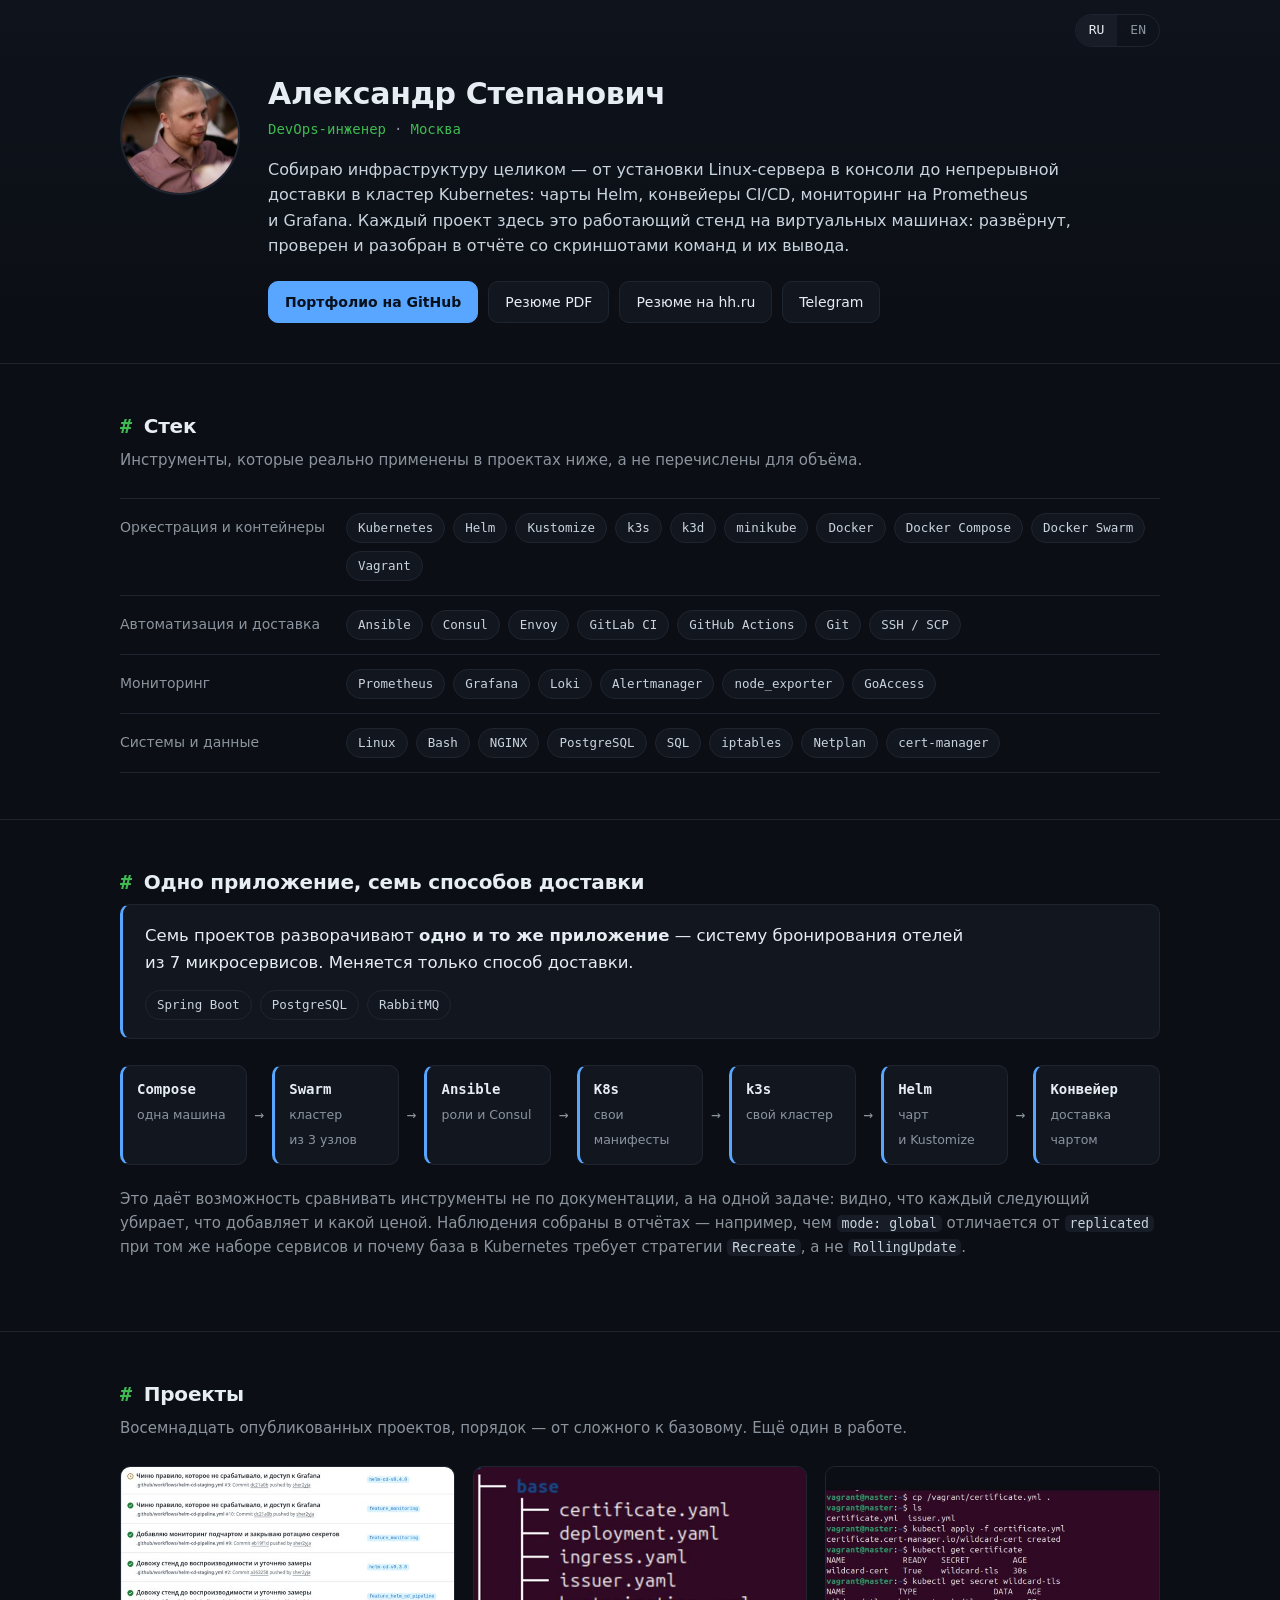
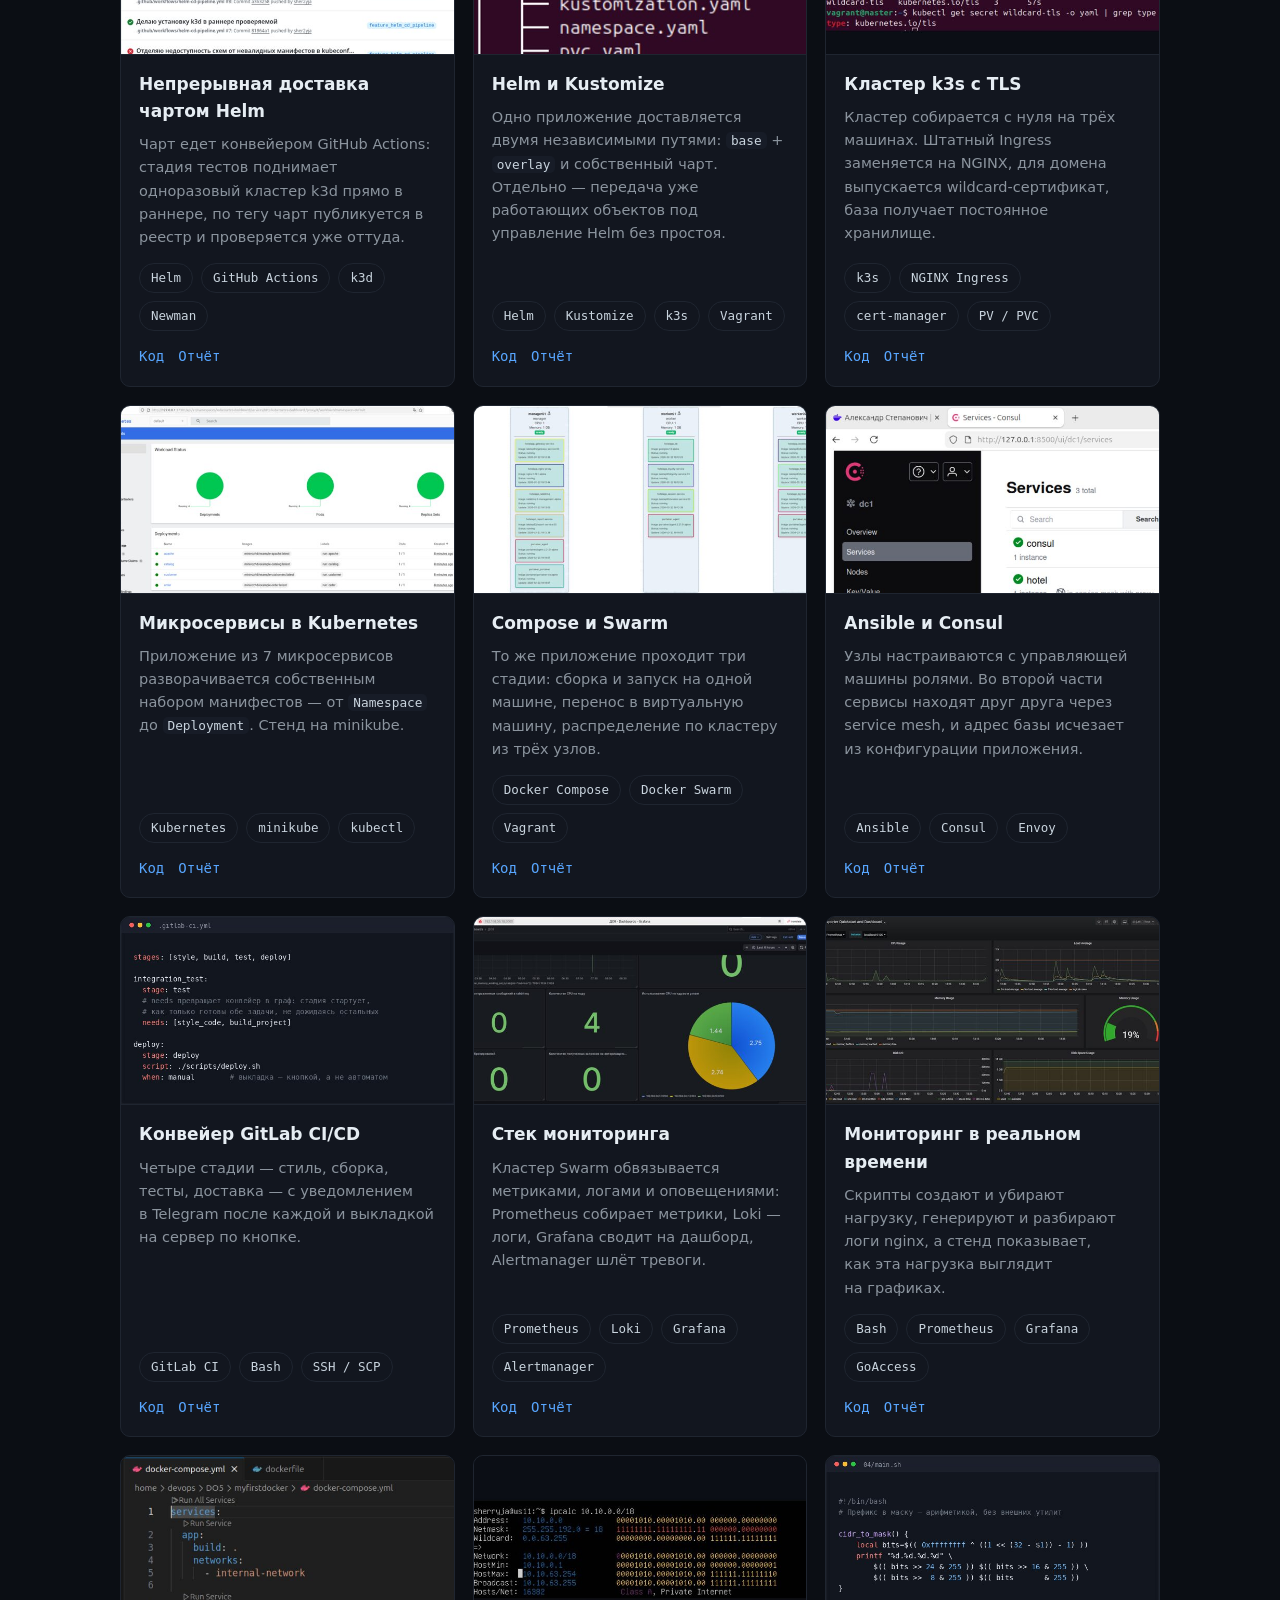
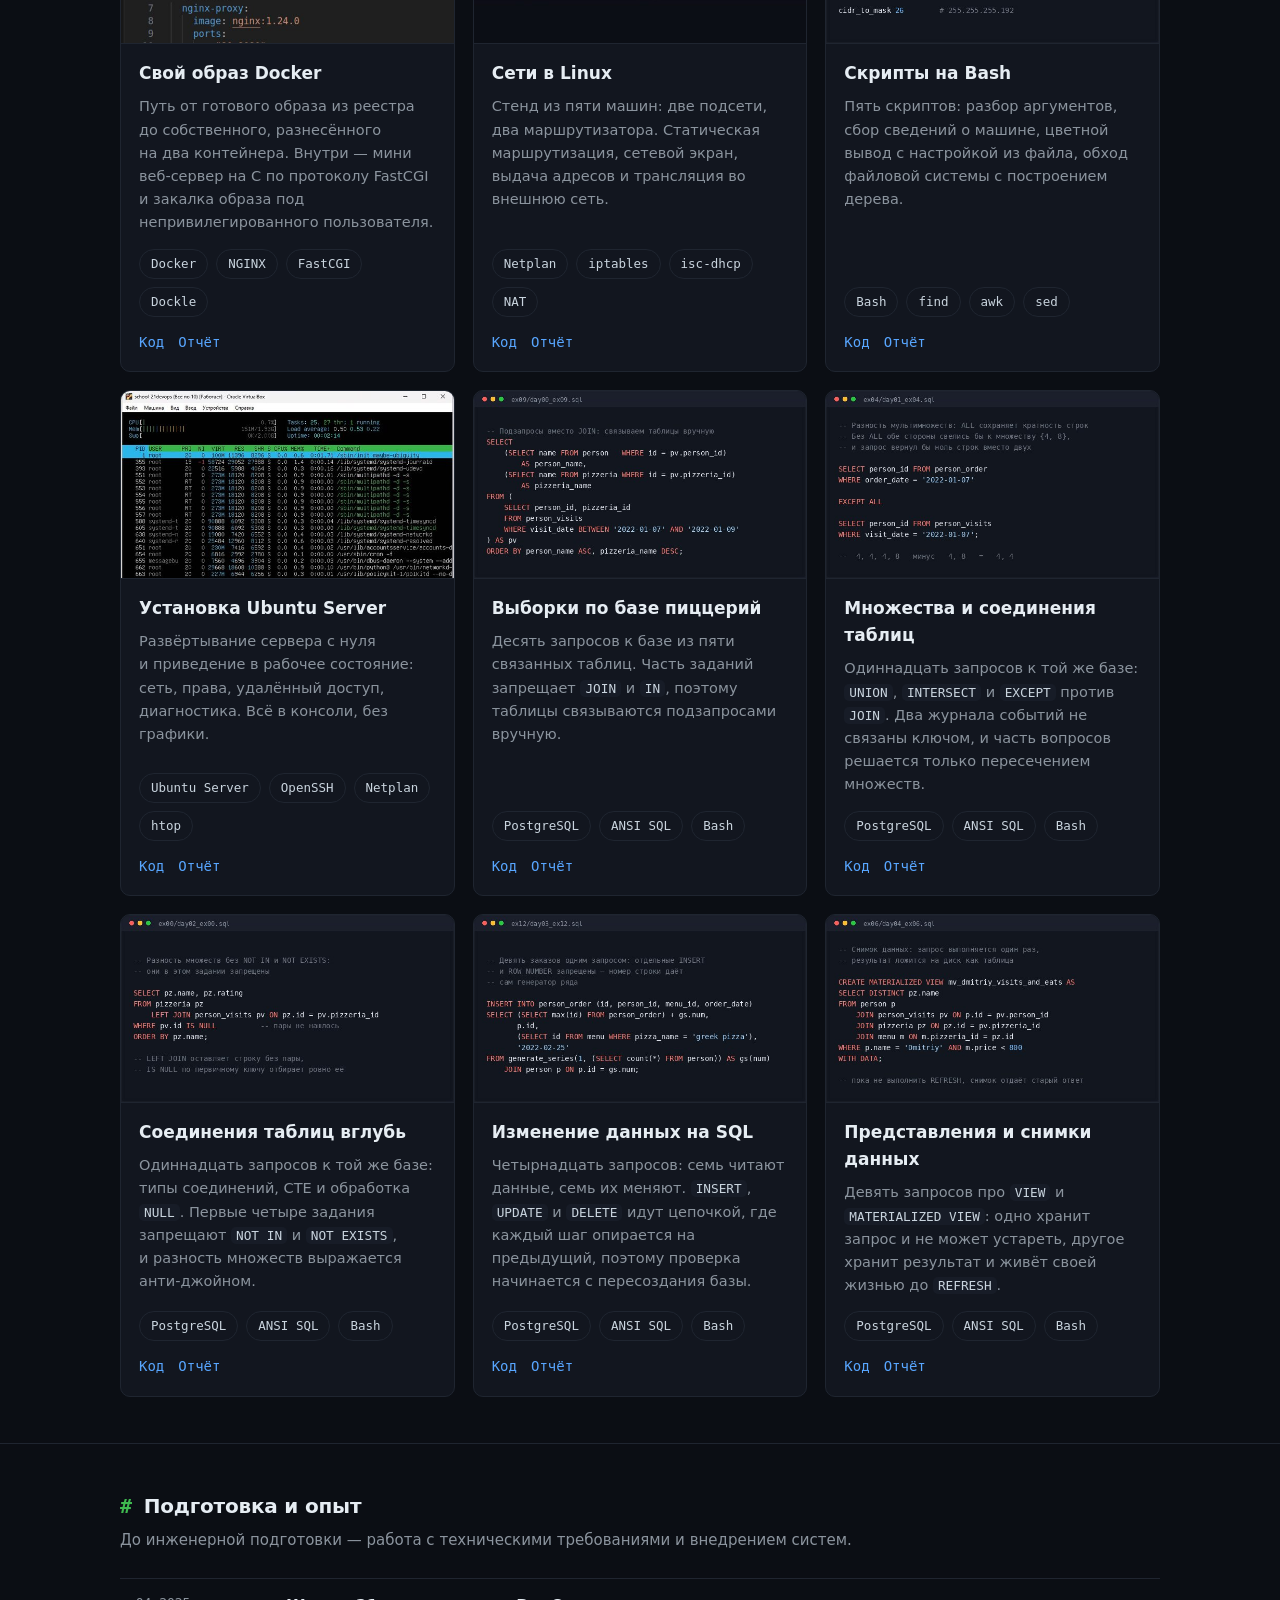
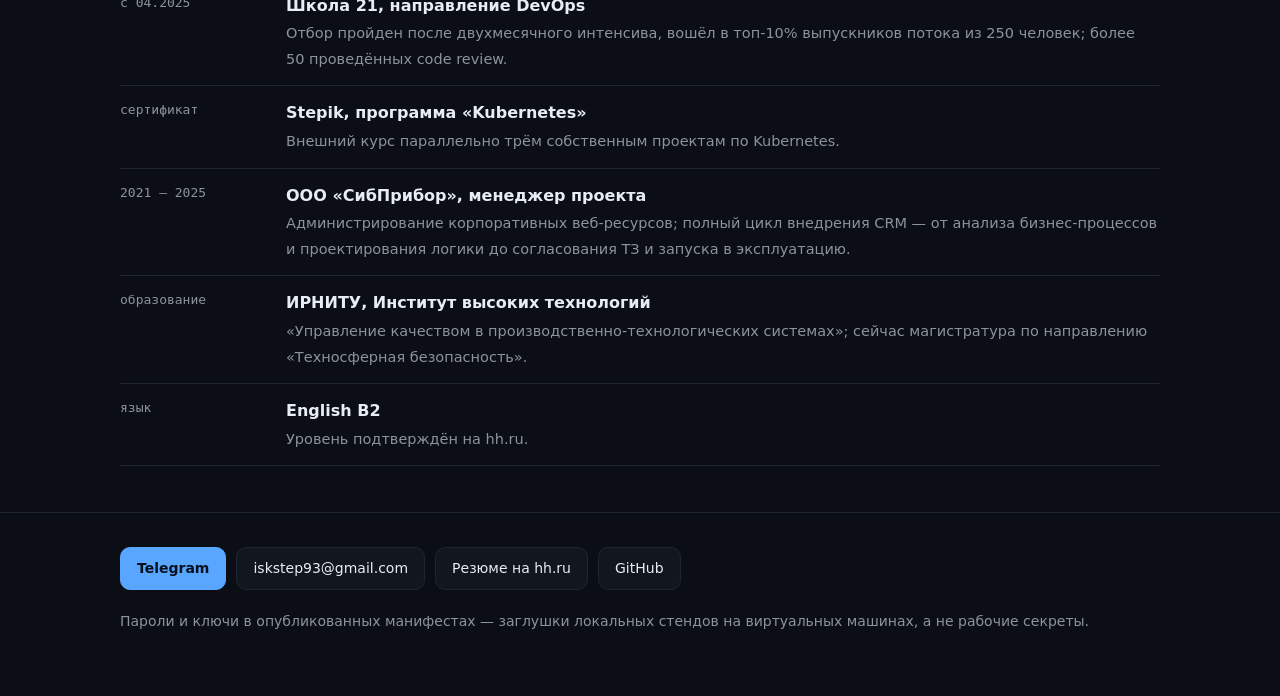
==== index.html @ 21ec024b "Привожу сайт в соответствие с портфолио: восемнадцатый проект и пересобранное резюме" ====
<!DOCTYPE html>
<html lang="ru">
<head>
<meta charset="utf-8">
<meta name="viewport" content="width=device-width, initial-scale=1">
<title>Александр Степанович — DevOps-инженер</title>
<meta name="description" content="Портфолио DevOps: Kubernetes, Helm, Ansible, Docker, CI/CD и мониторинг. Восемнадцать проектов с отчётами и рабочими конфигурациями.">
<meta property="og:title" content="Александр Степанович — DevOps-инженер">
<meta property="og:description" content="Портфолио DevOps: Kubernetes, Helm, Ansible, Docker, CI/CD и мониторинг.">
<meta property="og:image" content="https://sher2yja.github.io/assets/photo.jpg">
<meta property="og:url" content="https://sher2yja.github.io/">
<meta property="og:type" content="profile">
<link rel="icon" href="data:image/svg+xml,%3Csvg xmlns='http://www.w3.org/2000/svg' viewBox='0 0 32 32'%3E%3Crect width='32' height='32' rx='7' fill='%230b0e14'/%3E%3Ctext x='16' y='23' font-family='monospace' font-size='19' fill='%233fb950' text-anchor='middle'%3E%24%3C/text%3E%3C/svg%3E">
<link rel="stylesheet" href="assets/style.css">
</head>
<body>

<header class="top">
  <div class="wrap">
    <div class="top-bar">
      <nav class="lang"><span class="on">RU</span><a href="en/">EN</a></nav>
    </div>
    <div class="hero">
      <img class="avatar" src="assets/photo.jpg" alt="Александр Степанович" width="120" height="120">
      <div>
        <h1>Александр Степанович</h1>
        <p class="role">DevOps-инженер<span class="dot">·</span>Москва</p>
        <p class="lead">
          Собираю инфраструктуру целиком — от установки Linux-сервера в консоли
          до непрерывной доставки в кластер Kubernetes: чарты Helm, конвейеры
          CI/CD, мониторинг на Prometheus и Grafana. Каждый проект здесь это
          работающий стенд на виртуальных машинах: развёрнут, проверен
          и разобран в отчёте со скриншотами команд и их вывода.
        </p>
        <div class="actions">
          <a class="btn btn-primary" href="https://github.com/sher2yja/portfolio">Портфолио на GitHub</a>
          <a class="btn" href="assets/cv/Stepanovich_Alexander_CV.pdf">Резюме PDF</a>
          <a class="btn" href="https://hh.ru/resume/a9046819ff0bac81c10039ed1f71646e4b5454">Резюме на hh.ru</a>
          <a class="btn" href="https://t.me/Alexander_Stepanovich">Telegram</a>
        </div>
      </div>
    </div>
  </div>
</header>

<main>

<section id="stack">
  <div class="wrap">
    <h2>Стек</h2>
    <p class="sub">Инструменты, которые реально применены в проектах ниже, а не перечислены для объёма.</p>

    <div class="stack-row">
      <div class="stack-name">Оркестрация и контейнеры</div>
      <div class="chips">
        <span class="chip">Kubernetes</span><span class="chip">Helm</span><span class="chip">Kustomize</span>
        <span class="chip">k3s</span><span class="chip">k3d</span><span class="chip">minikube</span><span class="chip">Docker</span>
        <span class="chip">Docker Compose</span><span class="chip">Docker Swarm</span><span class="chip">Vagrant</span>
      </div>
    </div>
    <div class="stack-row">
      <div class="stack-name">Автоматизация и доставка</div>
      <div class="chips">
        <span class="chip">Ansible</span><span class="chip">Consul</span><span class="chip">Envoy</span>
        <span class="chip">GitLab CI</span><span class="chip">GitHub Actions</span><span class="chip">Git</span><span class="chip">SSH / SCP</span>
      </div>
    </div>
    <div class="stack-row">
      <div class="stack-name">Мониторинг</div>
      <div class="chips">
        <span class="chip">Prometheus</span><span class="chip">Grafana</span><span class="chip">Loki</span>
        <span class="chip">Alertmanager</span><span class="chip">node_exporter</span><span class="chip">GoAccess</span>
      </div>
    </div>
    <div class="stack-row">
      <div class="stack-name">Системы и данные</div>
      <div class="chips">
        <span class="chip">Linux</span><span class="chip">Bash</span><span class="chip">NGINX</span>
        <span class="chip">PostgreSQL</span><span class="chip">SQL</span><span class="chip">iptables</span>
        <span class="chip">Netplan</span><span class="chip">cert-manager</span>
      </div>
    </div>
  </div>
</section>

<section id="chain">
  <div class="wrap">
    <h2>Одно приложение, семь способов доставки</h2>
    <div class="callout">
      <p>
        Семь проектов разворачивают <strong>одно и то же приложение</strong> —
        систему бронирования отелей из 7 микросервисов. Меняется только способ
        доставки.
      </p>
      <div class="chips">
        <span class="chip">Spring Boot</span><span class="chip">PostgreSQL</span><span class="chip">RabbitMQ</span>
      </div>
    </div>

    <div class="chain">
      <div class="step"><b>Compose</b><span>одна машина</span></div>
      <div class="arrow">→</div>
      <div class="step"><b>Swarm</b><span>кластер из 3 узлов</span></div>
      <div class="arrow">→</div>
      <div class="step"><b>Ansible</b><span>роли и Consul</span></div>
      <div class="arrow">→</div>
      <div class="step"><b>K8s</b><span>свои манифесты</span></div>
      <div class="arrow">→</div>
      <div class="step"><b>k3s</b><span>свой кластер</span></div>
      <div class="arrow">→</div>
      <div class="step"><b>Helm</b><span>чарт и Kustomize</span></div>
      <div class="arrow">→</div>
      <div class="step"><b>Конвейер</b><span>доставка чартом</span></div>
    </div>

    <p class="sub">
      Это даёт возможность сравнивать инструменты не по документации, а на одной
      задаче: видно, что каждый следующий убирает, что добавляет и какой ценой.
      Наблюдения собраны в отчётах — например, чем <code>mode: global</code>
      отличается от <code>replicated</code> при том же наборе сервисов и почему
      база в Kubernetes требует стратегии <code>Recreate</code>, а не <code>RollingUpdate</code>.
    </p>
  </div>
</section>

<section id="projects">
  <div class="wrap">
    <h2>Проекты</h2>
    <p class="sub">Восемнадцать опубликованных проектов, порядок — от сложного к базовому. Ещё один в работе.</p>

    <div class="grid">

      <article class="card">
        <img src="assets/covers/helm-cd-pipeline.jpg" alt="Прогоны конвейера в GitHub Actions" loading="lazy" width="640" height="360">
        <div class="card-body">
          <h3>Непрерывная доставка чартом Helm</h3>
          <p>Чарт едет конвейером GitHub Actions: стадия тестов поднимает одноразовый кластер k3d прямо в раннере, по тегу чарт публикуется в реестр и проверяется уже оттуда.</p>
          <div class="chips"><span class="chip">Helm</span><span class="chip">GitHub Actions</span><span class="chip">k3d</span><span class="chip">Newman</span></div>
          <div class="links">
            <a href="https://github.com/sher2yja/portfolio/tree/main/devops_projects/helm-cd-pipeline">Код</a>
            <a href="https://github.com/sher2yja/portfolio/blob/main/devops_projects/helm-cd-pipeline/main_report.md">Отчёт</a>
          </div>
        </div>
      </article>

      <article class="card">
        <img src="assets/covers/helm-kustomize-deploy.jpg" alt="Дерево манифестов base и overlays" loading="lazy" width="640" height="360">
        <div class="card-body">
          <h3>Helm и Kustomize</h3>
          <p>Одно приложение доставляется двумя независимыми путями: <code>base</code> + <code>overlay</code> и собственный чарт. Отдельно — передача уже работающих объектов под управление Helm без простоя.</p>
          <div class="chips"><span class="chip">Helm</span><span class="chip">Kustomize</span><span class="chip">k3s</span><span class="chip">Vagrant</span></div>
          <div class="links">
            <a href="https://github.com/sher2yja/portfolio/tree/main/devops_projects/helm-kustomize-deploy">Код</a>
            <a href="https://github.com/sher2yja/portfolio/blob/main/devops_projects/helm-kustomize-deploy/main_report.md">Отчёт</a>
          </div>
        </div>
      </article>

      <article class="card">
        <img src="assets/covers/k3s-cluster-tls.jpg" alt="Выпуск wildcard-сертификата через cert-manager" loading="lazy" width="640" height="360">
        <div class="card-body">
          <h3>Кластер k3s с TLS</h3>
          <p>Кластер собирается с нуля на трёх машинах. Штатный Ingress заменяется на NGINX, для домена выпускается wildcard-сертификат, база получает постоянное хранилище.</p>
          <div class="chips"><span class="chip">k3s</span><span class="chip">NGINX Ingress</span><span class="chip">cert-manager</span><span class="chip">PV / PVC</span></div>
          <div class="links">
            <a href="https://github.com/sher2yja/portfolio/tree/main/devops_projects/k3s-cluster-tls">Код</a>
            <a href="https://github.com/sher2yja/portfolio/blob/main/devops_projects/k3s-cluster-tls/main_report.md">Отчёт</a>
          </div>
        </div>
      </article>

      <article class="card">
        <img src="assets/covers/k8s-microservices.jpg" alt="Панель Kubernetes: развёртывания и поды приложения" loading="lazy" width="640" height="360">
        <div class="card-body">
          <h3>Микросервисы в Kubernetes</h3>
          <p>Приложение из 7 микросервисов разворачивается собственным набором манифестов — от <code>Namespace</code> до <code>Deployment</code>. Стенд на minikube.</p>
          <div class="chips"><span class="chip">Kubernetes</span><span class="chip">minikube</span><span class="chip">kubectl</span></div>
          <div class="links">
            <a href="https://github.com/sher2yja/portfolio/tree/main/devops_projects/k8s-microservices">Код</a>
            <a href="https://github.com/sher2yja/portfolio/blob/main/devops_projects/k8s-microservices/main_report.md">Отчёт</a>
          </div>
        </div>
      </article>

      <article class="card">
        <img src="assets/covers/swarm-orchestration.jpg" alt="Сервисы, разложенные по узлам кластера Swarm" loading="lazy" width="640" height="360">
        <div class="card-body">
          <h3>Compose и Swarm</h3>
          <p>То же приложение проходит три стадии: сборка и запуск на одной машине, перенос в виртуальную машину, распределение по кластеру из трёх узлов.</p>
          <div class="chips"><span class="chip">Docker Compose</span><span class="chip">Docker Swarm</span><span class="chip">Vagrant</span></div>
          <div class="links">
            <a href="https://github.com/sher2yja/portfolio/tree/main/devops_projects/swarm-orchestration">Код</a>
            <a href="https://github.com/sher2yja/portfolio/blob/main/devops_projects/swarm-orchestration/main_report.md">Отчёт</a>
          </div>
        </div>
      </article>

      <article class="card">
        <img src="assets/covers/ansible-consul-iac.jpg" alt="Список сервисов в интерфейсе Consul" loading="lazy" width="640" height="360">
        <div class="card-body">
          <h3>Ansible и Consul</h3>
          <p>Узлы настраиваются с управляющей машины ролями. Во второй части сервисы находят друг друга через service mesh, и адрес базы исчезает из конфигурации приложения.</p>
          <div class="chips"><span class="chip">Ansible</span><span class="chip">Consul</span><span class="chip">Envoy</span></div>
          <div class="links">
            <a href="https://github.com/sher2yja/portfolio/tree/main/devops_projects/ansible-consul-iac">Код</a>
            <a href="https://github.com/sher2yja/portfolio/blob/main/devops_projects/ansible-consul-iac/main_report.md">Отчёт</a>
          </div>
        </div>
      </article>

      <article class="card">
        <img src="assets/covers/gitlab-cicd-pipeline.jpg" alt="Фрагмент .gitlab-ci.yml: стадии, needs и ручная выкладка" loading="lazy" width="640" height="360">
        <div class="card-body">
          <h3>Конвейер GitLab CI/CD</h3>
          <p>Четыре стадии — стиль, сборка, тесты, доставка — с уведомлением в Telegram после каждой и выкладкой на сервер по кнопке.</p>
          <div class="chips"><span class="chip">GitLab CI</span><span class="chip">Bash</span><span class="chip">SSH / SCP</span></div>
          <div class="links">
            <a href="https://github.com/sher2yja/portfolio/tree/main/devops_projects/gitlab-cicd-pipeline">Код</a>
            <a href="https://github.com/sher2yja/portfolio/blob/main/devops_projects/gitlab-cicd-pipeline/main_report.md">Отчёт</a>
          </div>
        </div>
      </article>

      <article class="card">
        <img src="assets/covers/observability-stack.jpg" alt="Дашборд Grafana с метриками кластера" loading="lazy" width="640" height="360">
        <div class="card-body">
          <h3>Стек мониторинга</h3>
          <p>Кластер Swarm обвязывается метриками, логами и оповещениями: Prometheus собирает метрики, Loki — логи, Grafana сводит на дашборд, Alertmanager шлёт тревоги.</p>
          <div class="chips"><span class="chip">Prometheus</span><span class="chip">Loki</span><span class="chip">Grafana</span><span class="chip">Alertmanager</span></div>
          <div class="links">
            <a href="https://github.com/sher2yja/portfolio/tree/main/devops_projects/observability-stack">Код</a>
            <a href="https://github.com/sher2yja/portfolio/blob/main/devops_projects/observability-stack/main_report.md">Отчёт</a>
          </div>
        </div>
      </article>

      <article class="card">
        <img src="assets/covers/log-analytics-monitoring.jpg" alt="Графики нагрузки на дашборде node exporter" loading="lazy" width="640" height="360">
        <div class="card-body">
          <h3>Мониторинг в реальном времени</h3>
          <p>Скрипты создают и убирают нагрузку, генерируют и разбирают логи nginx, а стенд показывает, как эта нагрузка выглядит на графиках.</p>
          <div class="chips"><span class="chip">Bash</span><span class="chip">Prometheus</span><span class="chip">Grafana</span><span class="chip">GoAccess</span></div>
          <div class="links">
            <a href="https://github.com/sher2yja/portfolio/tree/main/devops_projects/log-analytics-monitoring">Код</a>
            <a href="https://github.com/sher2yja/portfolio/blob/main/devops_projects/log-analytics-monitoring/main_report.md">Отчёт</a>
          </div>
        </div>
      </article>

      <article class="card">
        <img src="assets/covers/docker-nginx-fastcgi.jpg" alt="Свои образы в docker images" loading="lazy" width="640" height="360">
        <div class="card-body">
          <h3>Свой образ Docker</h3>
          <p>Путь от готового образа из реестра до собственного, разнесённого на два контейнера. Внутри — мини веб-сервер на C по протоколу FastCGI и закалка образа под непривилегированного пользователя.</p>
          <div class="chips"><span class="chip">Docker</span><span class="chip">NGINX</span><span class="chip">FastCGI</span><span class="chip">Dockle</span></div>
          <div class="links">
            <a href="https://github.com/sher2yja/portfolio/tree/main/devops_projects/docker-nginx-fastcgi">Код</a>
            <a href="https://github.com/sher2yja/portfolio/blob/main/devops_projects/docker-nginx-fastcgi/main_report.md">Отчёт</a>
          </div>
        </div>
      </article>

      <article class="card">
        <img src="assets/covers/network-infrastructure.jpg" alt="Разбор подсети утилитой ipcalc" loading="lazy" width="640" height="360">
        <div class="card-body">
          <h3>Сети в Linux</h3>
          <p>Стенд из пяти машин: две подсети, два маршрутизатора. Статическая маршрутизация, сетевой экран, выдача адресов и трансляция во внешнюю сеть.</p>
          <div class="chips"><span class="chip">Netplan</span><span class="chip">iptables</span><span class="chip">isc-dhcp</span><span class="chip">NAT</span></div>
          <div class="links">
            <a href="https://github.com/sher2yja/portfolio/tree/main/devops_projects/network-infrastructure">Код</a>
            <a href="https://github.com/sher2yja/portfolio/blob/main/devops_projects/network-infrastructure/main_report.md">Отчёт</a>
          </div>
        </div>
      </article>

      <article class="card">
        <img src="assets/covers/sys-monitor-scripts.jpg" alt="Функция перевода префикса в маску на Bash" loading="lazy" width="640" height="360">
        <div class="card-body">
          <h3>Скрипты на Bash</h3>
          <p>Пять скриптов: разбор аргументов, сбор сведений о машине, цветной вывод с настройкой из файла, обход файловой системы с построением дерева.</p>
          <div class="chips"><span class="chip">Bash</span><span class="chip">find</span><span class="chip">awk</span><span class="chip">sed</span></div>
          <div class="links">
            <a href="https://github.com/sher2yja/portfolio/tree/main/devops_projects/sys-monitor-scripts">Код</a>
            <a href="https://github.com/sher2yja/portfolio/blob/main/devops_projects/sys-monitor-scripts/main_report.md">Отчёт</a>
          </div>
        </div>
      </article>

      <article class="card">
        <img src="assets/covers/linux-core-setup.jpg" alt="Процессы сервера в htop" loading="lazy" width="640" height="360">
        <div class="card-body">
          <h3>Установка Ubuntu Server</h3>
          <p>Развёртывание сервера с нуля и приведение в рабочее состояние: сеть, права, удалённый доступ, диагностика. Всё в консоли, без графики.</p>
          <div class="chips"><span class="chip">Ubuntu Server</span><span class="chip">OpenSSH</span><span class="chip">Netplan</span><span class="chip">htop</span></div>
          <div class="links">
            <a href="https://github.com/sher2yja/portfolio/tree/main/devops_projects/linux-core-setup">Код</a>
            <a href="https://github.com/sher2yja/portfolio/blob/main/devops_projects/linux-core-setup/main_report.md">Отчёт</a>
          </div>
        </div>
      </article>

      <article class="card">
        <img src="assets/covers/pizzeria-sql-basics.jpg" alt="Запрос с подзапросами в SELECT и FROM" loading="lazy" width="640" height="360">
        <div class="card-body">
          <h3>Выборки по базе пиццерий</h3>
          <p>Десять запросов к базе из пяти связанных таблиц. Часть заданий запрещает <code>JOIN</code> и <code>IN</code>, поэтому таблицы связываются подзапросами вручную.</p>
          <div class="chips"><span class="chip">PostgreSQL</span><span class="chip">ANSI SQL</span><span class="chip">Bash</span></div>
          <div class="links">
            <a href="https://github.com/sher2yja/portfolio/tree/main/sql_projects/pizzeria-sql-basics">Код</a>
            <a href="https://github.com/sher2yja/portfolio/blob/main/sql_projects/pizzeria-sql-basics/main_report.md">Отчёт</a>
          </div>
        </div>
      </article>

      <article class="card">
        <img src="assets/covers/pizzeria-sql-sets.jpg" alt="Разность мультимножеств через EXCEPT ALL" loading="lazy" width="640" height="360">
        <div class="card-body">
          <h3>Множества и соединения таблиц</h3>
          <p>Одиннадцать запросов к той же базе: <code>UNION</code>, <code>INTERSECT</code> и <code>EXCEPT</code> против <code>JOIN</code>. Два журнала событий не связаны ключом, и часть вопросов решается только пересечением множеств.</p>
          <div class="chips"><span class="chip">PostgreSQL</span><span class="chip">ANSI SQL</span><span class="chip">Bash</span></div>
          <div class="links">
            <a href="https://github.com/sher2yja/portfolio/tree/main/sql_projects/pizzeria-sql-sets">Код</a>
            <a href="https://github.com/sher2yja/portfolio/blob/main/sql_projects/pizzeria-sql-sets/main_report.md">Отчёт</a>
          </div>
        </div>
      </article>

      <article class="card">
        <img src="assets/covers/pizzeria-sql-joins.jpg" alt="Анти-джойн: разность множеств без NOT IN" loading="lazy" width="640" height="360">
        <div class="card-body">
          <h3>Соединения таблиц вглубь</h3>
          <p>Одиннадцать запросов к той же базе: типы соединений, CTE и обработка <code>NULL</code>. Первые четыре задания запрещают <code>NOT IN</code> и <code>NOT EXISTS</code>, и разность множеств выражается анти-джойном.</p>
          <div class="chips"><span class="chip">PostgreSQL</span><span class="chip">ANSI SQL</span><span class="chip">Bash</span></div>
          <div class="links">
            <a href="https://github.com/sher2yja/portfolio/tree/main/sql_projects/pizzeria-sql-joins">Код</a>
            <a href="https://github.com/sher2yja/portfolio/blob/main/sql_projects/pizzeria-sql-joins/main_report.md">Отчёт</a>
          </div>
        </div>
      </article>

      <article class="card">
        <img src="assets/covers/pizzeria-sql-dml.jpg" alt="INSERT-SELECT с generate_series вместо девяти вставок" loading="lazy" width="640" height="360">
        <div class="card-body">
          <h3>Изменение данных на SQL</h3>
          <p>Четырнадцать запросов: семь читают данные, семь их меняют. <code>INSERT</code>, <code>UPDATE</code> и <code>DELETE</code> идут цепочкой, где каждый шаг опирается на предыдущий, поэтому проверка начинается с пересоздания базы.</p>
          <div class="chips"><span class="chip">PostgreSQL</span><span class="chip">ANSI SQL</span><span class="chip">Bash</span></div>
          <div class="links">
            <a href="https://github.com/sher2yja/portfolio/tree/main/sql_projects/pizzeria-sql-dml">Код</a>
            <a href="https://github.com/sher2yja/portfolio/blob/main/sql_projects/pizzeria-sql-dml/main_report.md">Отчёт</a>
          </div>
        </div>
      </article>

      <article class="card">
        <img src="assets/covers/pizzeria-sql-views.jpg" alt="Материализованное представление: снимок данных на диске" loading="lazy" width="640" height="360">
        <div class="card-body">
          <h3>Представления и снимки данных</h3>
          <p>Девять запросов про <code>VIEW</code> и <code>MATERIALIZED VIEW</code>: одно хранит запрос и не может устареть, другое хранит результат и живёт своей жизнью до <code>REFRESH</code>.</p>
          <div class="chips"><span class="chip">PostgreSQL</span><span class="chip">ANSI SQL</span><span class="chip">Bash</span></div>
          <div class="links">
            <a href="https://github.com/sher2yja/portfolio/tree/main/sql_projects/pizzeria-sql-views">Код</a>
            <a href="https://github.com/sher2yja/portfolio/blob/main/sql_projects/pizzeria-sql-views/main_report.md">Отчёт</a>
          </div>
        </div>
      </article>

    </div>
  </div>
</section>

<section id="background">
  <div class="wrap">
    <h2>Подготовка и опыт</h2>
    <p class="sub">До инженерной подготовки — работа с техническими требованиями и внедрением систем.</p>

    <ul class="facts">
      <li>
        <span class="when">с 04.2025</span>
        <span><b>Школа 21, направление DevOps</b><span class="what">Отбор пройден после двухмесячного интенсива, вошёл в топ-10% выпускников потока из 250 человек; более 50 проведённых code review.</span></span>
      </li>
      <li>
        <span class="when">сертификат</span>
        <span><b>Stepik, программа «Kubernetes»</b><span class="what">Внешний курс параллельно трём собственным проектам по Kubernetes.</span></span>
      </li>
      <li>
        <span class="when">2021 — 2025</span>
        <span><b>ООО «СибПрибор», менеджер проекта</b><span class="what">Администрирование корпоративных веб-ресурсов; полный цикл внедрения CRM — от анализа бизнес-процессов и проектирования логики до согласования ТЗ и запуска в эксплуатацию.</span></span>
      </li>
      <li>
        <span class="when">образование</span>
        <span><b>ИРНИТУ, Институт высоких технологий</b><span class="what">«Управление качеством в производственно-технологических системах»; сейчас магистратура по направлению «Техносферная безопасность».</span></span>
      </li>
      <li>
        <span class="when">язык</span>
        <span><b>English B2</b><span class="what">Уровень подтверждён на hh.ru.</span></span>
      </li>
    </ul>
  </div>
</section>

</main>

<footer>
  <div class="wrap">
    <div class="actions">
      <a class="btn btn-primary" href="https://t.me/Alexander_Stepanovich">Telegram</a>
      <a class="btn" href="mailto:iskstep93@gmail.com">iskstep93@gmail.com</a>
      <a class="btn" href="https://hh.ru/resume/a9046819ff0bac81c10039ed1f71646e4b5454">Резюме на hh.ru</a>
      <a class="btn" href="https://github.com/sher2yja">GitHub</a>
    </div>
    <p>
      Пароли и ключи в опубликованных манифестах — заглушки локальных стендов
      на виртуальных машинах, а не рабочие секреты.
    </p>
  </div>
</footer>

</body>
</html>
---- assets/style.css ----
/* Портфолио DevOps — тёмная тема, без внешних зависимостей.
   Шрифты только системные, иконки — символы, бейджи — свои .chip. */

:root {
  --bg:        #0b0e14;
  --surface:   #12161f;
  --surface-2: #171c27;
  --border:    #1f2530;
  --text:      #e6edf3;
  --muted:     #8b949e;
  --accent:    #58a6ff;
  --mono-acc:  #3fb950;

  --sans: system-ui, -apple-system, "Segoe UI", Roboto, "Helvetica Neue", sans-serif;
  --mono: ui-monospace, SFMono-Regular, Menlo, Consolas, "DejaVu Sans Mono", monospace;

  --radius: 10px;
  --wrap: 1080px;
}

* { box-sizing: border-box; }

html { scroll-behavior: smooth; }

body {
  margin: 0;
  background: var(--bg);
  color: var(--text);
  font: 16px/1.6 var(--sans);
  -webkit-text-size-adjust: 100%;
}

a { color: var(--accent); text-decoration: none; }
a:hover { text-decoration: underline; }

code {
  font-family: var(--mono);
  font-size: 0.88em;
  padding: 1px 5px;
  border-radius: 5px;
  background: var(--surface-2);
  color: #c9d4de;
}

.wrap {
  max-width: var(--wrap);
  margin: 0 auto;
  padding: 0 20px;
}

/* ---------- шапка ---------- */

.top {
  border-bottom: 1px solid var(--border);
  background: linear-gradient(180deg, #0e131c 0%, var(--bg) 100%);
}

.top-bar {
  display: flex;
  justify-content: flex-end;
  padding: 14px 0 0;
}

.lang {
  display: inline-flex;
  border: 1px solid var(--border);
  border-radius: 999px;
  overflow: hidden;
  font-size: 13px;
  font-family: var(--mono);
}

.lang a, .lang span {
  padding: 5px 13px;
  color: var(--muted);
}

.lang .on {
  background: var(--surface-2);
  color: var(--text);
}

.hero {
  display: flex;
  gap: 28px;
  align-items: flex-start;
  padding: 28px 0 40px;
}

.avatar {
  width: 120px;
  height: 120px;
  border-radius: 50%;
  border: 2px solid var(--border);
  flex-shrink: 0;
}

.hero h1 {
  margin: 0 0 6px;
  font-size: 30px;
  line-height: 1.25;
  letter-spacing: -0.01em;
}

.role {
  margin: 0 0 16px;
  color: var(--mono-acc);
  font-family: var(--mono);
  font-size: 14px;
}

.role .dot { color: var(--muted); margin: 0 8px; }

/* 80ch: на 62ch абзац кончался заметно левее ряда кнопок под ним и выглядел
   недописанным. Ширина текстовой колонки шапки — около 110ch, так что 80
   заполняет её без ущерба читаемости. */
.lead {
  margin: 0 0 22px;
  max-width: 80ch;
  color: #c9d4de;
}

.actions {
  display: flex;
  flex-wrap: wrap;
  gap: 10px;
}

.btn {
  display: inline-block;
  padding: 9px 16px;
  border: 1px solid var(--border);
  border-radius: var(--radius);
  background: var(--surface);
  color: var(--text);
  font-size: 14px;
}

.btn:hover { border-color: var(--accent); text-decoration: none; }

.btn-primary {
  background: var(--accent);
  border-color: var(--accent);
  color: #07101d;
  font-weight: 600;
}

.btn-primary:hover { filter: brightness(1.1); }

/* ---------- секции ---------- */

section { padding: 46px 0; border-bottom: 1px solid var(--border); }

section h2 {
  margin: 0 0 6px;
  font-size: 20px;
  letter-spacing: -0.01em;
}

section h2::before {
  content: "# ";
  color: var(--mono-acc);
  font-family: var(--mono);
}

/* Ширину задаёт колонка .wrap, своего лимита нет. Любая мера уже неё обрывала
   абзац на середине, тогда как чипы, карточки и таблицы под ним идут во всю
   ширину — текст выглядел недописанным. Предел строки тут ~137 символов. */
.sub {
  margin: 0 0 26px;
  color: var(--muted);
  font-size: 15px;
}

/* ---------- стек ---------- */

.stack-row {
  display: grid;
  grid-template-columns: 210px 1fr;
  gap: 16px;
  padding: 14px 0;
  border-top: 1px solid var(--border);
  align-items: baseline;
}

.stack-row:last-child { border-bottom: 1px solid var(--border); }

.stack-name { color: var(--muted); font-size: 14px; }

.chips { display: flex; flex-wrap: wrap; gap: 8px; }

.chip {
  display: inline-block;
  padding: 4px 11px;
  border: 1px solid var(--border);
  border-radius: 999px;
  background: var(--surface);
  color: #c9d4de;
  font-family: var(--mono);
  font-size: 12.5px;
  white-space: nowrap;
}

/* ---------- врезка ---------- */

.callout {
  margin: 0 0 26px;
  padding: 18px 22px;
  border: 1px solid var(--border);
  border-left: 3px solid var(--accent);
  border-radius: var(--radius);
  background: var(--surface);
}

/* Без лимита: первое предложение — 102 символа, внутрь врезки помещается
   около 120, так что оно встаёт целиком в одну строку. */
.callout p {
  margin: 0 0 14px;
  font-size: 16.5px;
}

.callout strong { color: var(--text); }

.callout .chips { margin: 0; }

/* ---------- цепочка доставки ---------- */

.chain {
  display: flex;
  flex-wrap: wrap;
  align-items: stretch;
  gap: 8px;
  margin-bottom: 22px;
}

/* 110px, а не 130: звеньев стало семь. Перенос в flex-wrap считается по
   flex-basis, а не по фактическому содержимому — 7x130 плюс шесть стрелок и
   двенадцать зазоров давало 1078 px при 1040 px колонки, и последнее звено
   уезжало на вторую строку одно, растягиваясь во всю ширину. */
.step {
  flex: 1 1 110px;
  padding: 12px 14px;
  border: 1px solid var(--border);
  border-left: 3px solid var(--accent);
  border-radius: var(--radius);
  background: var(--surface);
}

.step b { display: block; font-family: var(--mono); font-size: 14px; }
.step span { color: var(--muted); font-size: 12.5px; }

.arrow {
  align-self: center;
  color: var(--muted);
  font-family: var(--mono);
}

/* ---------- карточки проектов ---------- */

.grid {
  display: grid;
  grid-template-columns: repeat(auto-fit, minmax(300px, 1fr));
  gap: 18px;
}

.card {
  display: flex;
  flex-direction: column;
  border: 1px solid var(--border);
  border-radius: var(--radius);
  background: var(--surface);
  overflow: hidden;
}

.card:hover { border-color: #2b3444; }

/* Все обложки ровно 640x360, поэтому пропорцию задаёт само изображение.
   С aspect-ratio + object-fit: cover контейнер оказывался выше 16:9
   и обрезал обложки по краям. */
.card img {
  width: 100%;
  height: auto;
  display: block;
  border-bottom: 1px solid var(--border);
  background: var(--bg);
}

.card-body { padding: 16px 18px 18px; display: flex; flex-direction: column; flex: 1; }

.card h3 { margin: 0 0 8px; font-size: 17px; }

.card p { margin: 0 0 14px; color: var(--muted); font-size: 14.5px; flex: 1; }

.card .chips { margin-bottom: 14px; }

.links { display: flex; gap: 14px; font-size: 14px; font-family: var(--mono); }

/* ---------- опыт ---------- */

.facts { list-style: none; margin: 0; padding: 0; }

.facts li {
  padding: 14px 0;
  border-top: 1px solid var(--border);
  display: grid;
  grid-template-columns: 150px 1fr;
  gap: 16px;
}

.facts li:last-child { border-bottom: 1px solid var(--border); }

.facts .when { color: var(--muted); font-family: var(--mono); font-size: 13px; }

.facts b { display: block; margin-bottom: 2px; }

.facts span.what { color: var(--muted); font-size: 14.5px; }

/* ---------- подвал ---------- */

footer { padding: 34px 0 50px; color: var(--muted); font-size: 14px; }

footer .actions { margin-bottom: 20px; }

/* ---------- узкий экран ---------- */

@media (max-width: 640px) {
  .hero { flex-direction: column; gap: 18px; padding-bottom: 30px; }
  .avatar { width: 92px; height: 92px; }
  .hero h1 { font-size: 25px; }
  .stack-row { grid-template-columns: 1fr; gap: 8px; }
  .callout { padding: 14px 16px; }
  .facts li { grid-template-columns: 1fr; gap: 4px; }
  .arrow { display: none; }
  section { padding: 34px 0; }
}
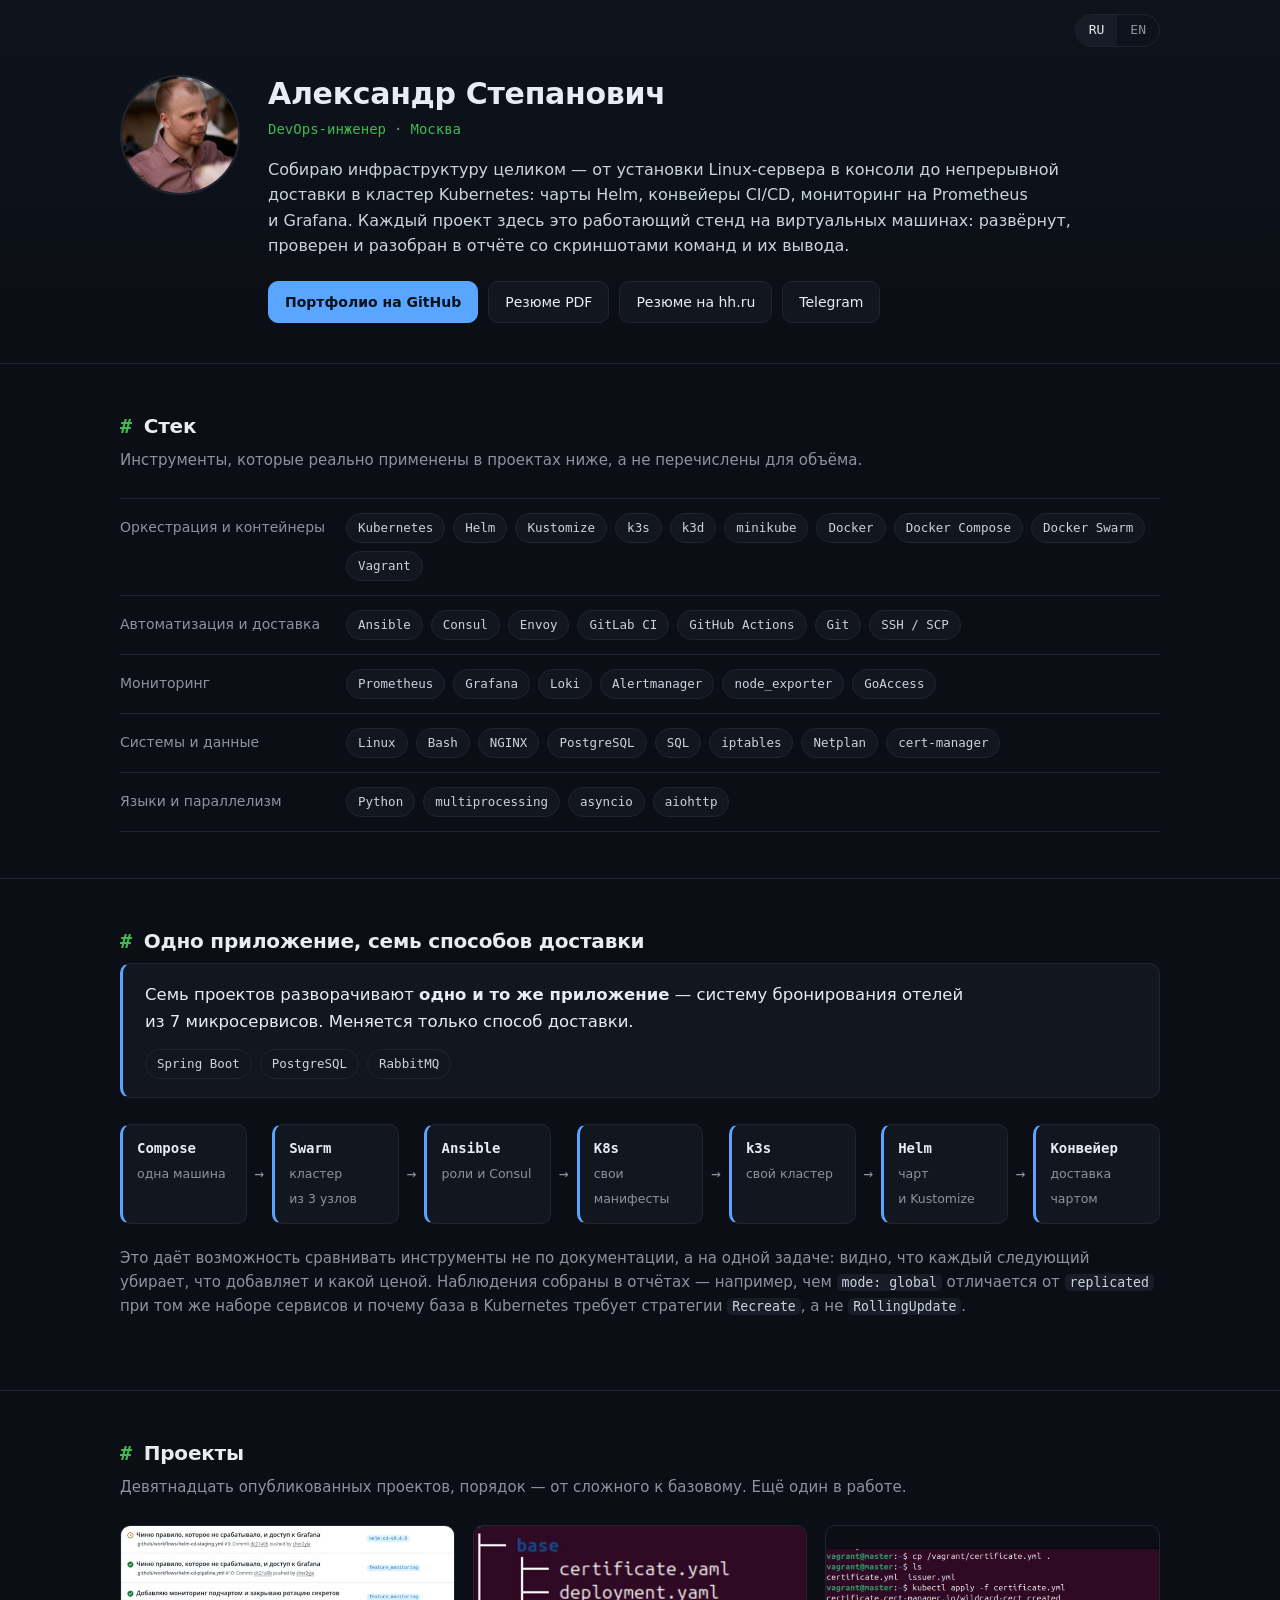
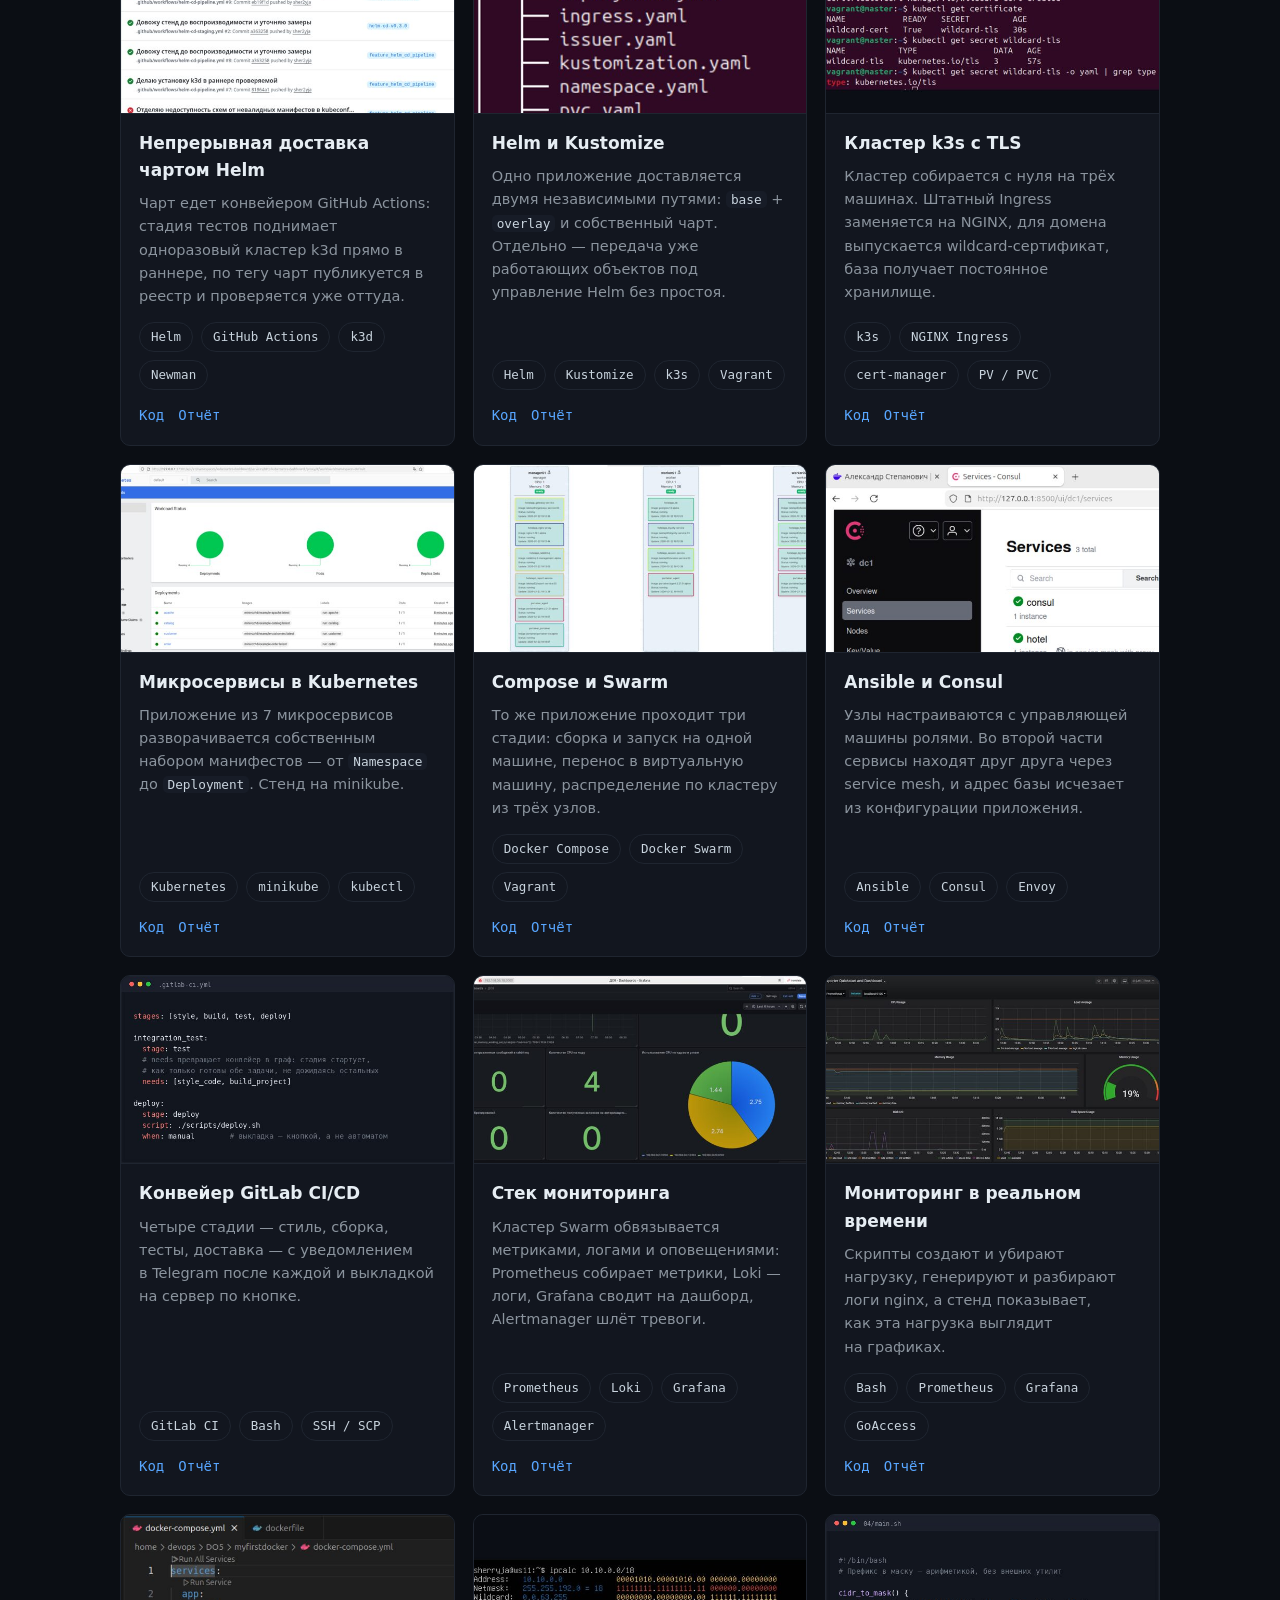
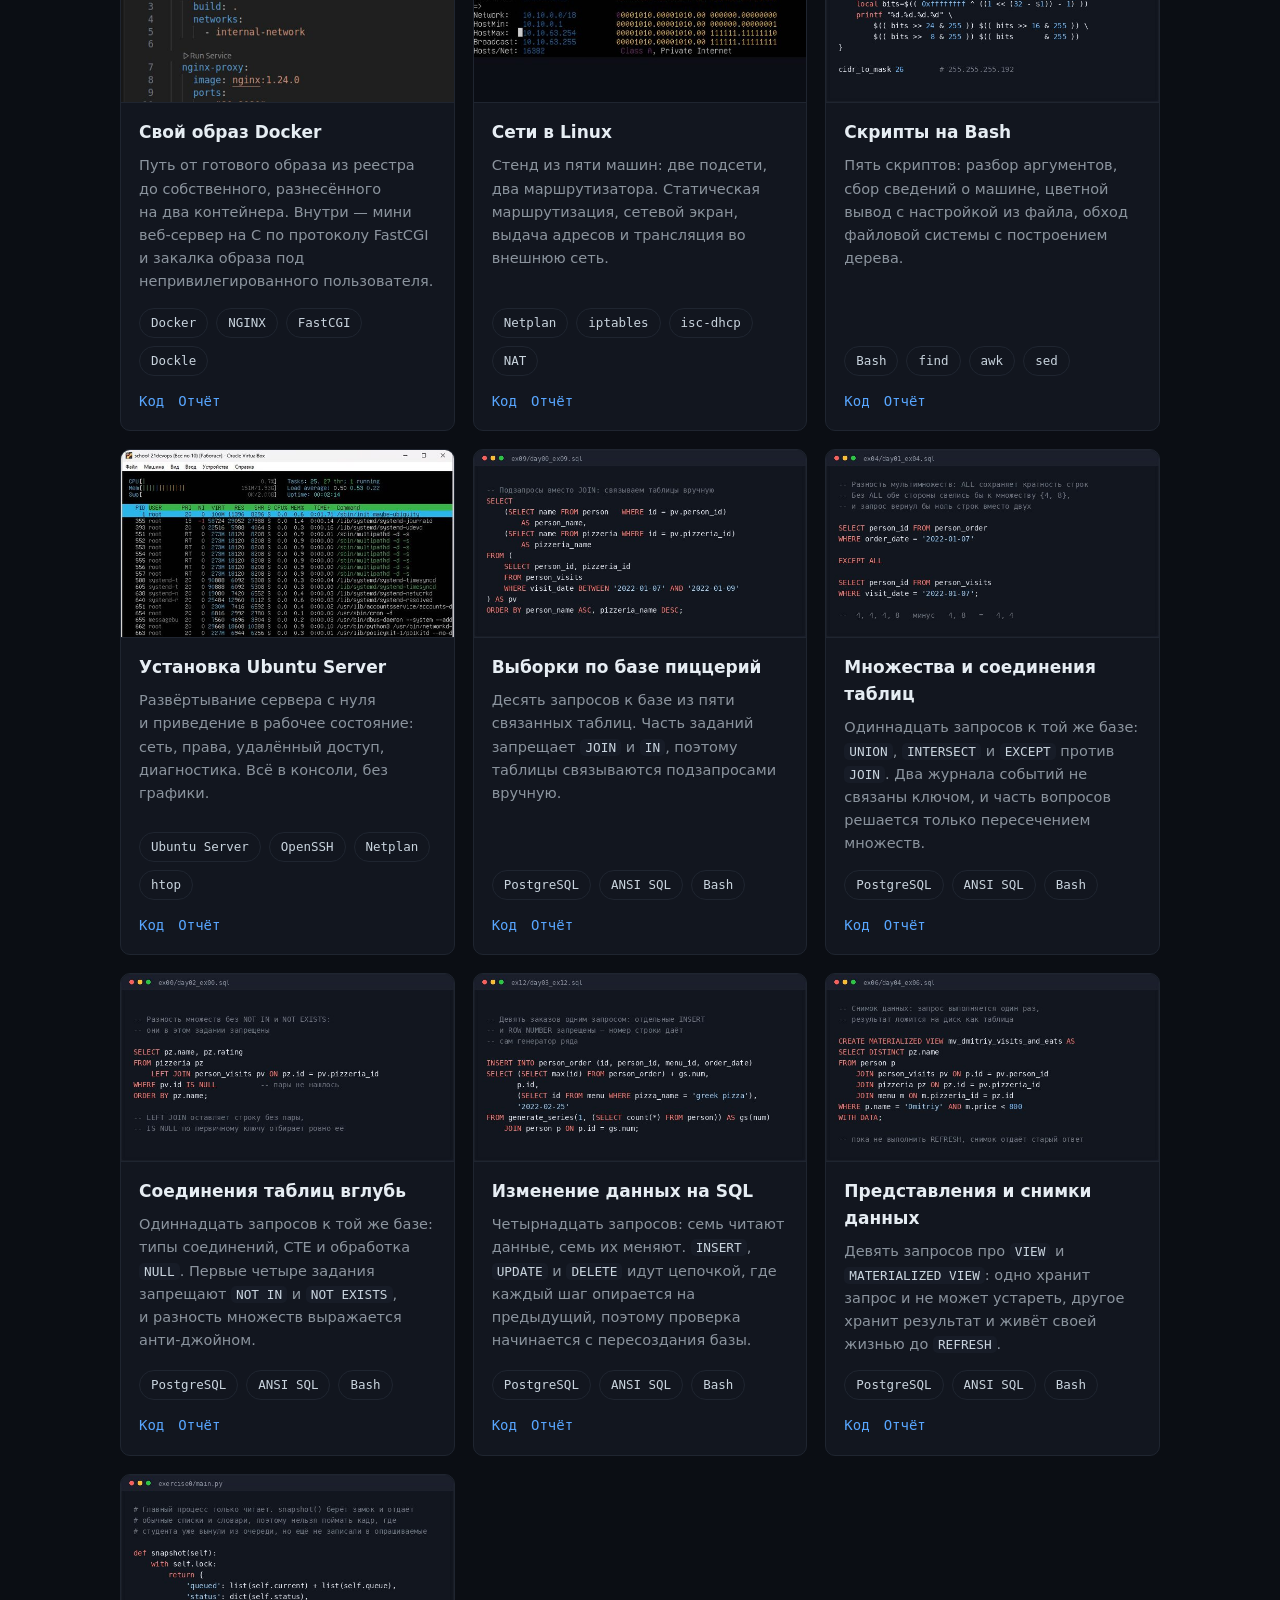
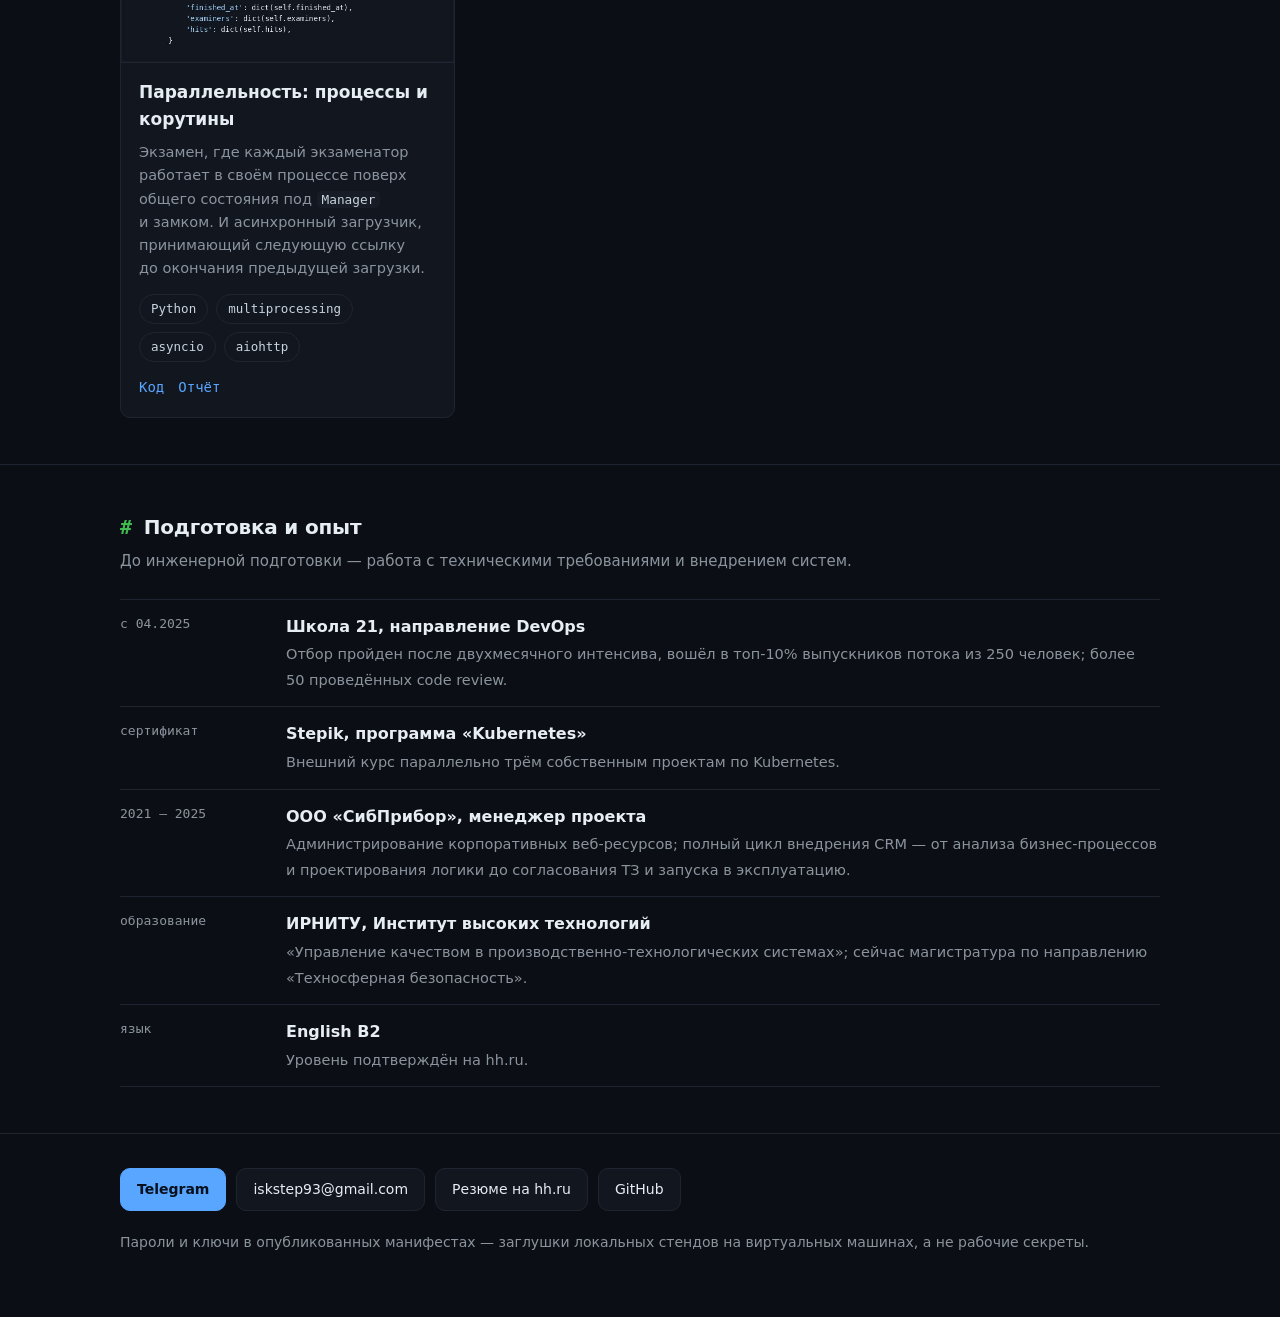
==== commit f0deb56a: "Привожу сайт в соответствие с портфолио: девятнадцатый проект и пересобранное резюме Co-Authored-By:" ====
--- a/index.html
+++ b/index.html
@@ -4,7 +4,7 @@
 <meta charset="utf-8">
 <meta name="viewport" content="width=device-width, initial-scale=1">
 <title>Александр Степанович — DevOps-инженер</title>
-<meta name="description" content="Портфолио DevOps: Kubernetes, Helm, Ansible, Docker, CI/CD и мониторинг. Восемнадцать проектов с отчётами и рабочими конфигурациями.">
+<meta name="description" content="Портфолио DevOps: Kubernetes, Helm, Ansible, Docker, CI/CD и мониторинг. Девятнадцать проектов с отчётами и рабочими конфигурациями.">
 <meta property="og:title" content="Александр Степанович — DevOps-инженер">
 <meta property="og:description" content="Портфолио DevOps: Kubernetes, Helm, Ansible, Docker, CI/CD и мониторинг.">
 <meta property="og:image" content="https://sher2yja.github.io/assets/photo.jpg">
@@ -80,6 +80,13 @@
         <span class="chip">Netplan</span><span class="chip">cert-manager</span>
       </div>
     </div>
+    <div class="stack-row">
+      <div class="stack-name">Языки и параллелизм</div>
+      <div class="chips">
+        <span class="chip">Python</span><span class="chip">multiprocessing</span><span class="chip">asyncio</span>
+        <span class="chip">aiohttp</span>
+      </div>
+    </div>
   </div>
 </section>
 
@@ -126,7 +133,7 @@
 <section id="projects">
   <div class="wrap">
     <h2>Проекты</h2>
-    <p class="sub">Восемнадцать опубликованных проектов, порядок — от сложного к базовому. Ещё один в работе.</p>
+    <p class="sub">Девятнадцать опубликованных проектов, порядок — от сложного к базовому. Ещё один в работе.</p>
 
     <div class="grid">
 
@@ -360,6 +367,19 @@
           <div class="links">
             <a href="https://github.com/sher2yja/portfolio/tree/main/sql_projects/pizzeria-sql-views">Код</a>
             <a href="https://github.com/sher2yja/portfolio/blob/main/sql_projects/pizzeria-sql-views/main_report.md">Отчёт</a>
+          </div>
+        </div>
+      </article>
+
+      <article class="card">
+        <img src="assets/covers/python-concurrency.jpg" alt="Снимок разделяемого состояния под замком в многопроцессной программе" loading="lazy" width="640" height="360">
+        <div class="card-body">
+          <h3>Параллельность: процессы и корутины</h3>
+          <p>Экзамен, где каждый экзаменатор работает в своём процессе поверх общего состояния под <code>Manager</code> и замком. И асинхронный загрузчик, принимающий следующую ссылку до окончания предыдущей загрузки.</p>
+          <div class="chips"><span class="chip">Python</span><span class="chip">multiprocessing</span><span class="chip">asyncio</span><span class="chip">aiohttp</span></div>
+          <div class="links">
+            <a href="https://github.com/sher2yja/portfolio/tree/main/python_projects/python-concurrency">Код</a>
+            <a href="https://github.com/sher2yja/portfolio/blob/main/python_projects/python-concurrency/main_report.md">Отчёт</a>
           </div>
         </div>
       </article>
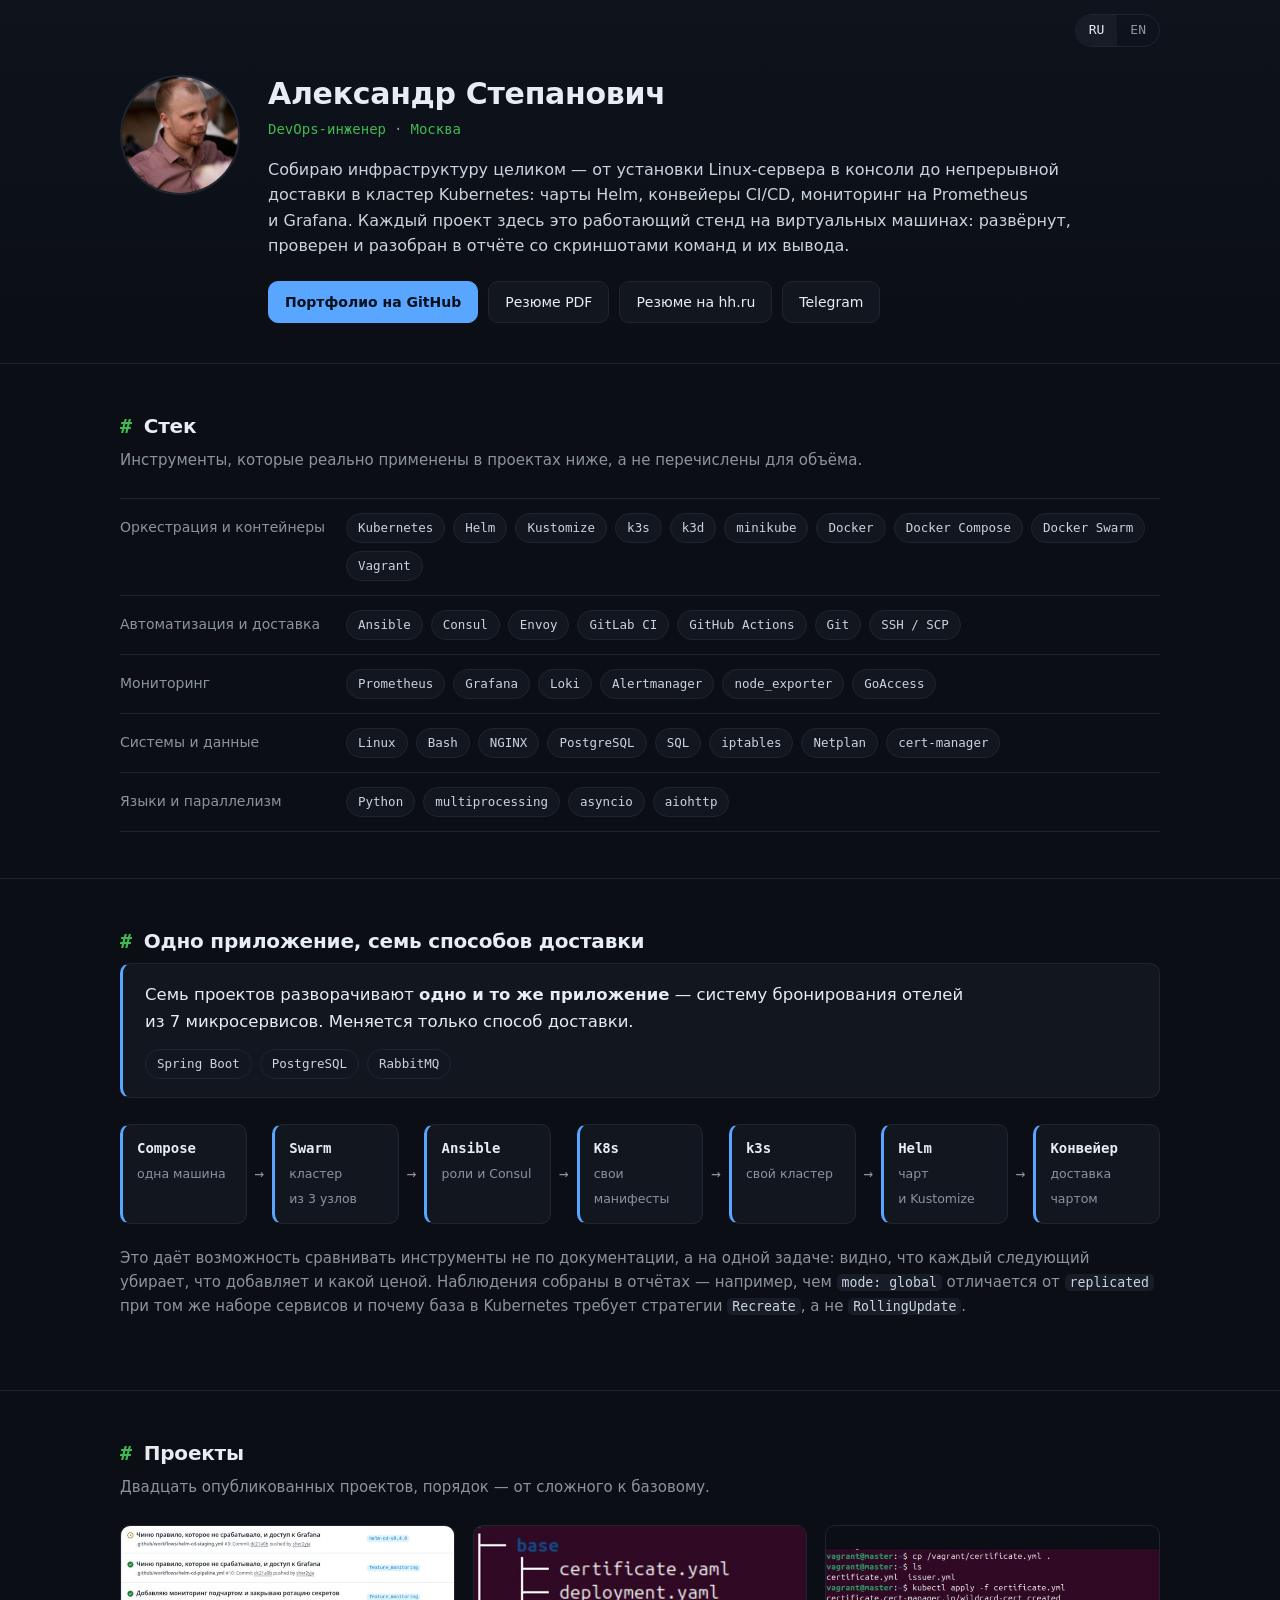
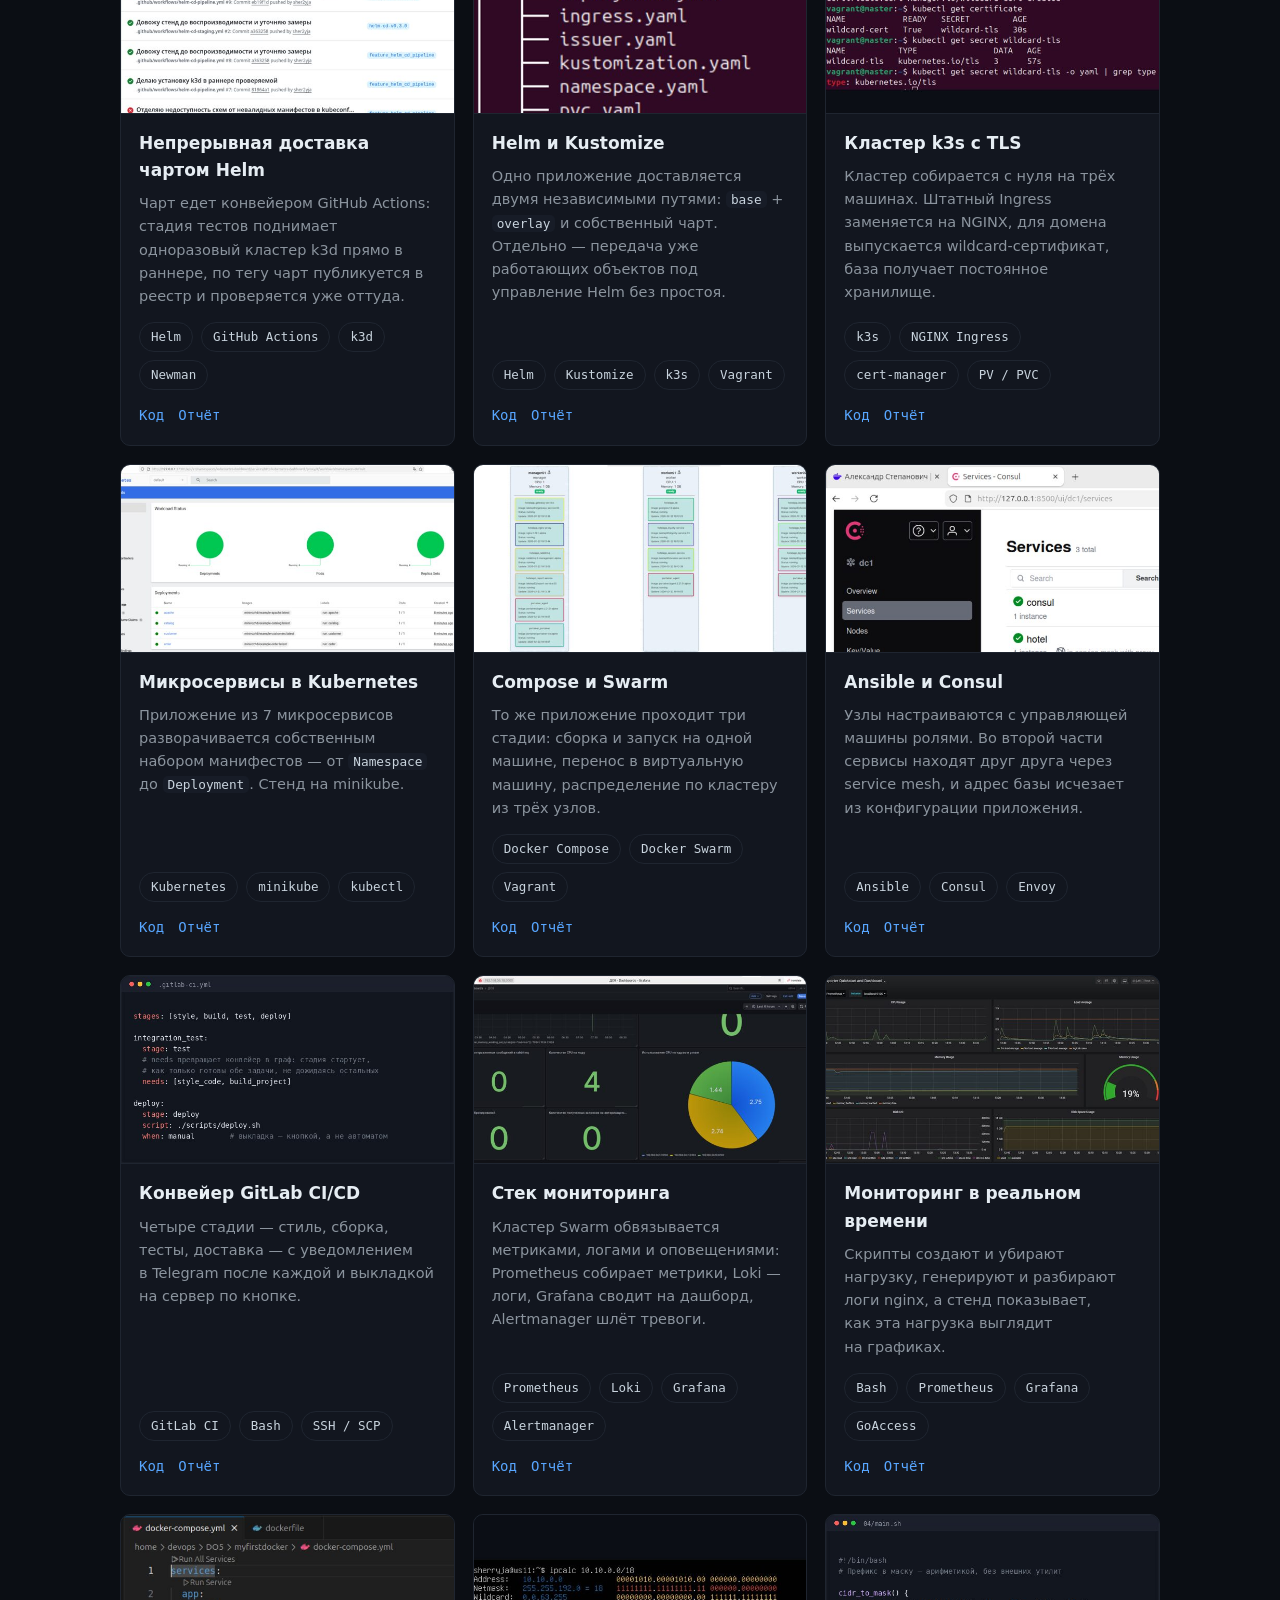
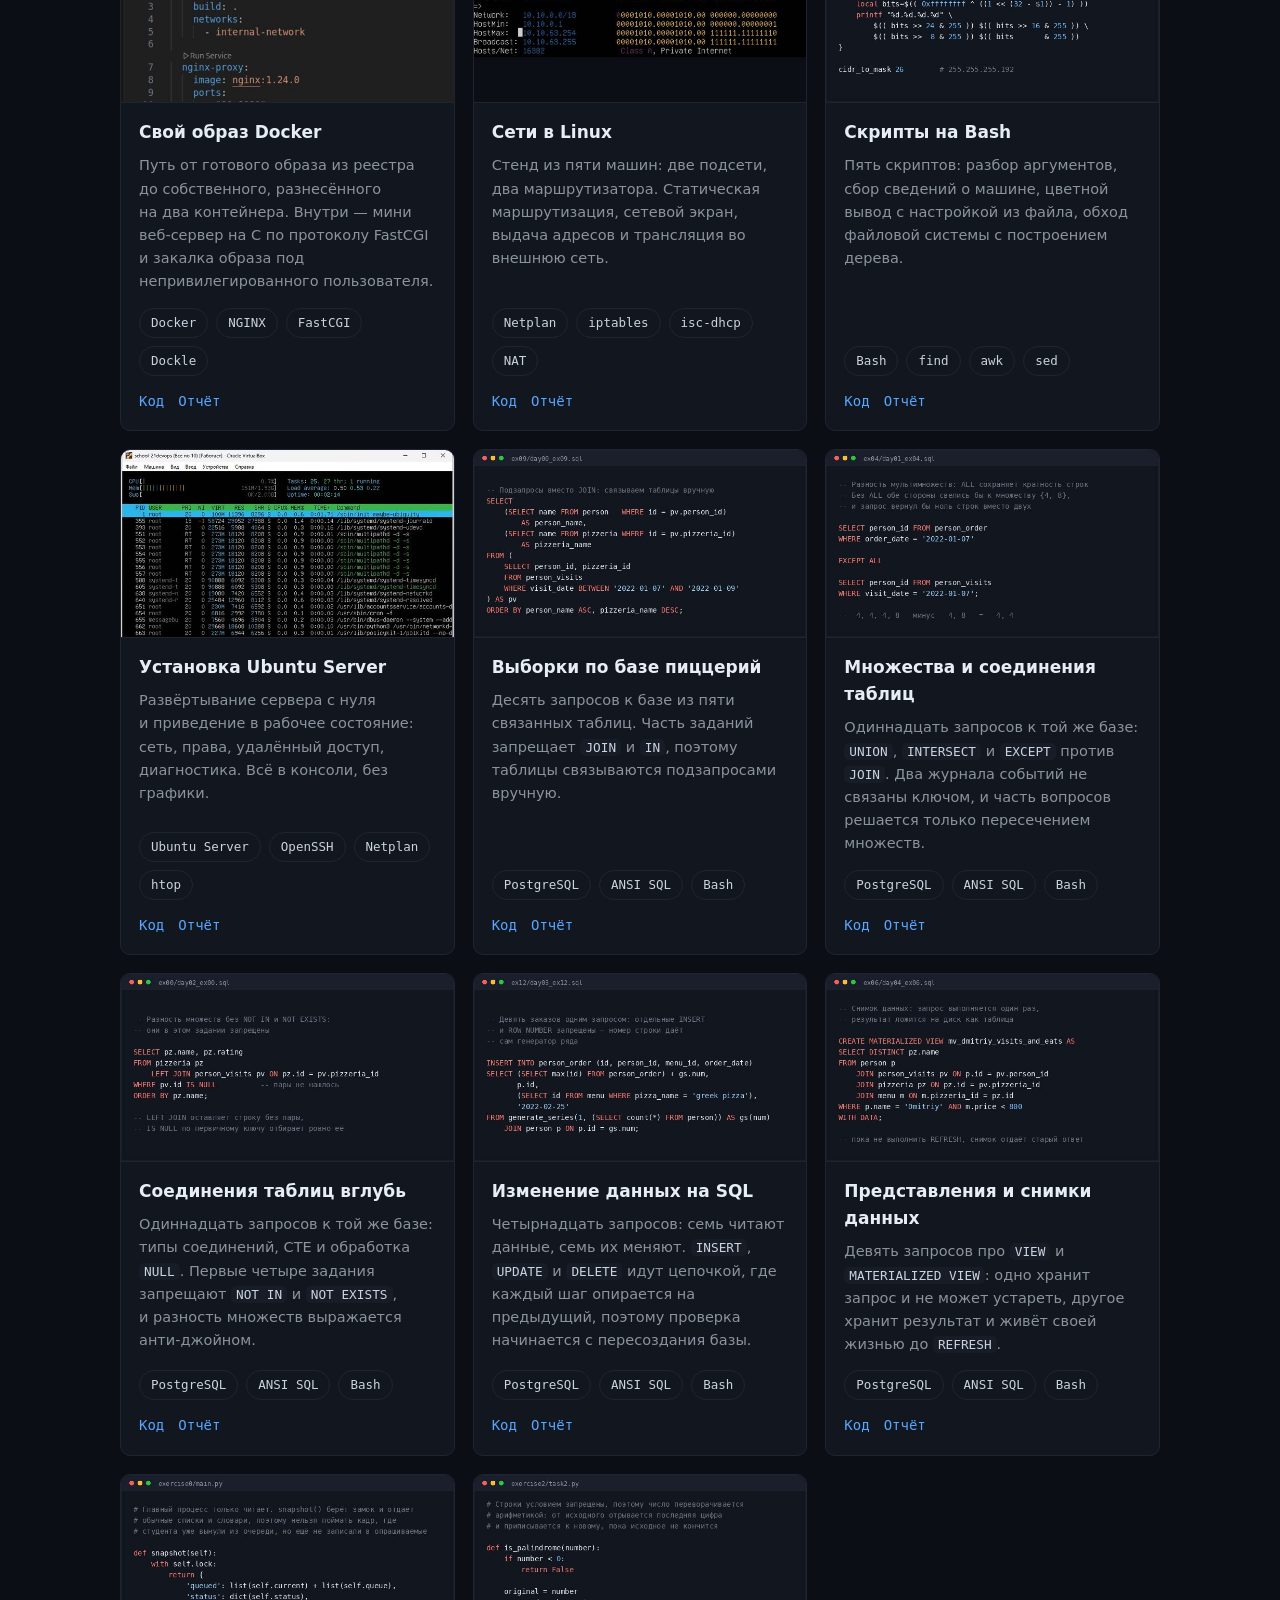
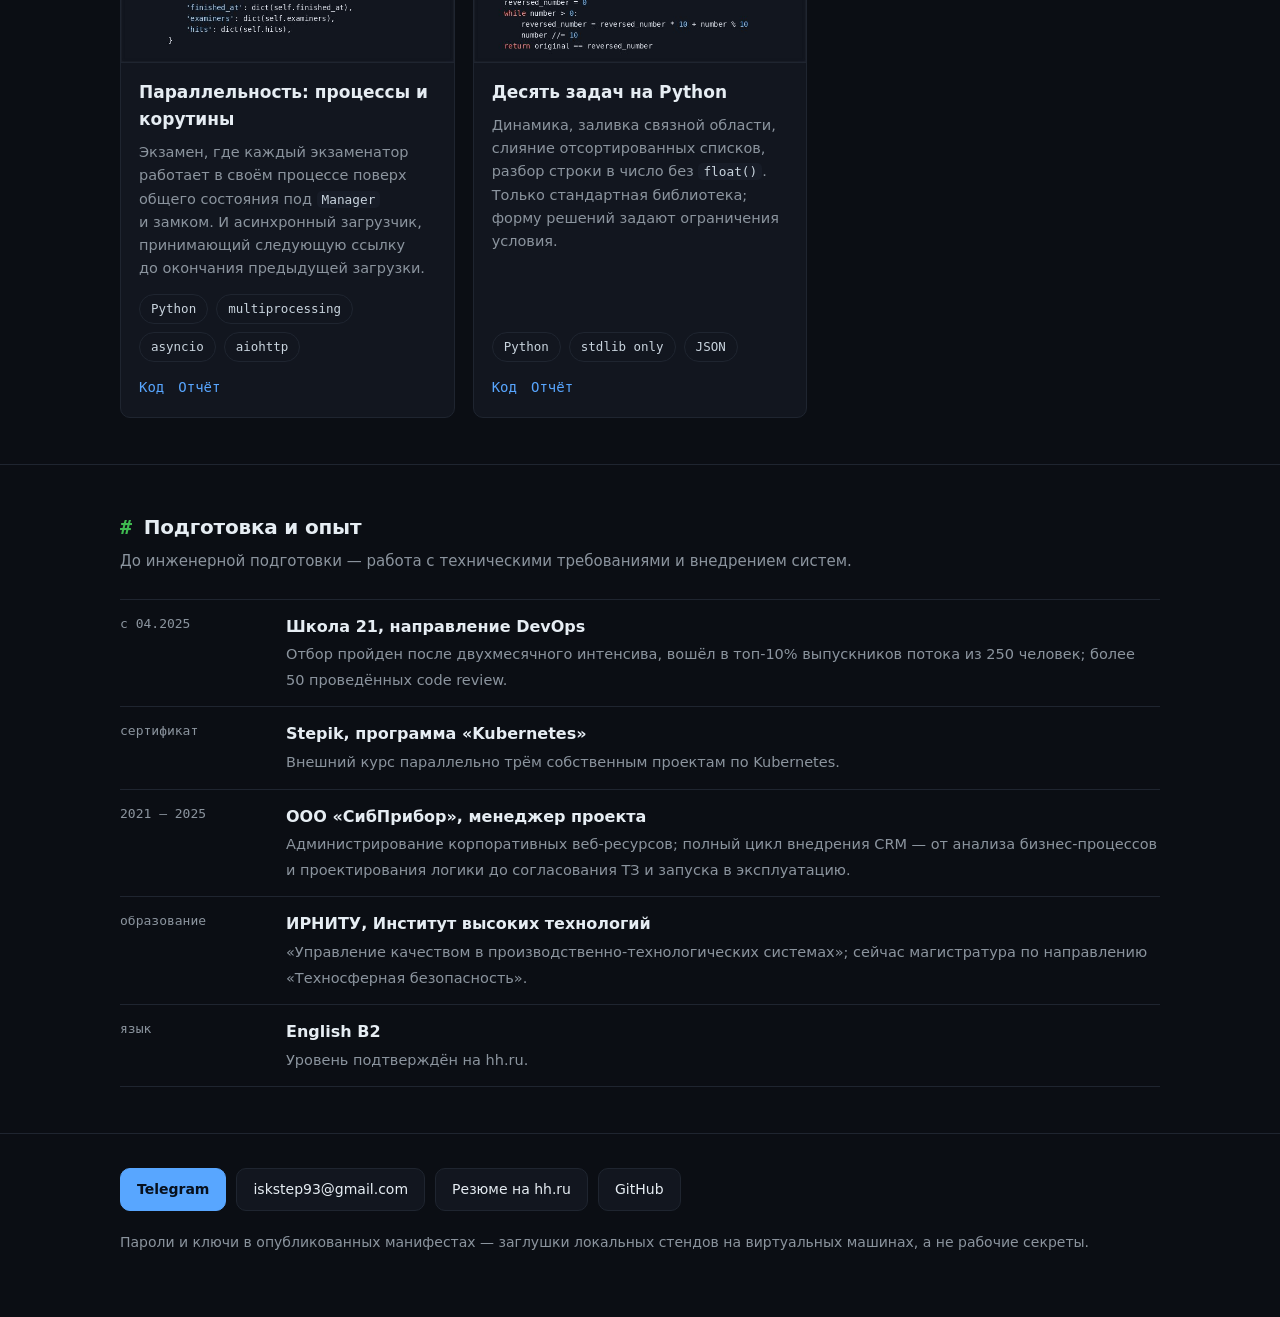
==== commit dd8aabfb: "Привожу сайт в соответствие с портфолио: двадцатый проект, пересобранное резюме и снятая строка про " ====
--- a/index.html
+++ b/index.html
@@ -4,7 +4,7 @@
 <meta charset="utf-8">
 <meta name="viewport" content="width=device-width, initial-scale=1">
 <title>Александр Степанович — DevOps-инженер</title>
-<meta name="description" content="Портфолио DevOps: Kubernetes, Helm, Ansible, Docker, CI/CD и мониторинг. Девятнадцать проектов с отчётами и рабочими конфигурациями.">
+<meta name="description" content="Портфолио DevOps: Kubernetes, Helm, Ansible, Docker, CI/CD и мониторинг. Двадцать проектов с отчётами и рабочими конфигурациями.">
 <meta property="og:title" content="Александр Степанович — DevOps-инженер">
 <meta property="og:description" content="Портфолио DevOps: Kubernetes, Helm, Ansible, Docker, CI/CD и мониторинг.">
 <meta property="og:image" content="https://sher2yja.github.io/assets/photo.jpg">
@@ -133,7 +133,7 @@
 <section id="projects">
   <div class="wrap">
     <h2>Проекты</h2>
-    <p class="sub">Девятнадцать опубликованных проектов, порядок — от сложного к базовому. Ещё один в работе.</p>
+    <p class="sub">Двадцать опубликованных проектов, порядок — от сложного к базовому.</p>
 
     <div class="grid">
 
@@ -380,6 +380,19 @@
           <div class="links">
             <a href="https://github.com/sher2yja/portfolio/tree/main/python_projects/python-concurrency">Код</a>
             <a href="https://github.com/sher2yja/portfolio/blob/main/python_projects/python-concurrency/main_report.md">Отчёт</a>
+          </div>
+        </div>
+      </article>
+
+      <article class="card">
+        <img src="assets/covers/python-algorithms.jpg" alt="Переворот числа арифметикой: строки условием запрещены" loading="lazy" width="640" height="360">
+        <div class="card-body">
+          <h3>Десять задач на Python</h3>
+          <p>Динамика, заливка связной области, слияние отсортированных списков, разбор строки в число без <code>float()</code>. Только стандартная библиотека; форму решений задают ограничения условия.</p>
+          <div class="chips"><span class="chip">Python</span><span class="chip">stdlib only</span><span class="chip">JSON</span></div>
+          <div class="links">
+            <a href="https://github.com/sher2yja/portfolio/tree/main/python_projects/python-algorithms">Код</a>
+            <a href="https://github.com/sher2yja/portfolio/blob/main/python_projects/python-algorithms/main_report.md">Отчёт</a>
           </div>
         </div>
       </article>
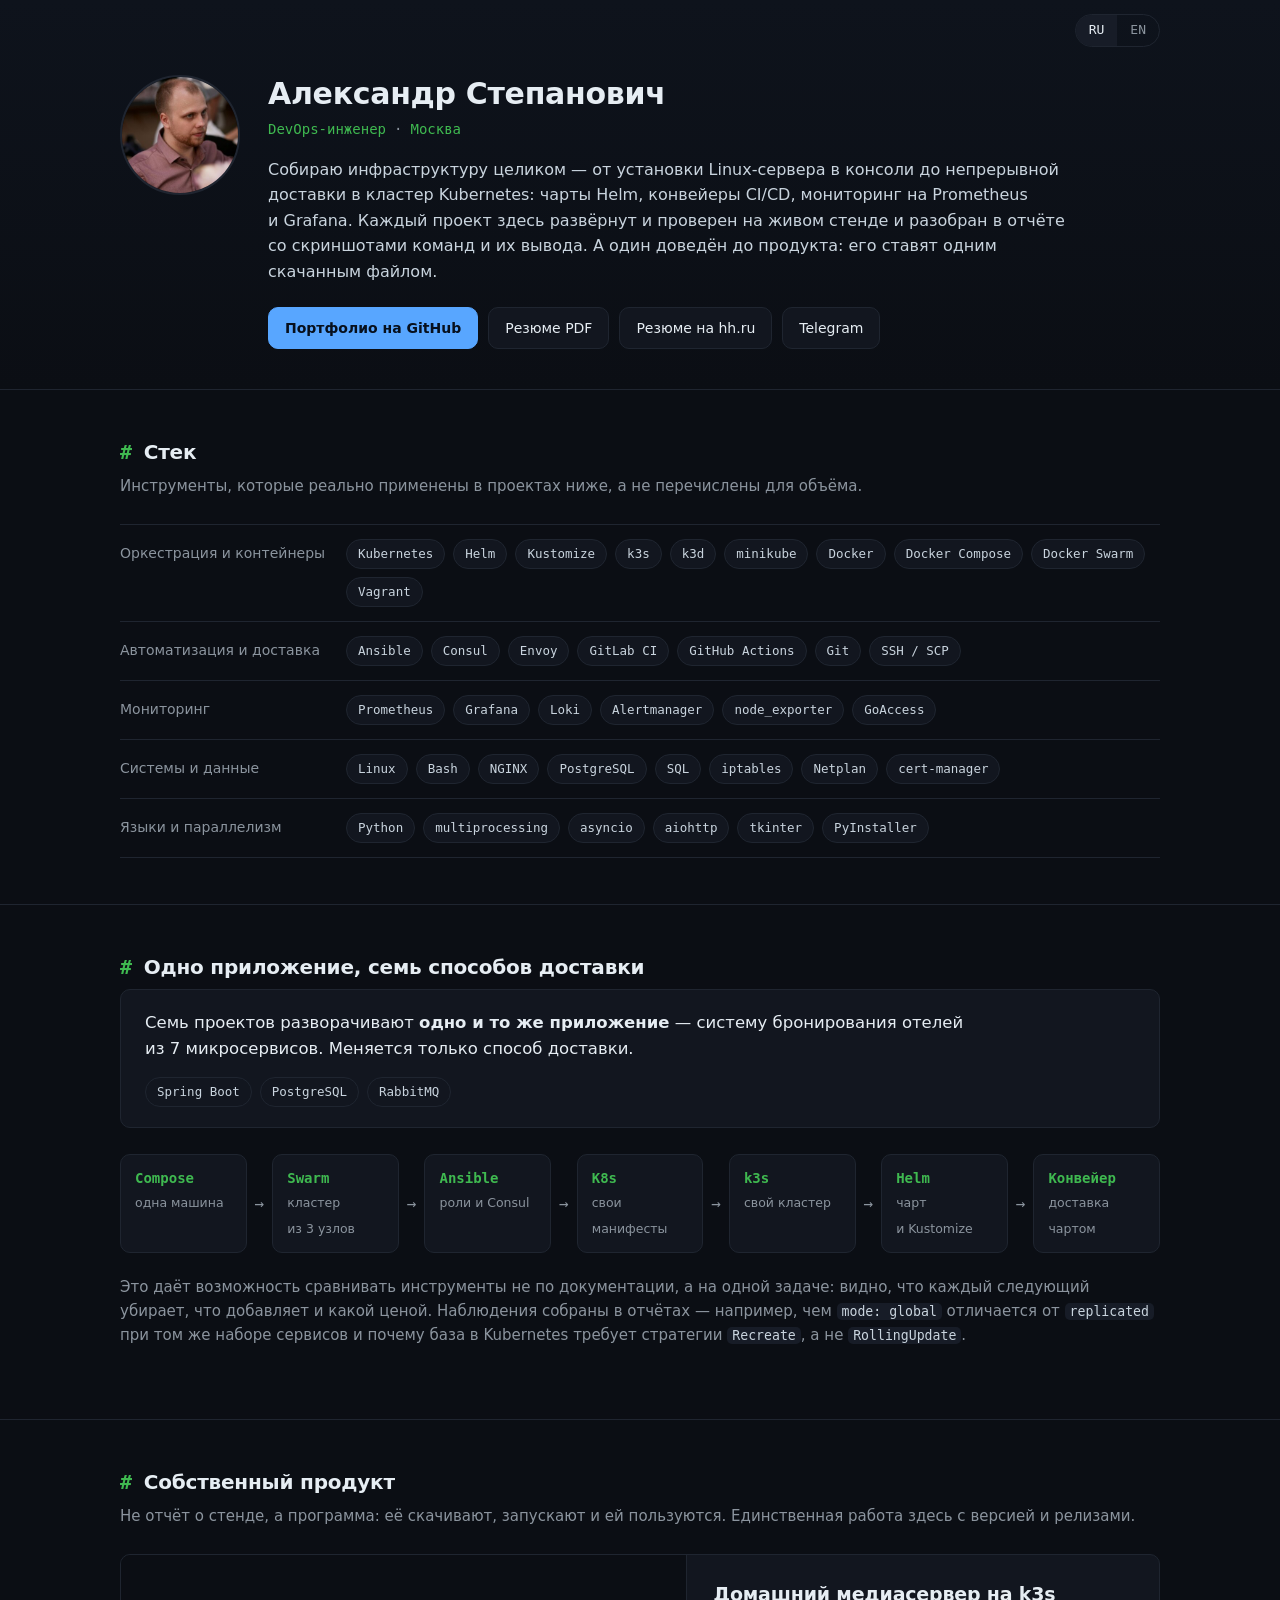
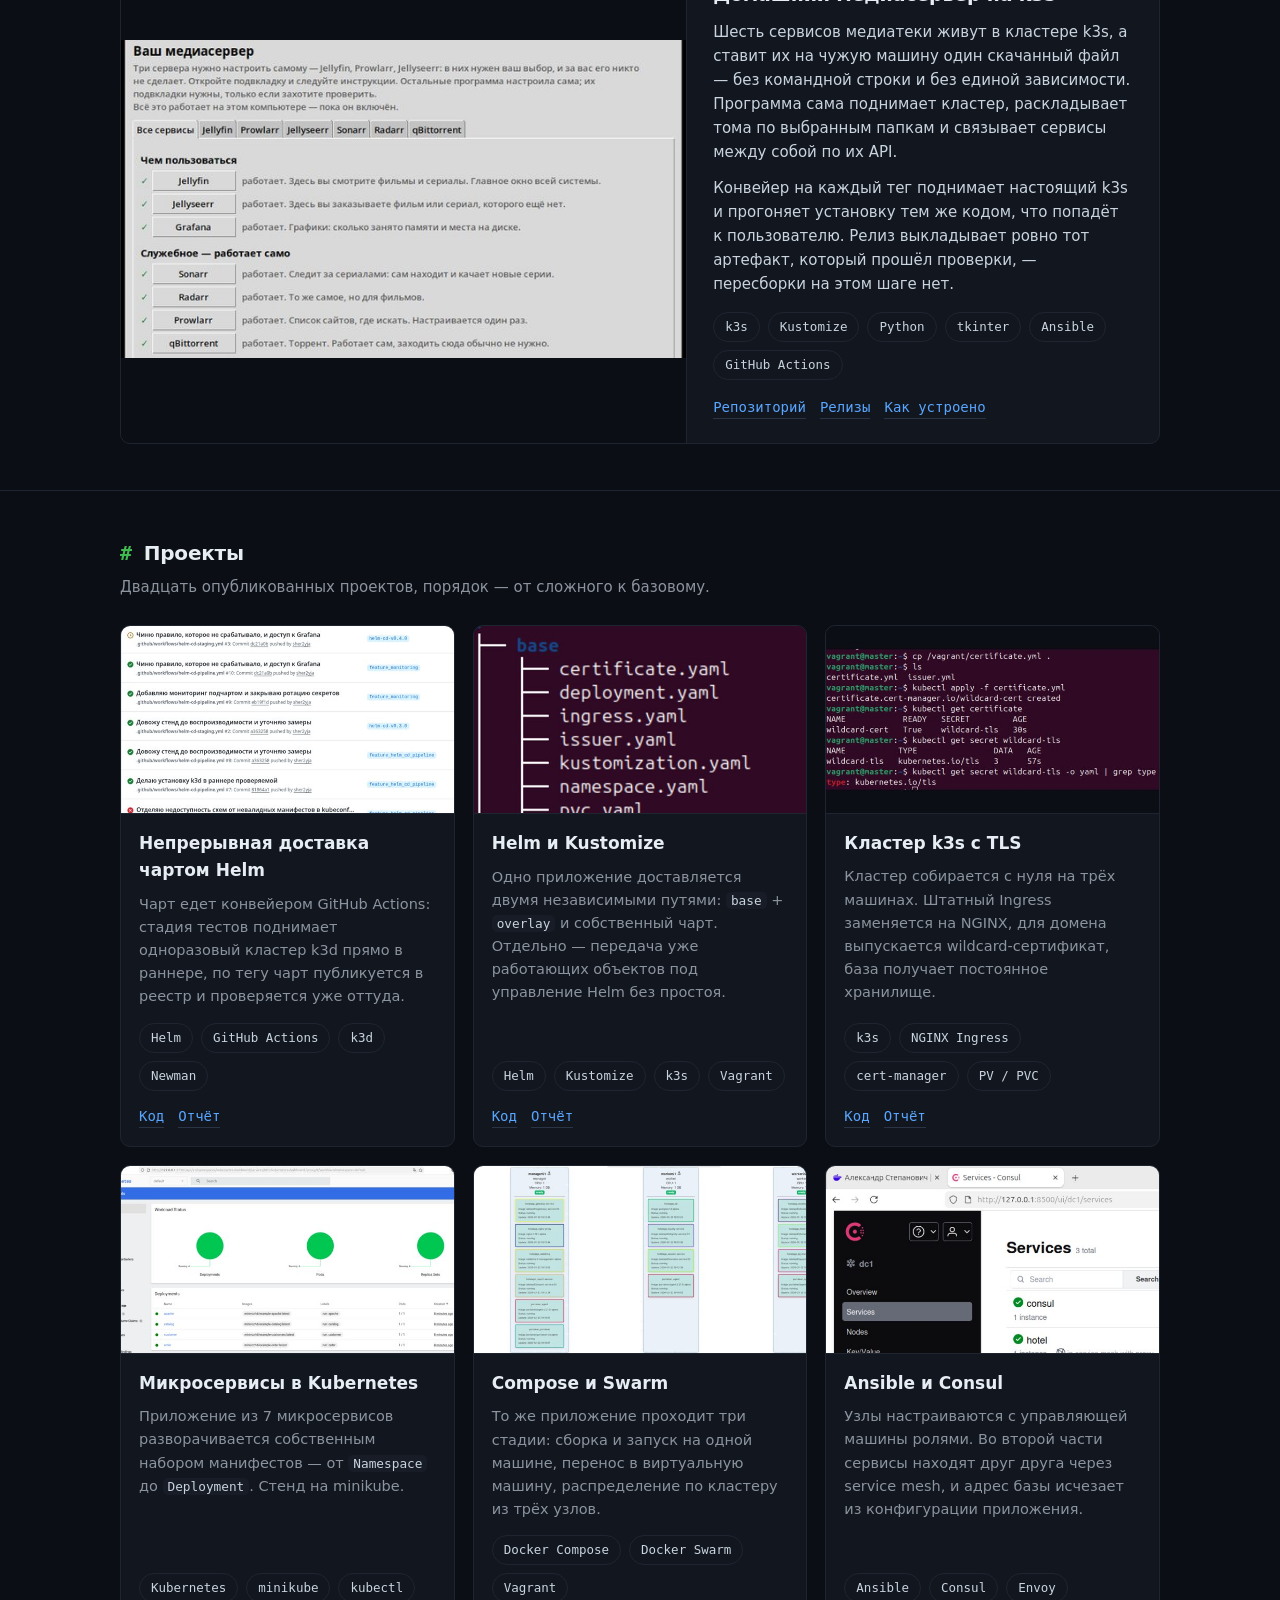
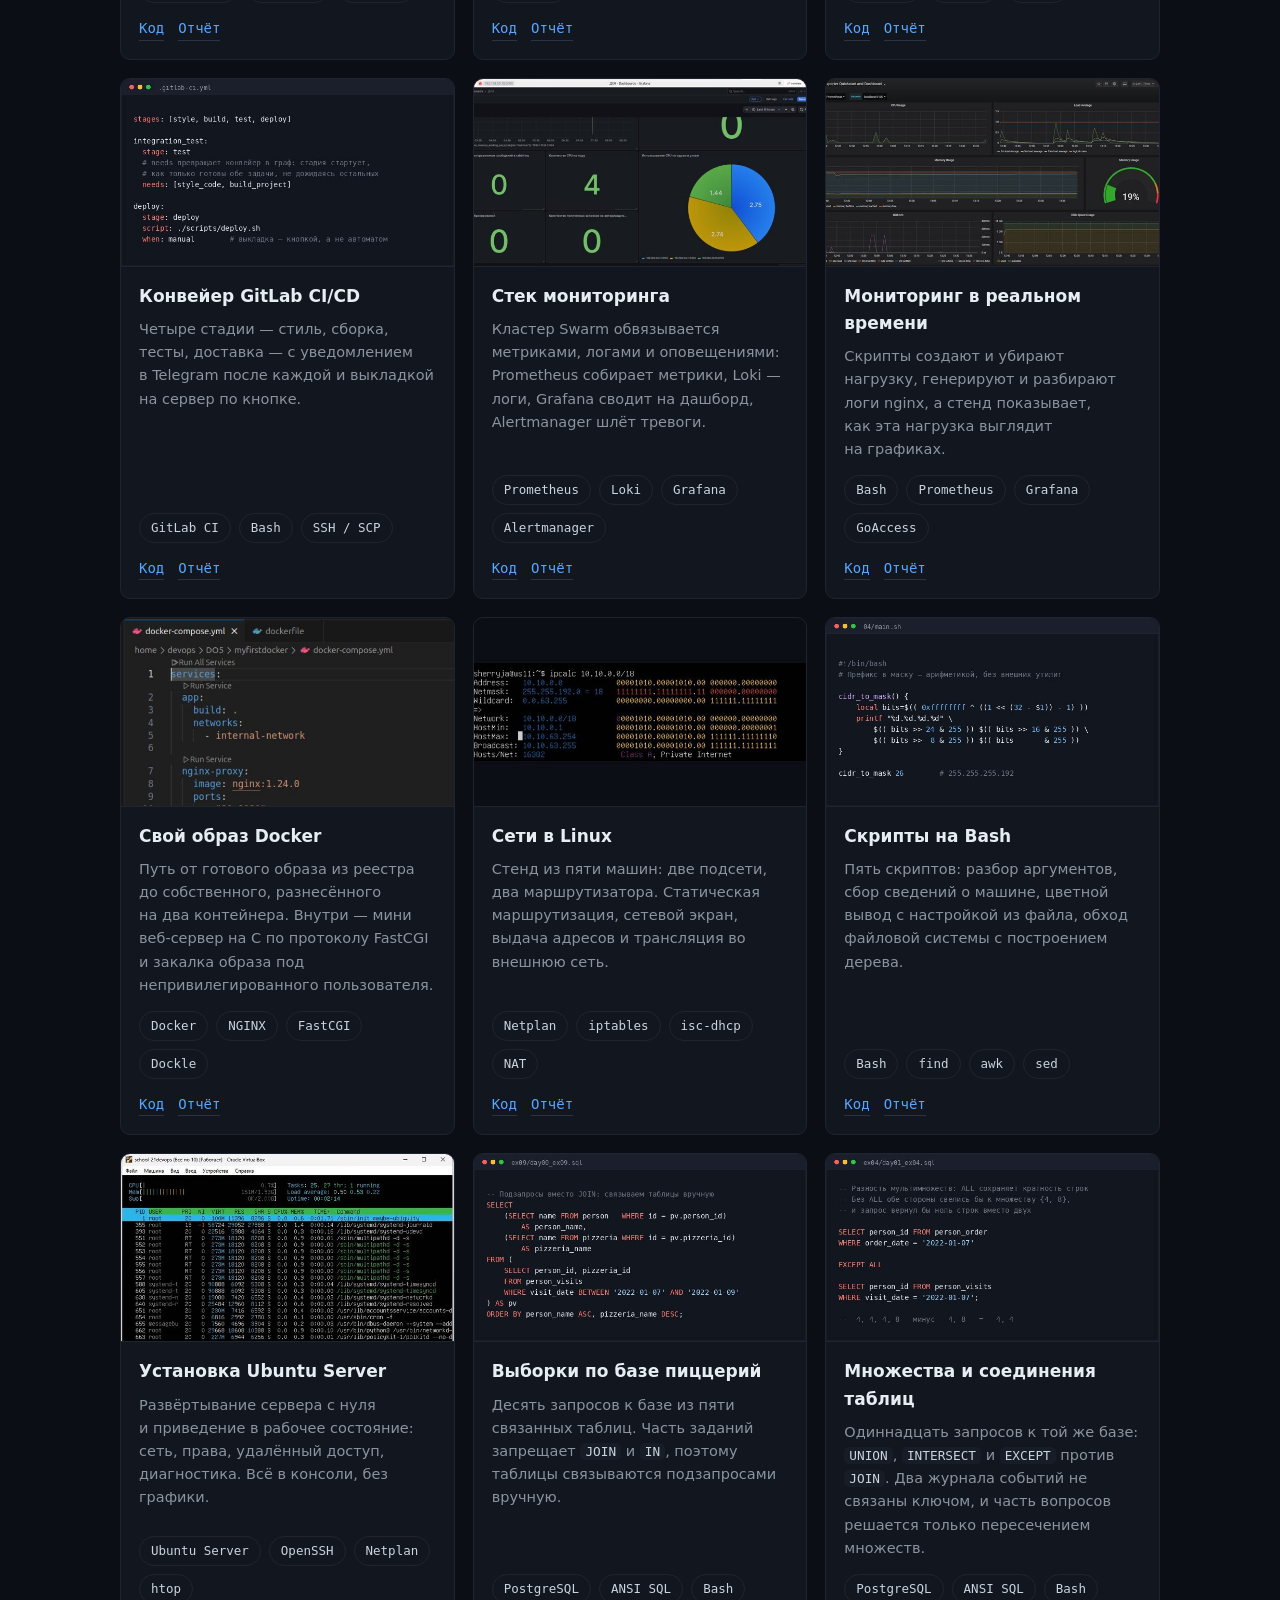
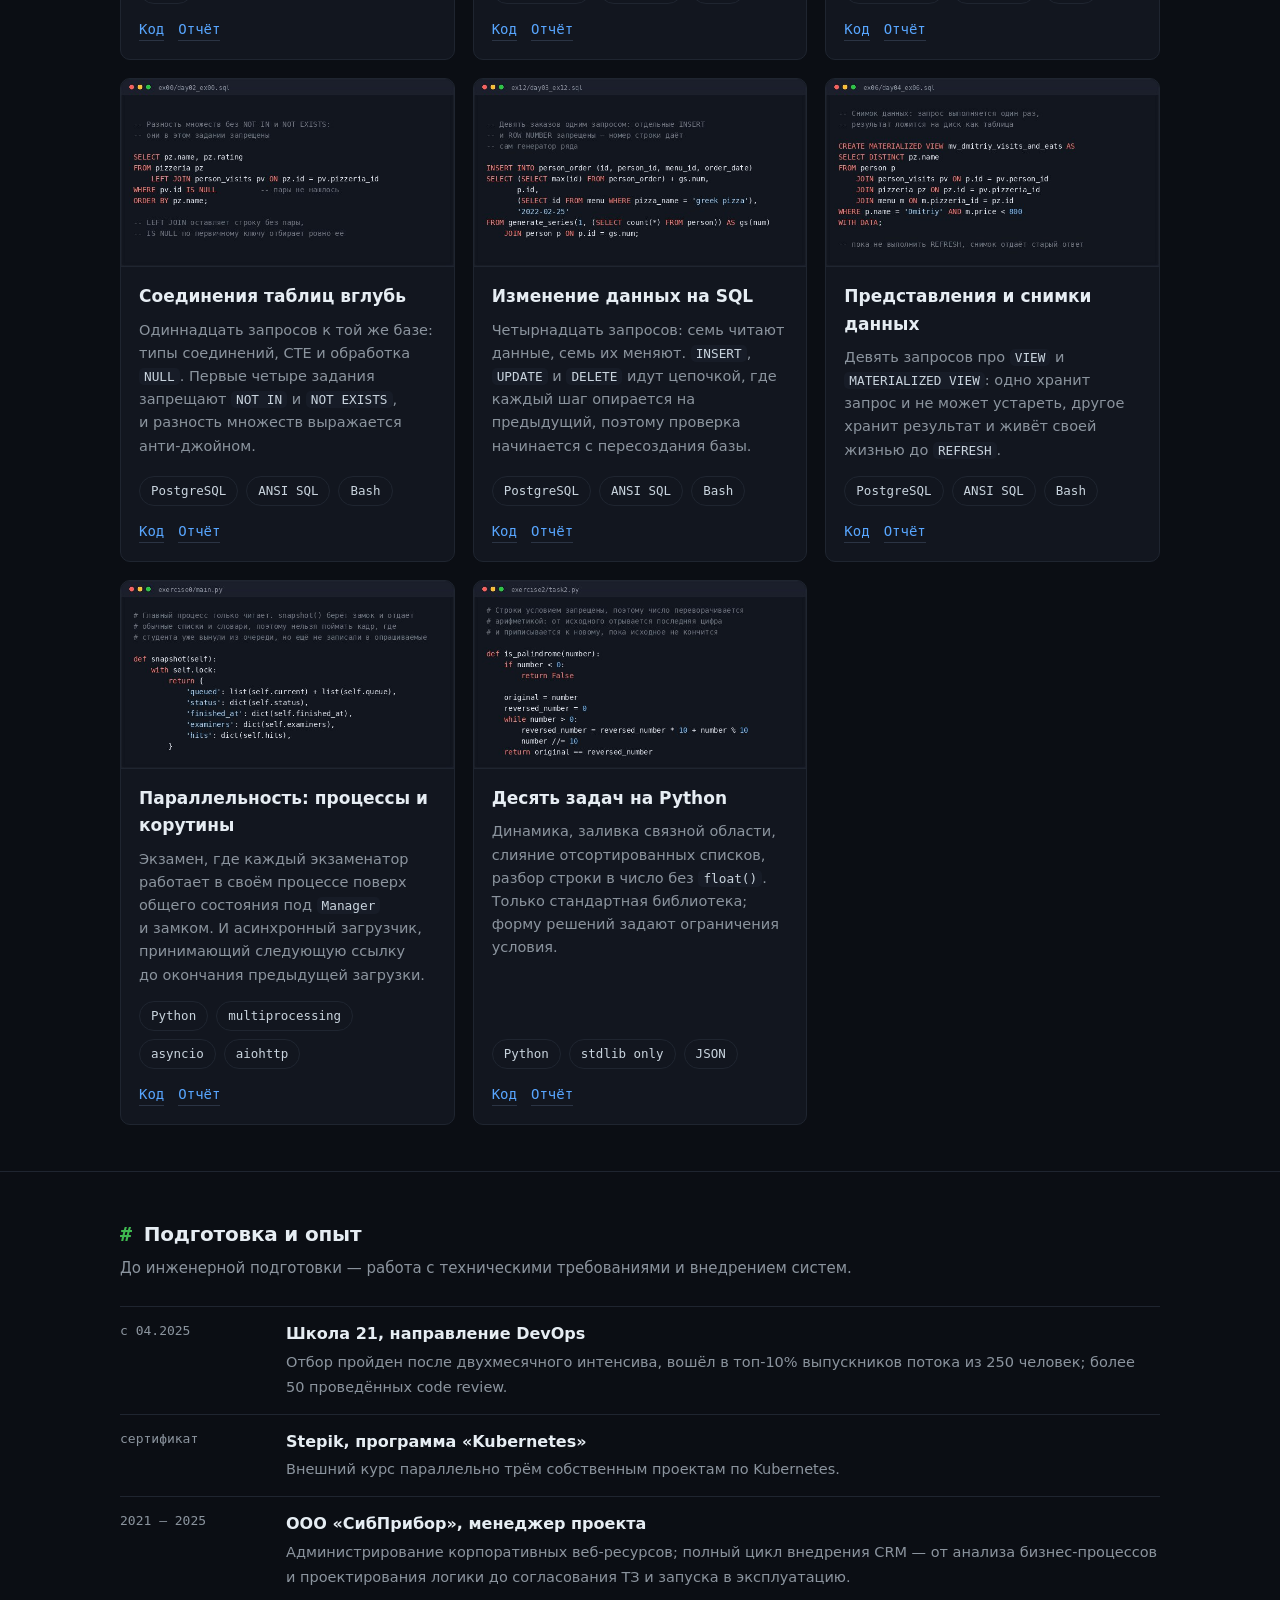
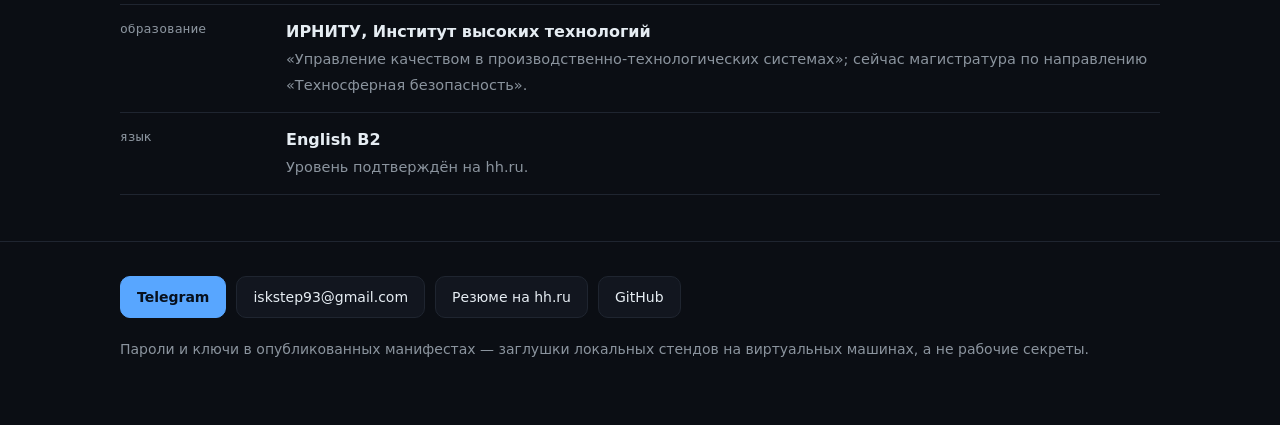
==== commit d1c486e8: "Показываю на сайте собственный продукт и подтягиваю стиль Продукт стоит отдельной секцией над проект" ====
--- a/index.html
+++ b/index.html
@@ -4,9 +4,9 @@
 <meta charset="utf-8">
 <meta name="viewport" content="width=device-width, initial-scale=1">
 <title>Александр Степанович — DevOps-инженер</title>
-<meta name="description" content="Портфолио DevOps: Kubernetes, Helm, Ansible, Docker, CI/CD и мониторинг. Двадцать проектов с отчётами и рабочими конфигурациями.">
+<meta name="description" content="Портфолио DevOps: Kubernetes, Helm, Ansible, Docker, CI/CD и мониторинг. Двадцать проектов с отчётами и рабочими конфигурациями плюс собственный продукт на k3s с релизами.">
 <meta property="og:title" content="Александр Степанович — DevOps-инженер">
-<meta property="og:description" content="Портфолио DevOps: Kubernetes, Helm, Ansible, Docker, CI/CD и мониторинг.">
+<meta property="og:description" content="Портфолио DevOps: Kubernetes, Helm, Ansible, Docker, CI/CD и мониторинг. Двадцать проектов и собственный продукт на k3s.">
 <meta property="og:image" content="https://sher2yja.github.io/assets/photo.jpg">
 <meta property="og:url" content="https://sher2yja.github.io/">
 <meta property="og:type" content="profile">
@@ -28,9 +28,10 @@
         <p class="lead">
           Собираю инфраструктуру целиком — от установки Linux-сервера в консоли
           до непрерывной доставки в кластер Kubernetes: чарты Helm, конвейеры
-          CI/CD, мониторинг на Prometheus и Grafana. Каждый проект здесь это
-          работающий стенд на виртуальных машинах: развёрнут, проверен
-          и разобран в отчёте со скриншотами команд и их вывода.
+          CI/CD, мониторинг на Prometheus и Grafana. Каждый проект здесь
+          развёрнут и проверен на живом стенде и разобран в отчёте
+          со скриншотами команд и их вывода. А один доведён до продукта:
+          его ставят одним скачанным файлом.
         </p>
         <div class="actions">
           <a class="btn btn-primary" href="https://github.com/sher2yja/portfolio">Портфолио на GitHub</a>
@@ -84,7 +85,7 @@
       <div class="stack-name">Языки и параллелизм</div>
       <div class="chips">
         <span class="chip">Python</span><span class="chip">multiprocessing</span><span class="chip">asyncio</span>
-        <span class="chip">aiohttp</span>
+        <span class="chip">aiohttp</span><span class="chip">tkinter</span><span class="chip">PyInstaller</span>
       </div>
     </div>
   </div>
@@ -127,6 +128,30 @@
       отличается от <code>replicated</code> при том же наборе сервисов и почему
       база в Kubernetes требует стратегии <code>Recreate</code>, а не <code>RollingUpdate</code>.
     </p>
+  </div>
+</section>
+
+<section id="product">
+  <div class="wrap">
+    <h2>Собственный продукт</h2>
+    <p class="sub">Не отчёт о стенде, а программа: её скачивают, запускают и ей пользуются. Единственная работа здесь с версией и релизами.</p>
+
+    <article class="product">
+      <div class="product-shot">
+        <img src="assets/covers/home-media-k3s.jpg" alt="Окно программы: семь сервисов медиасервера подняты и отвечают" width="640" height="360">
+      </div>
+      <div class="product-body">
+        <h3>Домашний медиасервер на k3s</h3>
+        <p>Шесть сервисов медиатеки живут в кластере k3s, а ставит их на чужую машину один скачанный файл — без командной строки и без единой зависимости. Программа сама поднимает кластер, раскладывает тома по выбранным папкам и связывает сервисы между собой по их API.</p>
+        <p>Конвейер на каждый тег поднимает настоящий k3s и прогоняет установку тем же кодом, что попадёт к пользователю. Релиз выкладывает ровно тот артефакт, который прошёл проверки, — пересборки на этом шаге нет.</p>
+        <div class="chips"><span class="chip">k3s</span><span class="chip">Kustomize</span><span class="chip">Python</span><span class="chip">tkinter</span><span class="chip">Ansible</span><span class="chip">GitHub Actions</span></div>
+        <div class="links">
+          <a href="https://github.com/sher2yja/home-media-k3s">Репозиторий</a>
+          <a href="https://github.com/sher2yja/home-media-k3s/releases">Релизы</a>
+          <a href="https://github.com/sher2yja/home-media-k3s/blob/master/DEVELOPMENT.md">Как устроено</a>
+        </div>
+      </div>
+    </article>
   </div>
 </section>
 
--- a/assets/style.css
+++ b/assets/style.css
@@ -16,7 +16,20 @@
 
   --radius: 10px;
   --wrap: 1080px;
-}
+
+  /* Тень со смещением и размытием, а не цветной ореол вокруг рамки: на тёмном
+     фоне ореол читается как свечение, а не как высота. */
+  --lift: 0 6px 20px -8px #00000099;
+  --ease: 140ms cubic-bezier(.2, .7, .3, 1);
+
+  /* Поверхности, которые рисует браузер, а не мы: каретка и полоса прокрутки
+     приходят из системной темы и на тёмном фоне выпадают из палитры. */
+  color-scheme: dark;
+  scrollbar-color: var(--border) var(--bg);
+  caret-color: var(--accent);
+}
+
+::selection { background: #1f6feb59; color: var(--text); }
 
 * { box-sizing: border-box; }
 
@@ -31,7 +44,25 @@
 }
 
 a { color: var(--accent); text-decoration: none; }
-a:hover { text-decoration: underline; }
+a:hover { text-decoration: underline; text-underline-offset: 3px; }
+
+/* Фокус с клавиатуры был виден только браузерным пунктиром — на тёмном фоне
+   его практически нет. Обводка идёт со смещением, чтобы не сливаться с рамкой
+   элемента, и повторяет его собственное скругление. */
+:where(a, button, [tabindex]):focus-visible {
+  outline: 2px solid var(--accent);
+  outline-offset: 2px;
+}
+
+/* html { scroll-behavior: smooth } без этого блока игнорирует системную
+   настройку «меньше движения». */
+@media (prefers-reduced-motion: reduce) {
+  html { scroll-behavior: auto; }
+  *, *::before, *::after {
+    animation-duration: 0.01ms !important;
+    transition-duration: 0.01ms !important;
+  }
+}
 
 code {
   font-family: var(--mono);
@@ -134,9 +165,11 @@
   background: var(--surface);
   color: var(--text);
   font-size: 14px;
+  transition: border-color var(--ease), background-color var(--ease), transform var(--ease);
 }
 
 .btn:hover { border-color: var(--accent); text-decoration: none; }
+.btn:active { transform: translateY(1px); }
 
 .btn-primary {
   background: var(--accent);
@@ -205,9 +238,8 @@
 
 .callout {
   margin: 0 0 26px;
-  padding: 18px 22px;
-  border: 1px solid var(--border);
-  border-left: 3px solid var(--accent);
+  padding: 20px 24px;
+  border: 1px solid var(--border);
   border-radius: var(--radius);
   background: var(--surface);
 }
@@ -241,12 +273,19 @@
   flex: 1 1 110px;
   padding: 12px 14px;
   border: 1px solid var(--border);
-  border-left: 3px solid var(--accent);
   border-radius: var(--radius);
   background: var(--surface);
 }
 
-.step b { display: block; font-family: var(--mono); font-size: 14px; }
+/* Акцент переехал с планки на само название звена: цепочку читают по именам
+   инструментов, а не по семи одинаковым полоскам слева. Зелёный, а не синий:
+   синий на этом сайте означает ссылку, а звено не кликается. */
+.step b {
+  display: block;
+  font-family: var(--mono);
+  font-size: 14px;
+  color: var(--mono-acc);
+}
 .step span { color: var(--muted); font-size: 12.5px; }
 
 .arrow {
@@ -270,9 +309,18 @@
   border-radius: var(--radius);
   background: var(--surface);
   overflow: hidden;
-}
-
-.card:hover { border-color: #2b3444; }
+  transition: border-color var(--ease), box-shadow var(--ease), transform var(--ease);
+}
+
+/* Прежде наведение меняло рамку на полтона, и на тёмном фоне этого почти не
+   было видно. :focus-within — чтобы карточка отзывалась и на обход табом,
+   а не только на мышь. */
+.card:hover,
+.card:focus-within {
+  border-color: #2b3444;
+  box-shadow: var(--lift);
+  transform: translateY(-2px);
+}
 
 /* Все обложки ровно 640x360, поэтому пропорцию задаёт само изображение.
    С aspect-ratio + object-fit: cover контейнер оказывался выше 16:9
@@ -293,7 +341,67 @@
 
 .card .chips { margin-bottom: 14px; }
 
-.links { display: flex; gap: 14px; font-size: 14px; font-family: var(--mono); }
+.links { display: flex; flex-wrap: wrap; gap: 14px; font-size: 14px; font-family: var(--mono); }
+
+.links a {
+  border-bottom: 1px solid #2b3444;
+  transition: border-color var(--ease);
+}
+
+.links a:hover { border-bottom-color: var(--accent); text-decoration: none; }
+
+/* ---------- собственный продукт ---------- */
+
+/* Широкая карточка на всю колонку, а не ячейка сетки: продукт стоит в
+   портфолио особняком, и плитка, одинаковая с двадцатью отчётами, это
+   различие стирает. */
+.product {
+  display: grid;
+  /* 6:5 в пользу обложки, а не наоборот: колонки связаны обратно — чем уже
+     колонка с текстом, тем он выше, и при 5:6 снимок оказывался на 160 px
+     ниже текста, а поля над ним и под ним читались как дыра. */
+  grid-template-columns: minmax(0, 6fr) minmax(0, 5fr);
+  border: 1px solid var(--border);
+  border-radius: var(--radius);
+  background: var(--surface);
+  overflow: hidden;
+  transition: border-color var(--ease), box-shadow var(--ease);
+}
+
+.product:hover,
+.product:focus-within {
+  border-color: #2b3444;
+  box-shadow: var(--lift);
+}
+
+/* Обложка не растягивается под высоту текста: 640x360 сняты с окна программы,
+   и object-fit: cover срезал бы у него как раз список сервисов. */
+.product-shot {
+  display: flex;
+  align-items: center;
+  background: var(--bg);
+  border-right: 1px solid var(--border);
+}
+
+.product-shot img { display: block; width: 100%; height: auto; }
+
+.product-body {
+  padding: 24px 26px;
+  display: flex;
+  flex-direction: column;
+}
+
+.product-body h3 {
+  margin: 0 0 10px;
+  font-size: 19px;
+  letter-spacing: -0.01em;
+}
+
+.product-body p { margin: 0 0 12px; color: #c9d4de; font-size: 15px; }
+
+.product-body .chips { margin: 4px 0 16px; }
+
+.product-body .links { margin-top: auto; }
 
 /* ---------- опыт ---------- */
 
@@ -322,6 +430,14 @@
 footer .actions { margin-bottom: 20px; }
 
 /* ---------- узкий экран ---------- */
+
+/* Продукт складывается раньше прочего: в две колонки текст рядом с обложкой
+   становится нечитаемо узким уже около 860 px, задолго до мобильной ширины. */
+@media (max-width: 860px) {
+  .product { grid-template-columns: 1fr; }
+  .product-shot { border-right: none; border-bottom: 1px solid var(--border); }
+  .stack-row { grid-template-columns: 160px 1fr; }
+}
 
 @media (max-width: 640px) {
   .hero { flex-direction: column; gap: 18px; padding-bottom: 30px; }
@@ -331,5 +447,6 @@
   .callout { padding: 14px 16px; }
   .facts li { grid-template-columns: 1fr; gap: 4px; }
   .arrow { display: none; }
+  .product-body { padding: 18px 18px 20px; }
   section { padding: 34px 0; }
 }
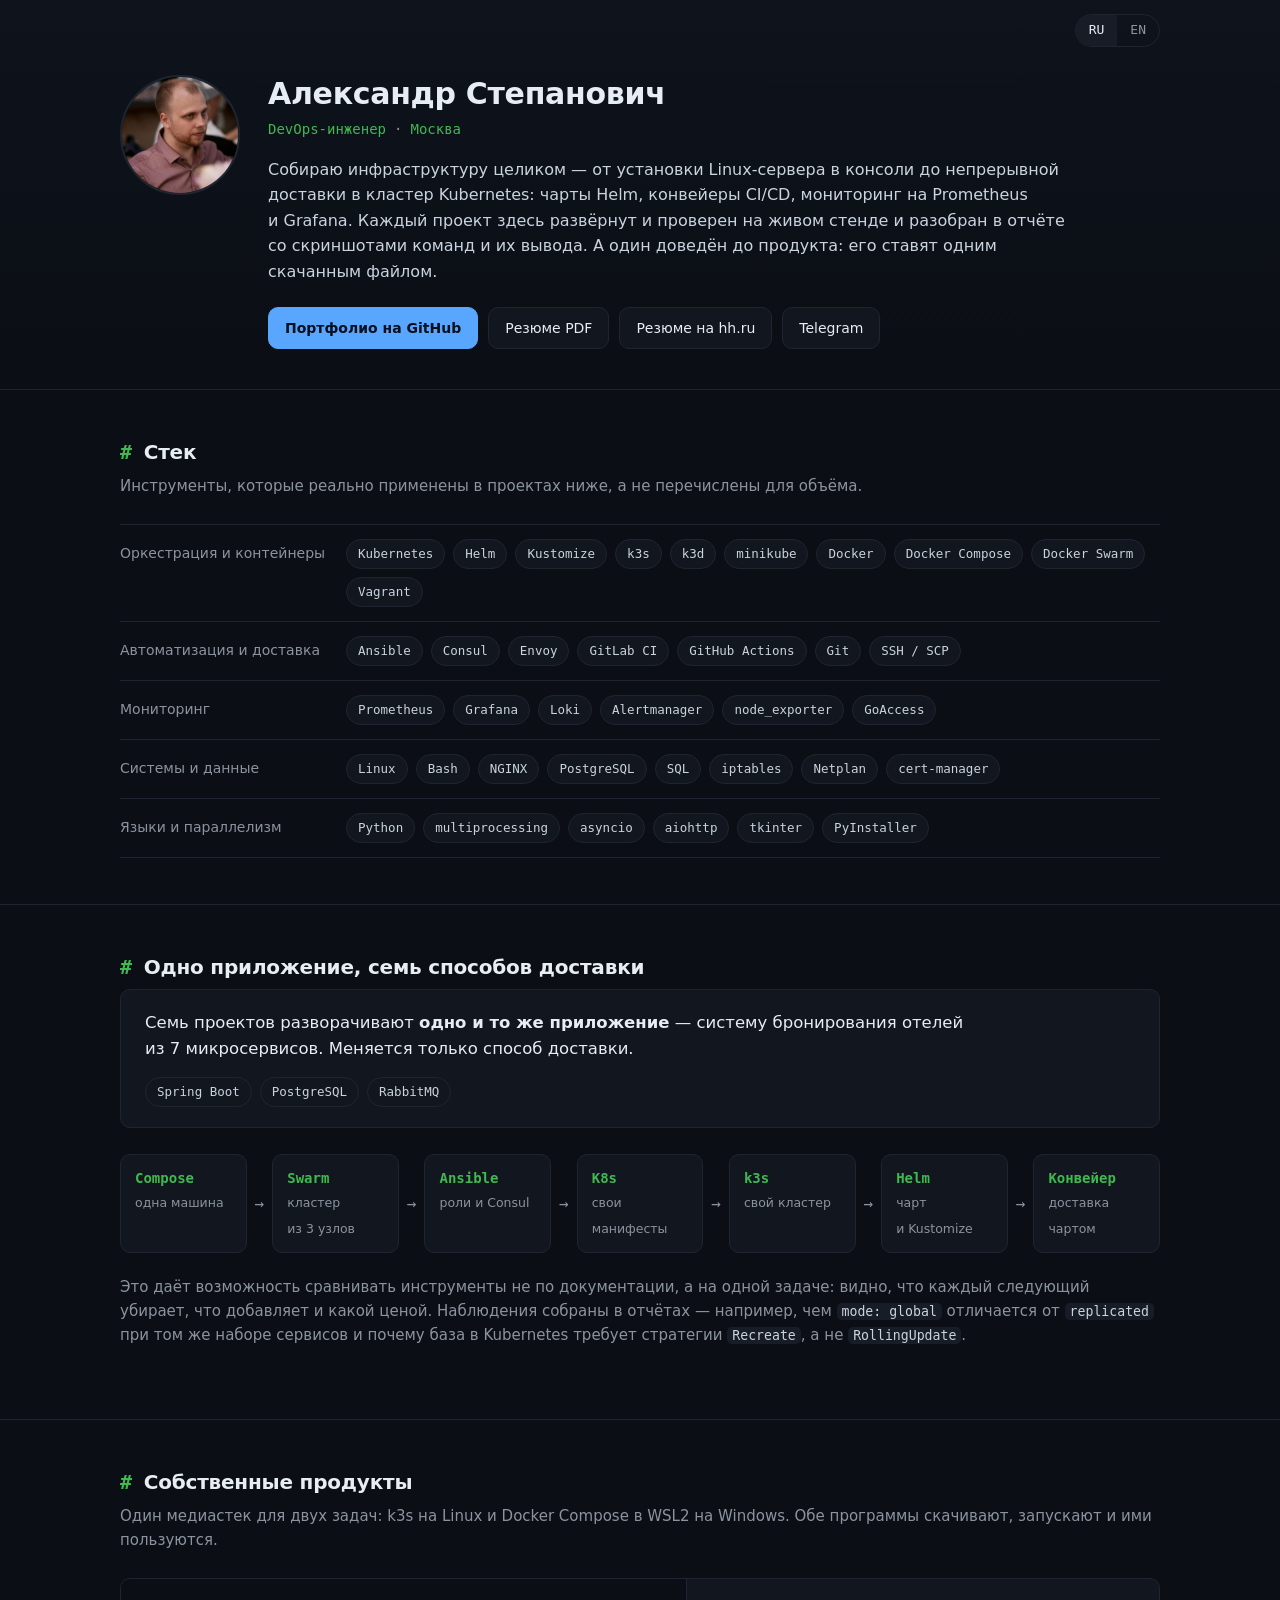
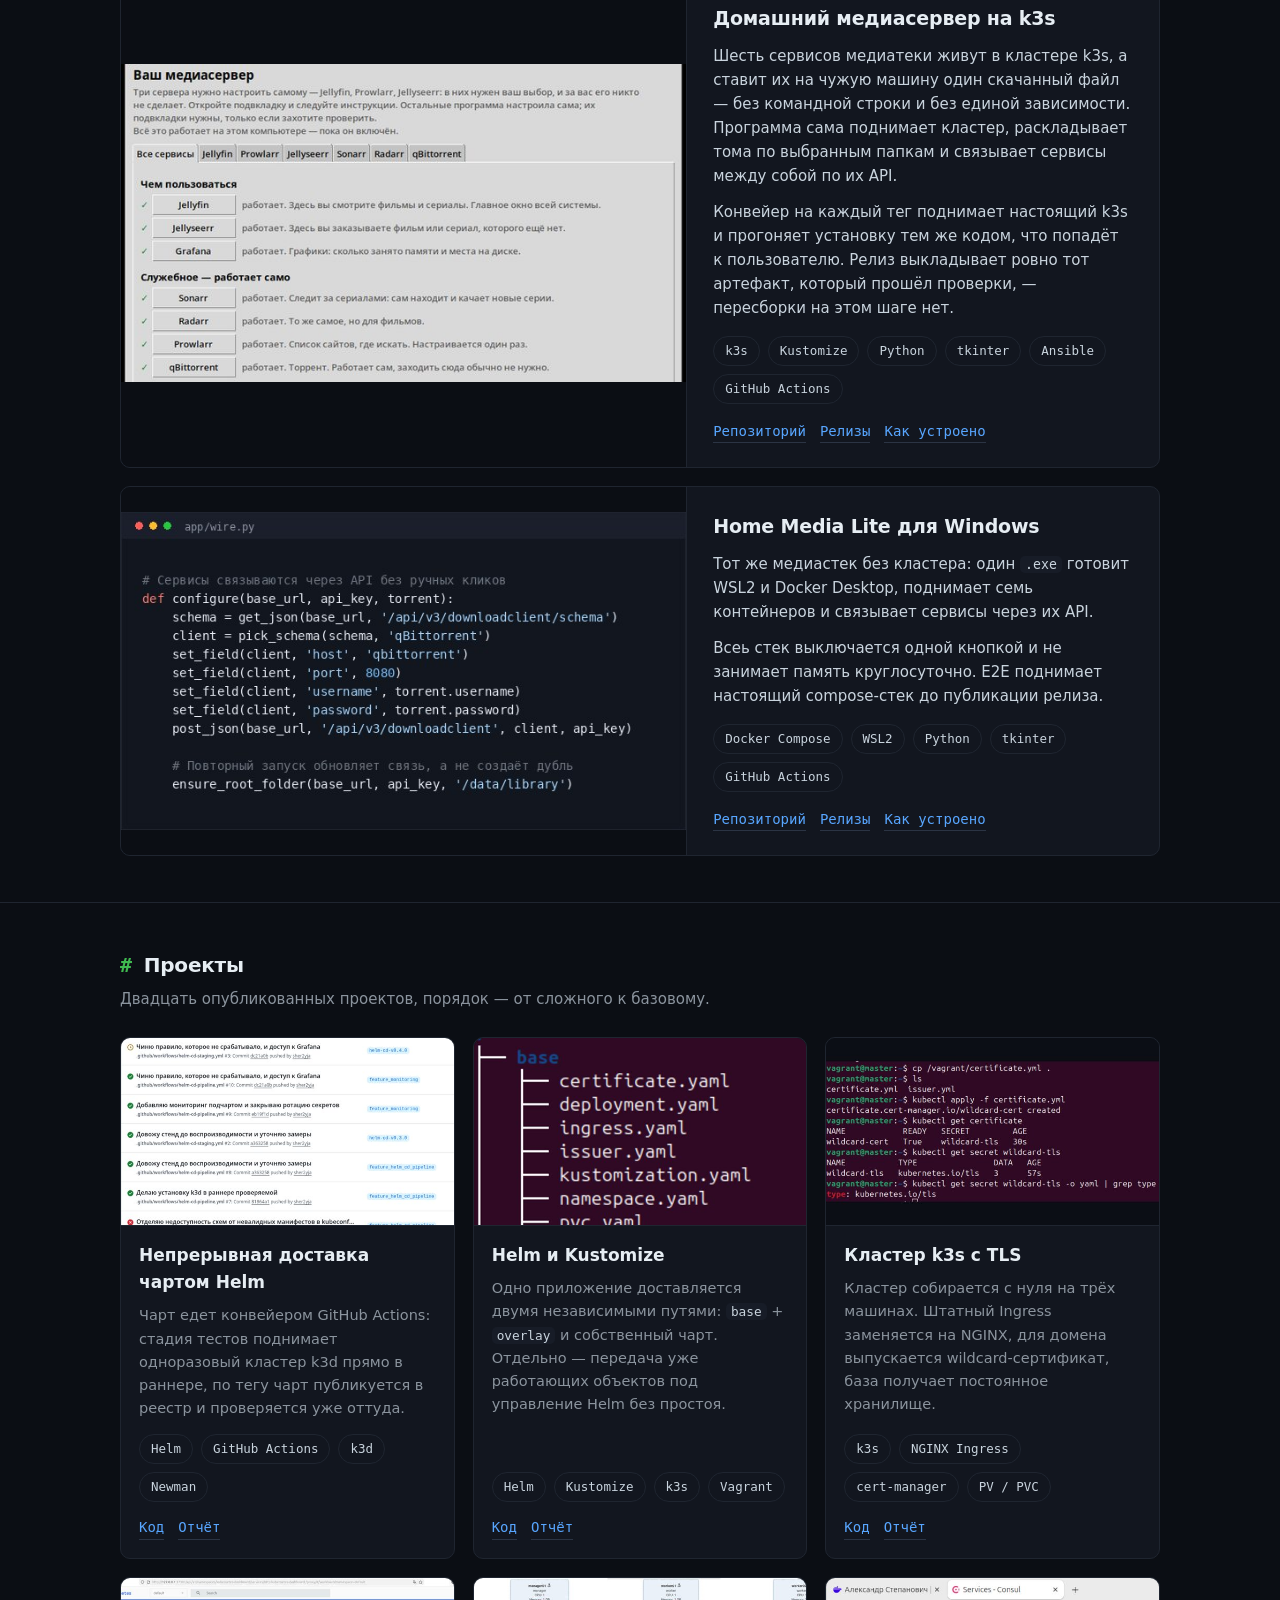
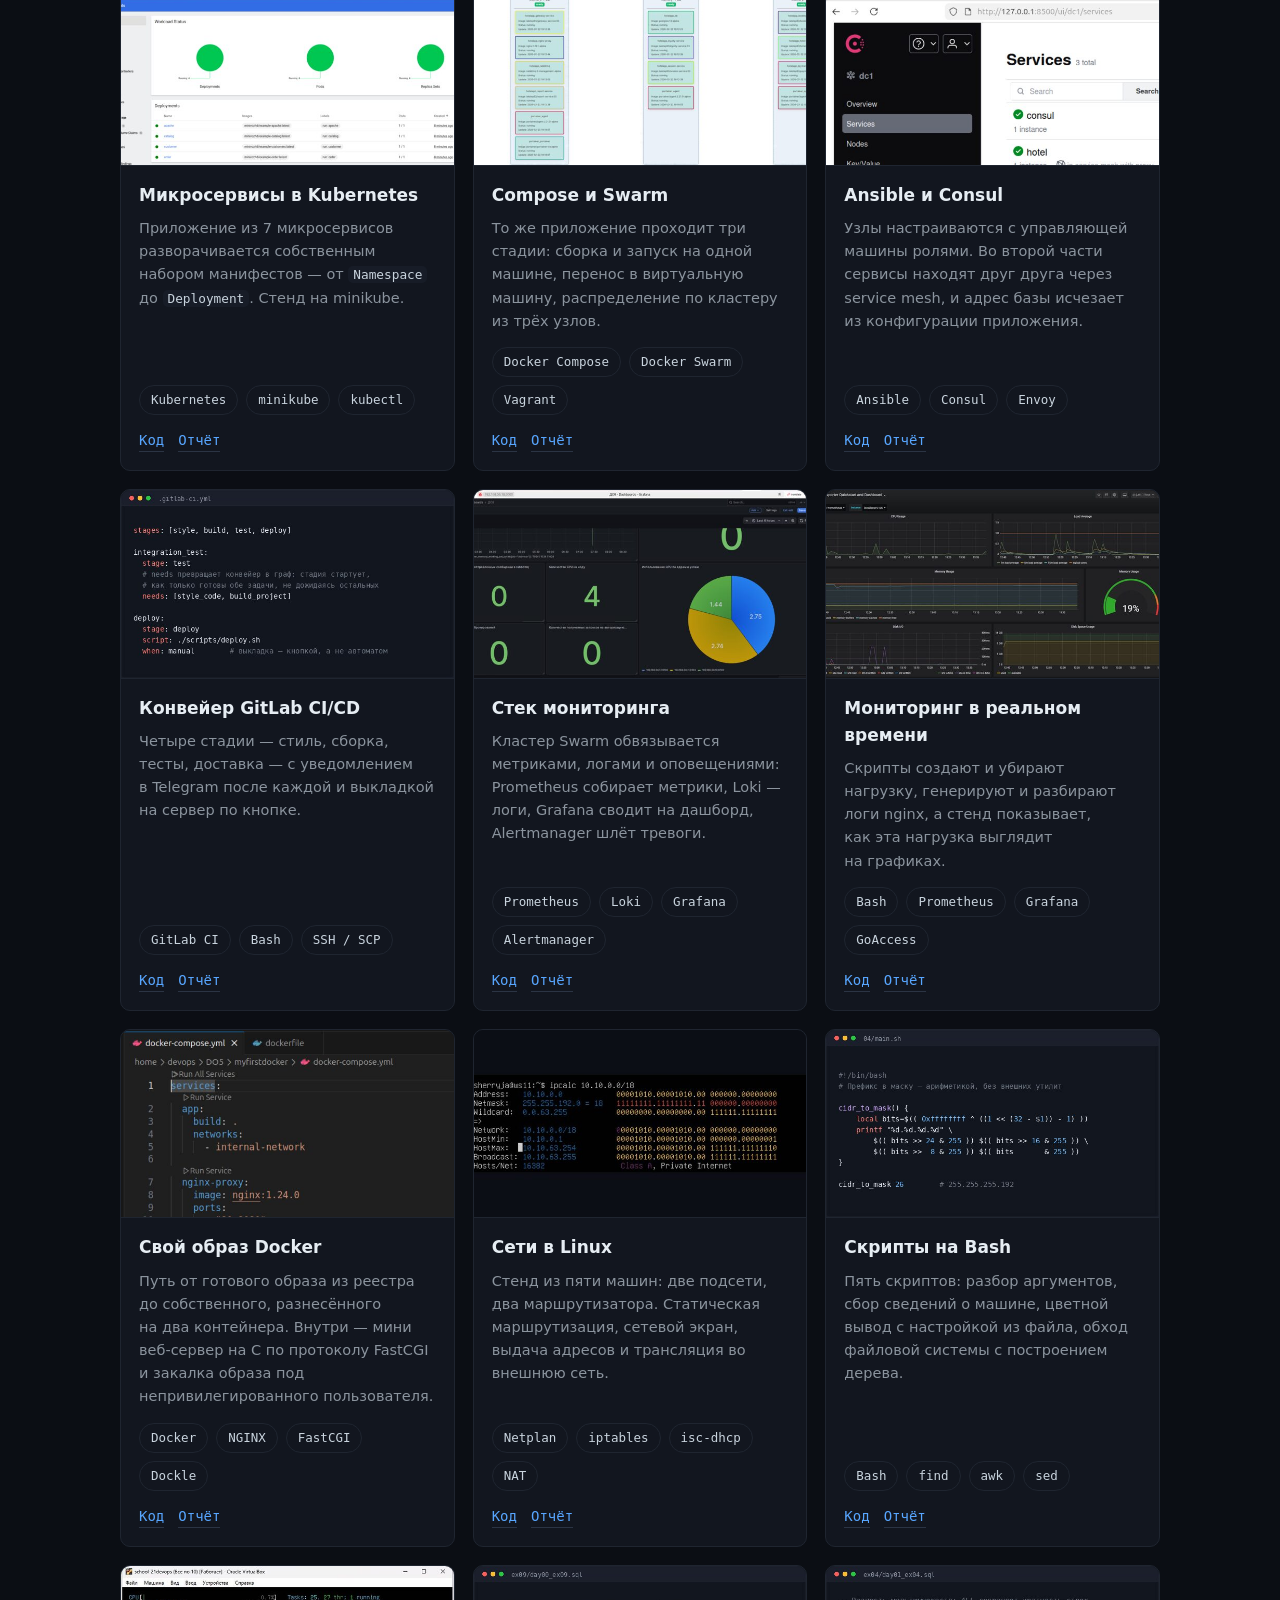
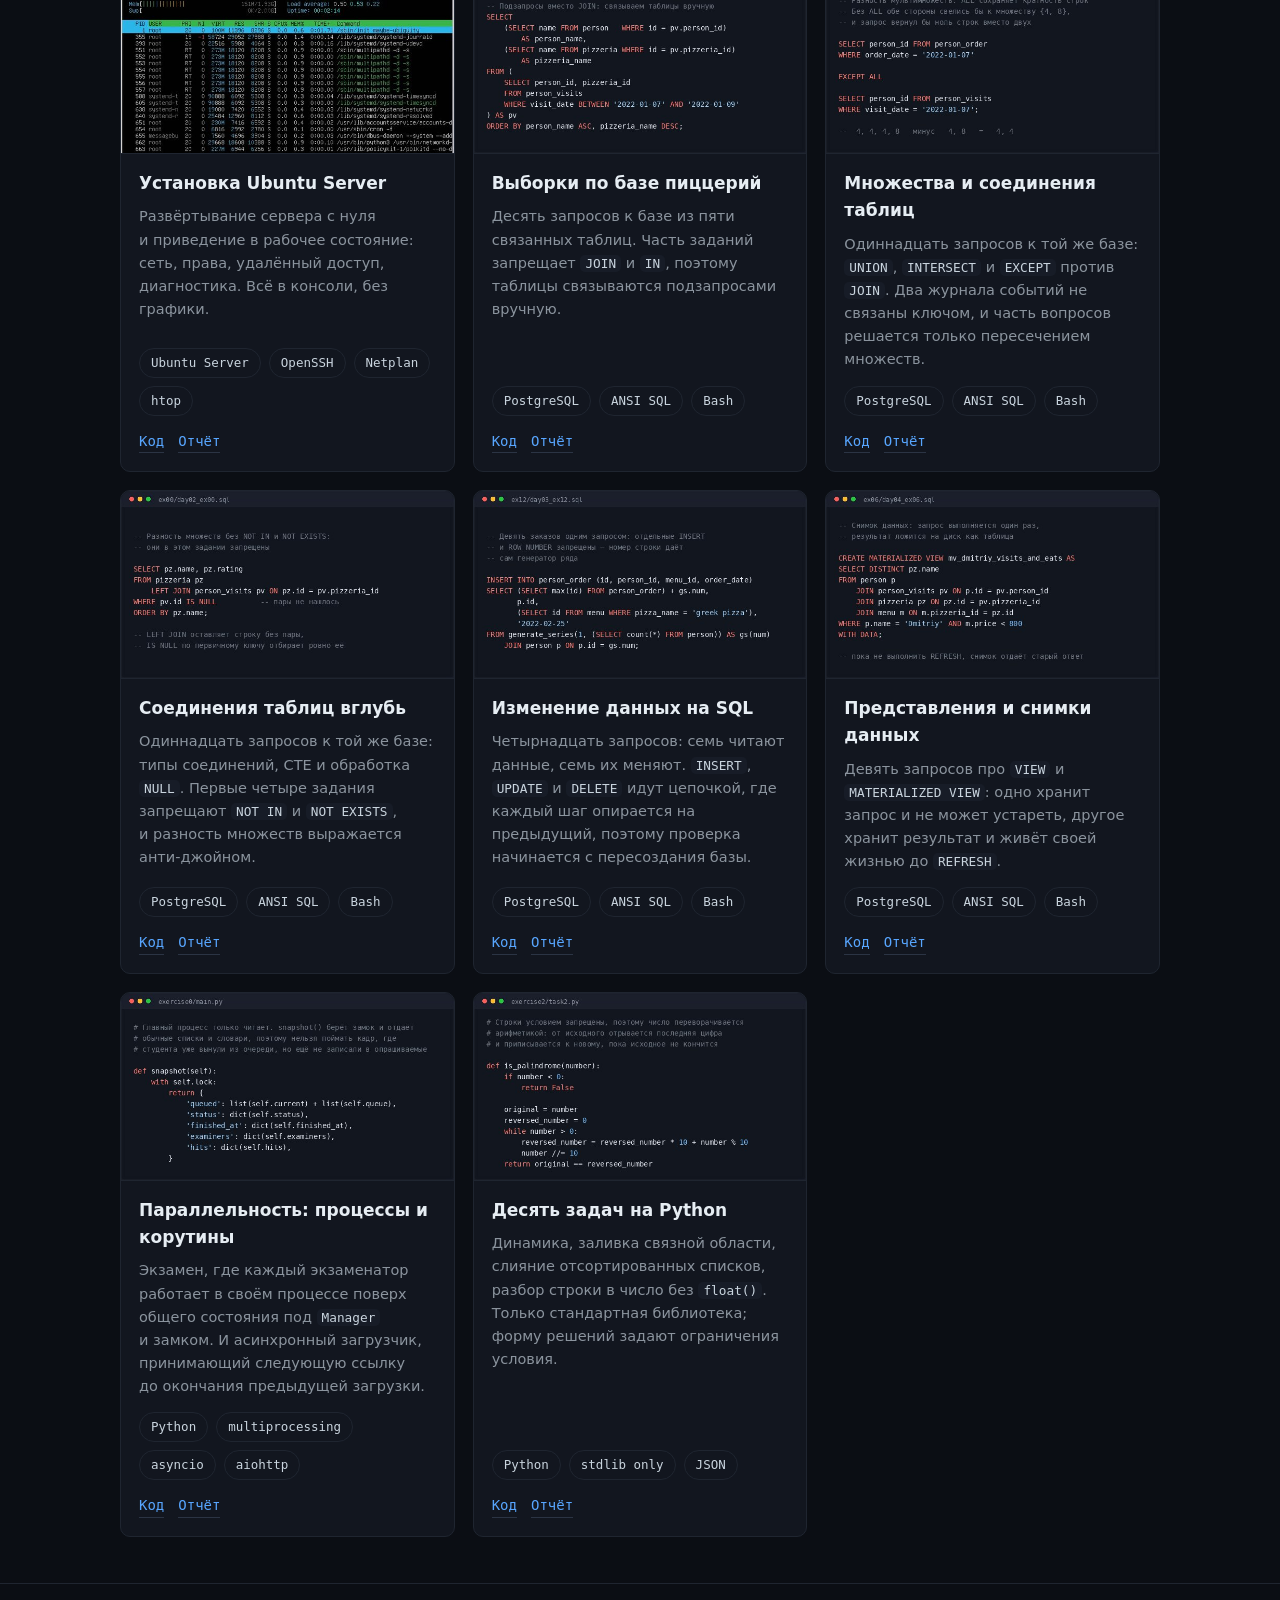
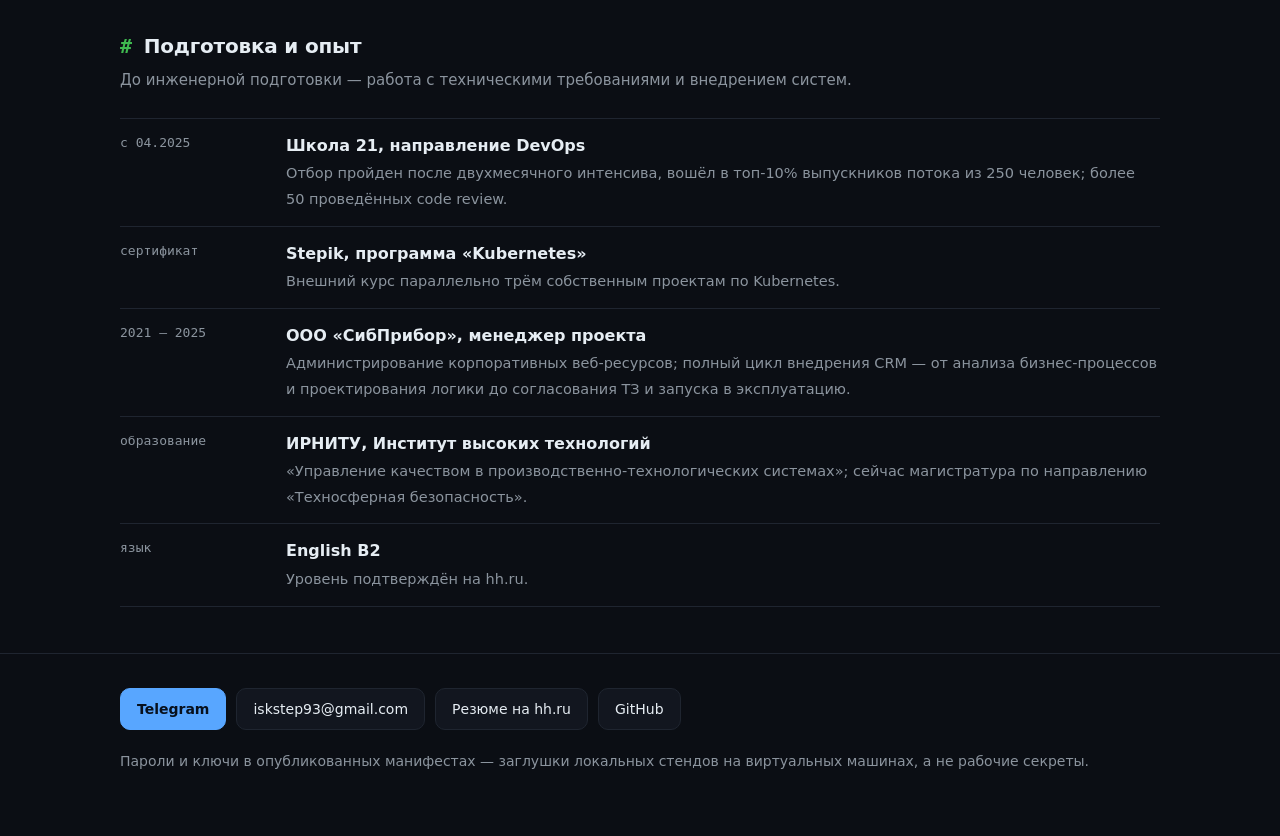
==== commit e83d9cd7: "Добавляю Home Media Lite на сайт и обновляю резюме" ====
--- a/index.html
+++ b/index.html
@@ -4,9 +4,9 @@
 <meta charset="utf-8">
 <meta name="viewport" content="width=device-width, initial-scale=1">
 <title>Александр Степанович — DevOps-инженер</title>
-<meta name="description" content="Портфолио DevOps: Kubernetes, Helm, Ansible, Docker, CI/CD и мониторинг. Двадцать проектов с отчётами и рабочими конфигурациями плюс собственный продукт на k3s с релизами.">
+<meta name="description" content="Портфолио DevOps: Kubernetes, Helm, Ansible, Docker, CI/CD и мониторинг. Двадцать проектов с отчётами и рабочими конфигурациями плюс два собственных медиапродукта для Linux и Windows.">
 <meta property="og:title" content="Александр Степанович — DevOps-инженер">
-<meta property="og:description" content="Портфолио DevOps: Kubernetes, Helm, Ansible, Docker, CI/CD и мониторинг. Двадцать проектов и собственный продукт на k3s.">
+<meta property="og:description" content="Портфолио DevOps: Kubernetes, Helm, Ansible, Docker, CI/CD и мониторинг. Двадцать проектов и два собственных медиапродукта.">
 <meta property="og:image" content="https://sher2yja.github.io/assets/photo.jpg">
 <meta property="og:url" content="https://sher2yja.github.io/">
 <meta property="og:type" content="profile">
@@ -133,8 +133,8 @@
 
 <section id="product">
   <div class="wrap">
-    <h2>Собственный продукт</h2>
-    <p class="sub">Не отчёт о стенде, а программа: её скачивают, запускают и ей пользуются. Единственная работа здесь с версией и релизами.</p>
+    <h2>Собственные продукты</h2>
+    <p class="sub">Один медиастек для двух задач: k3s на Linux и Docker Compose в WSL2 на Windows. Обе программы скачивают, запускают и ими пользуются.</p>
 
     <article class="product">
       <div class="product-shot">
@@ -149,6 +149,23 @@
           <a href="https://github.com/sher2yja/home-media-k3s">Репозиторий</a>
           <a href="https://github.com/sher2yja/home-media-k3s/releases">Релизы</a>
           <a href="https://github.com/sher2yja/home-media-k3s/blob/master/DEVELOPMENT.md">Как устроено</a>
+        </div>
+      </div>
+    </article>
+
+    <article class="product">
+      <div class="product-shot">
+        <img src="assets/covers/home-media-lite.jpg" alt="Код связывания сервисов Home Media Lite" width="640" height="360">
+      </div>
+      <div class="product-body">
+        <h3>Home Media Lite для Windows</h3>
+        <p>Тот же медиастек без кластера: один <code>.exe</code> готовит WSL2 и Docker Desktop, поднимает семь контейнеров и связывает сервисы через их API.</p>
+        <p>Всеь стек выключается одной кнопкой и не занимает память круглосуточно. E2E поднимает настоящий compose-стек до публикации релиза.</p>
+        <div class="chips"><span class="chip">Docker Compose</span><span class="chip">WSL2</span><span class="chip">Python</span><span class="chip">tkinter</span><span class="chip">GitHub Actions</span></div>
+        <div class="links">
+          <a href="https://github.com/sher2yja/home-media-lite">Репозиторий</a>
+          <a href="https://github.com/sher2yja/home-media-lite/releases">Релизы</a>
+          <a href="https://github.com/sher2yja/home-media-lite/blob/master/DEVELOPMENT.md">Как устроено</a>
         </div>
       </div>
     </article>
--- a/assets/style.css
+++ b/assets/style.css
@@ -402,6 +402,8 @@
 .product-body .chips { margin: 4px 0 16px; }
 
 .product-body .links { margin-top: auto; }
+
+.product + .product { margin-top: 18px; }
 
 /* ---------- опыт ---------- */
 
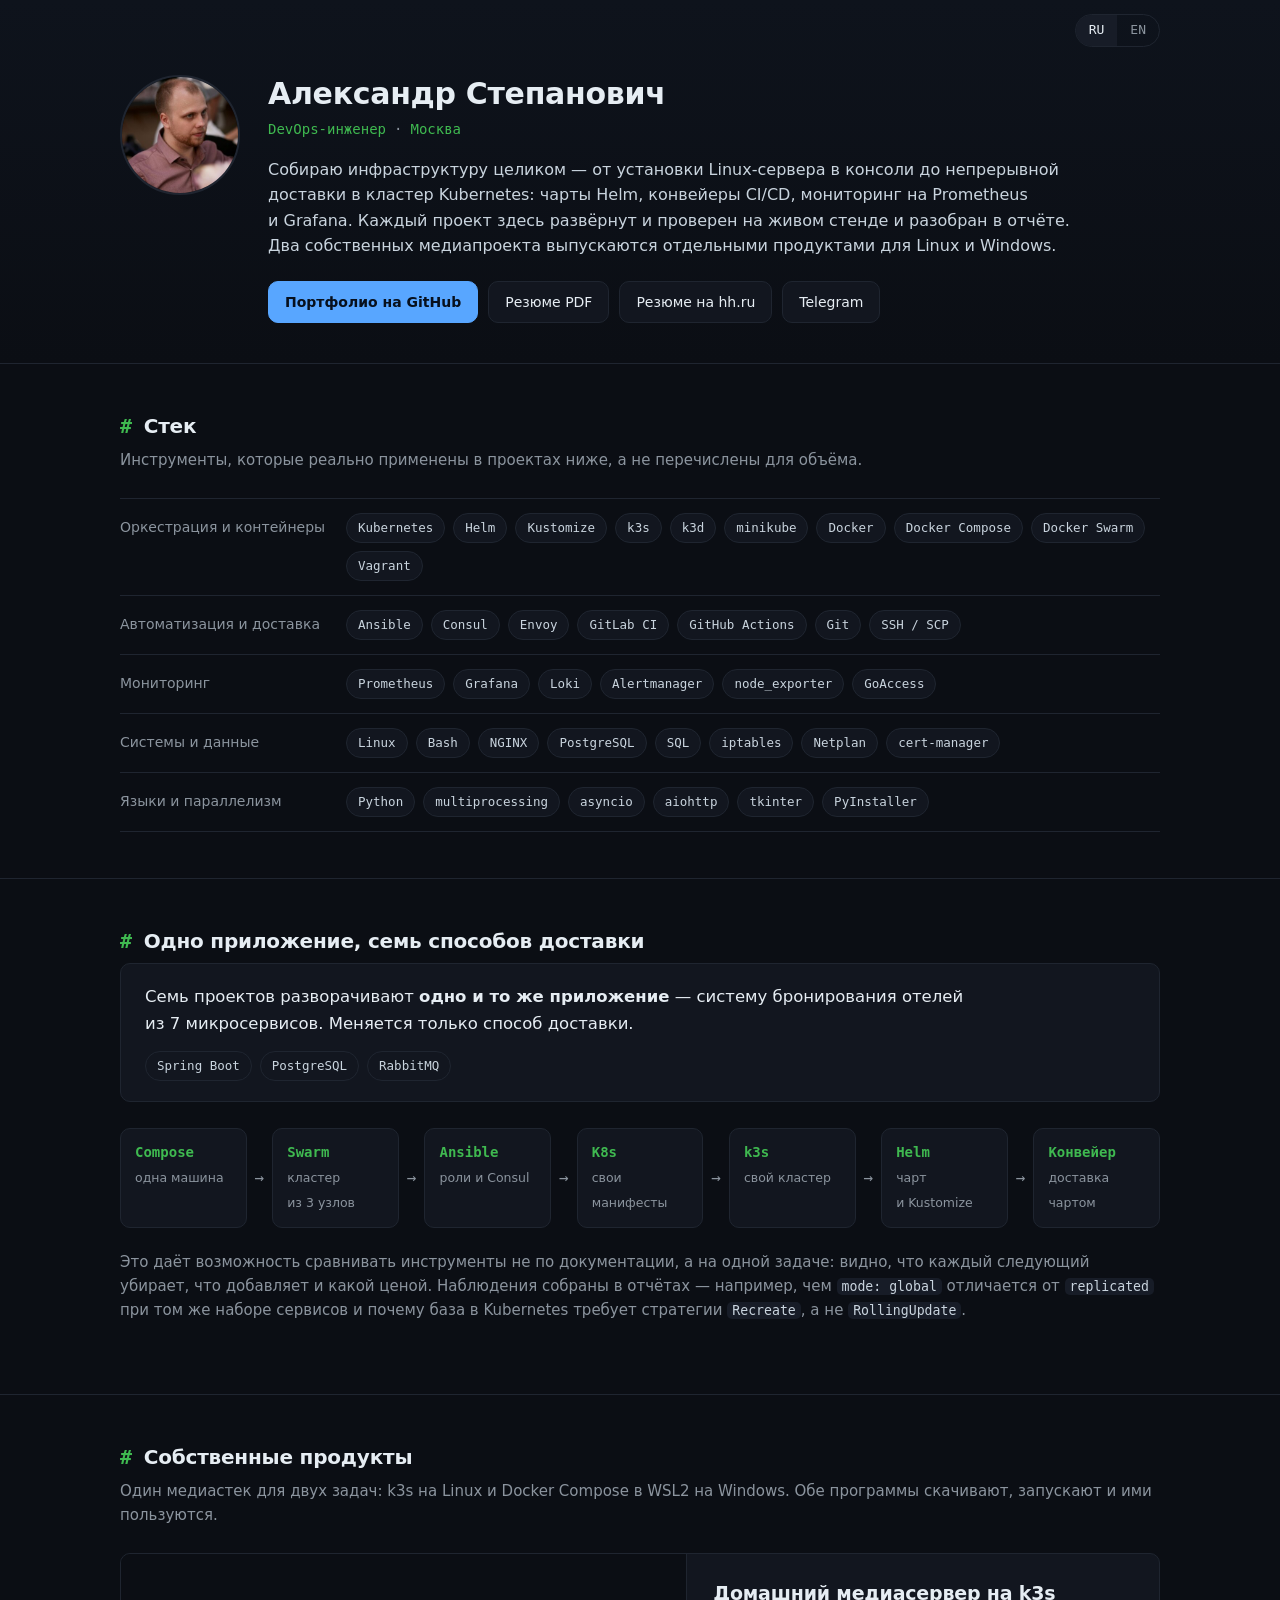
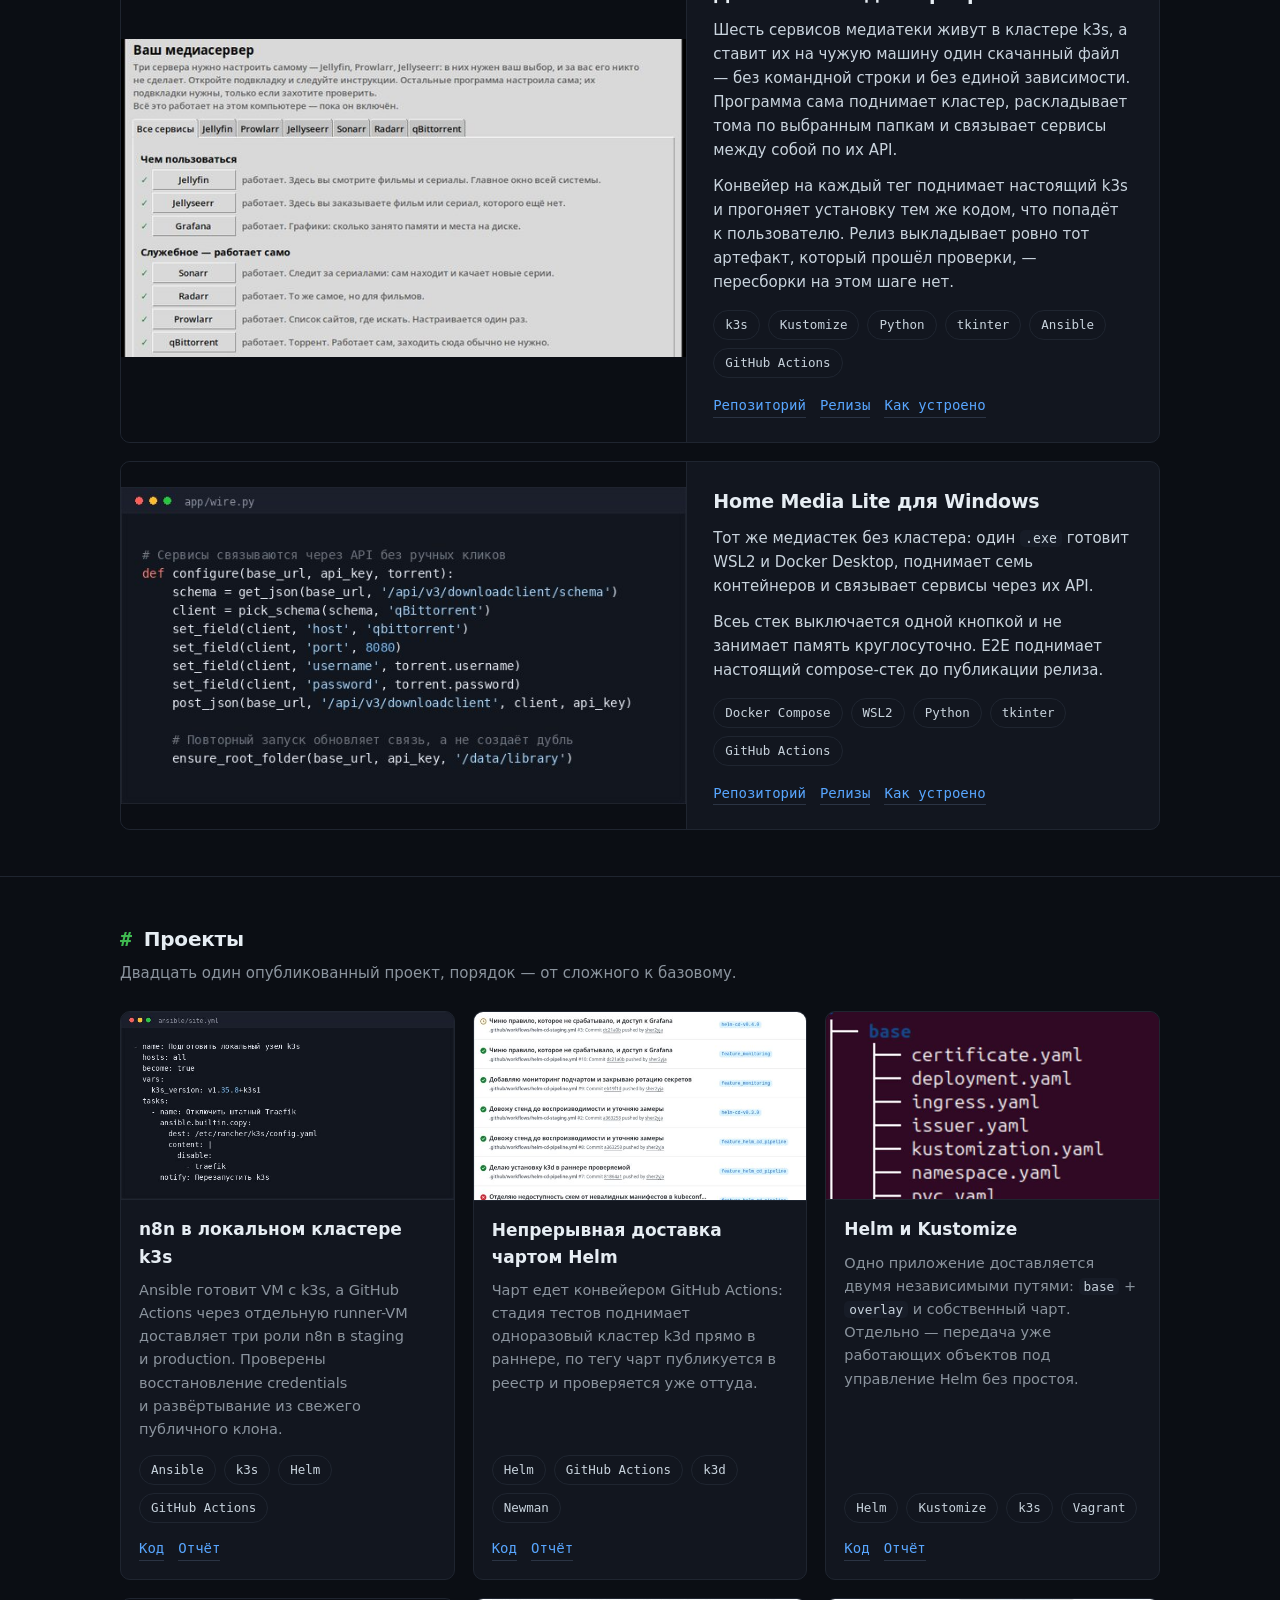
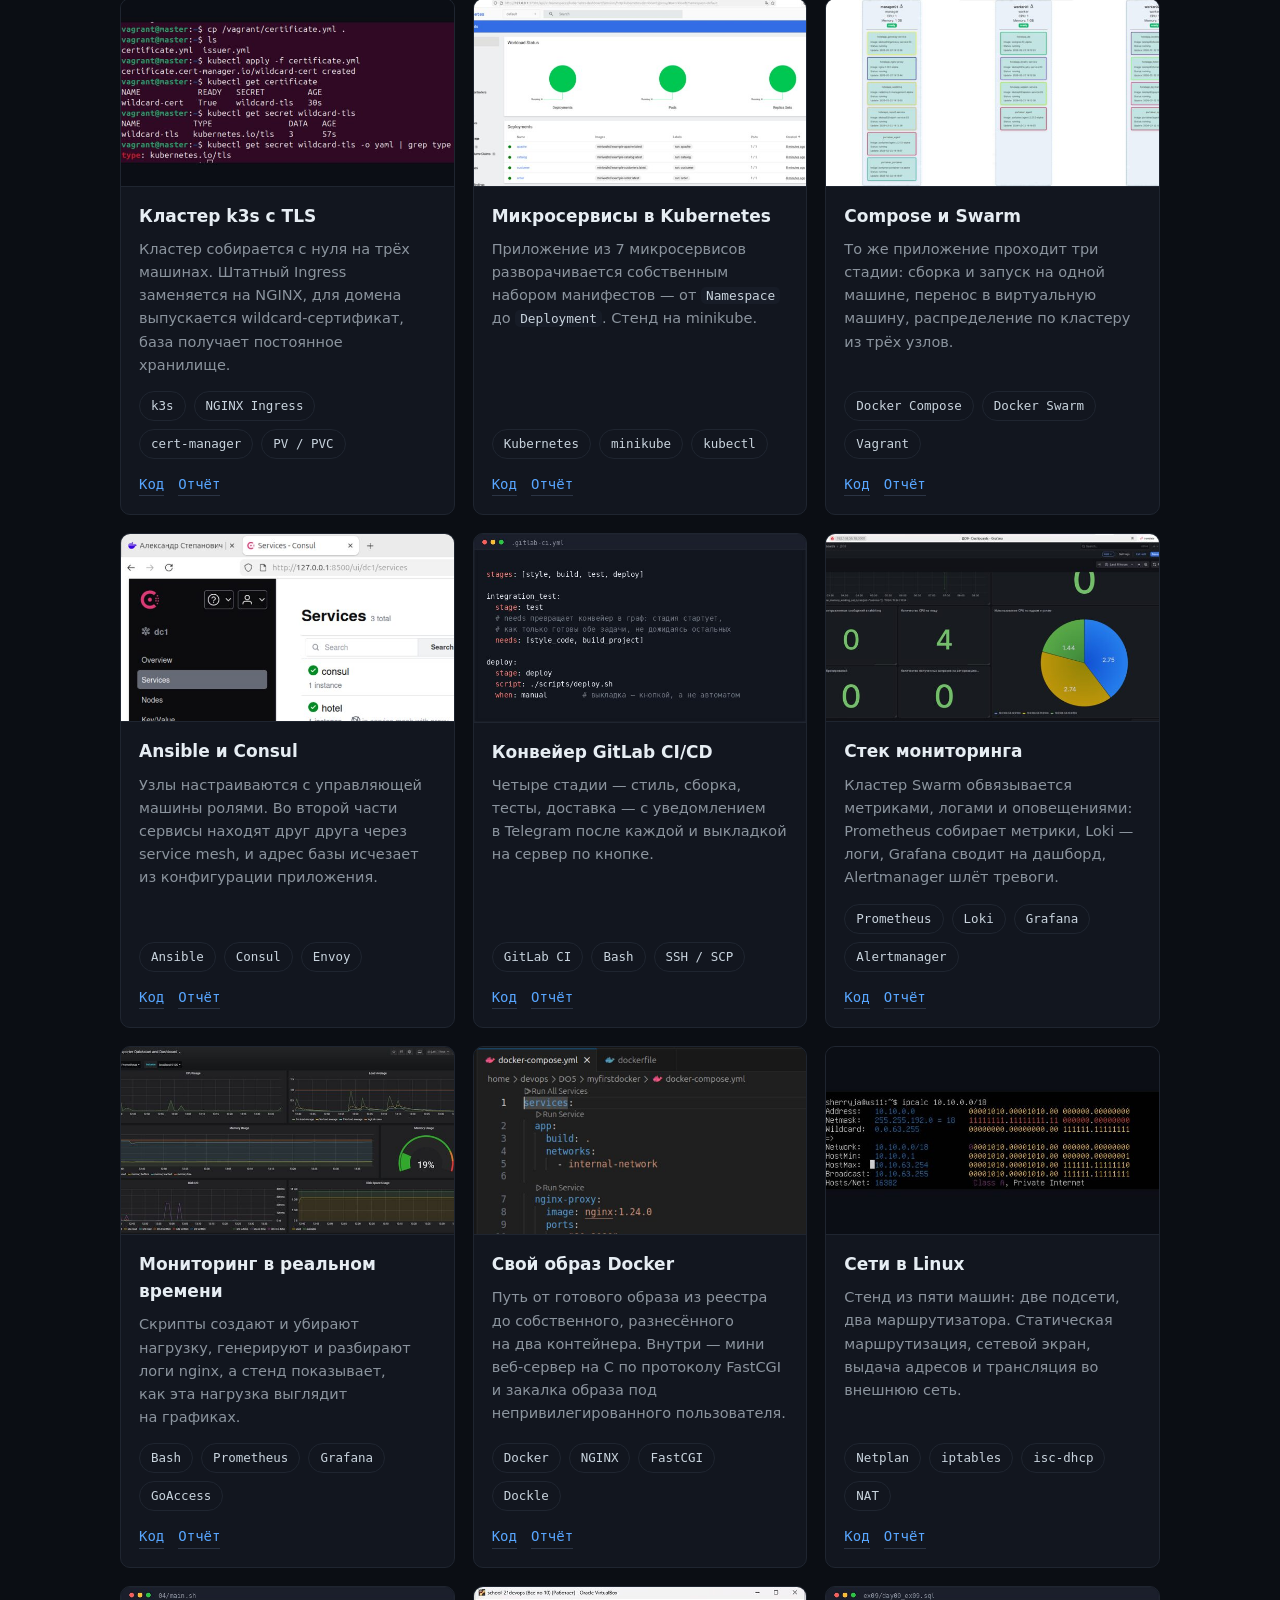
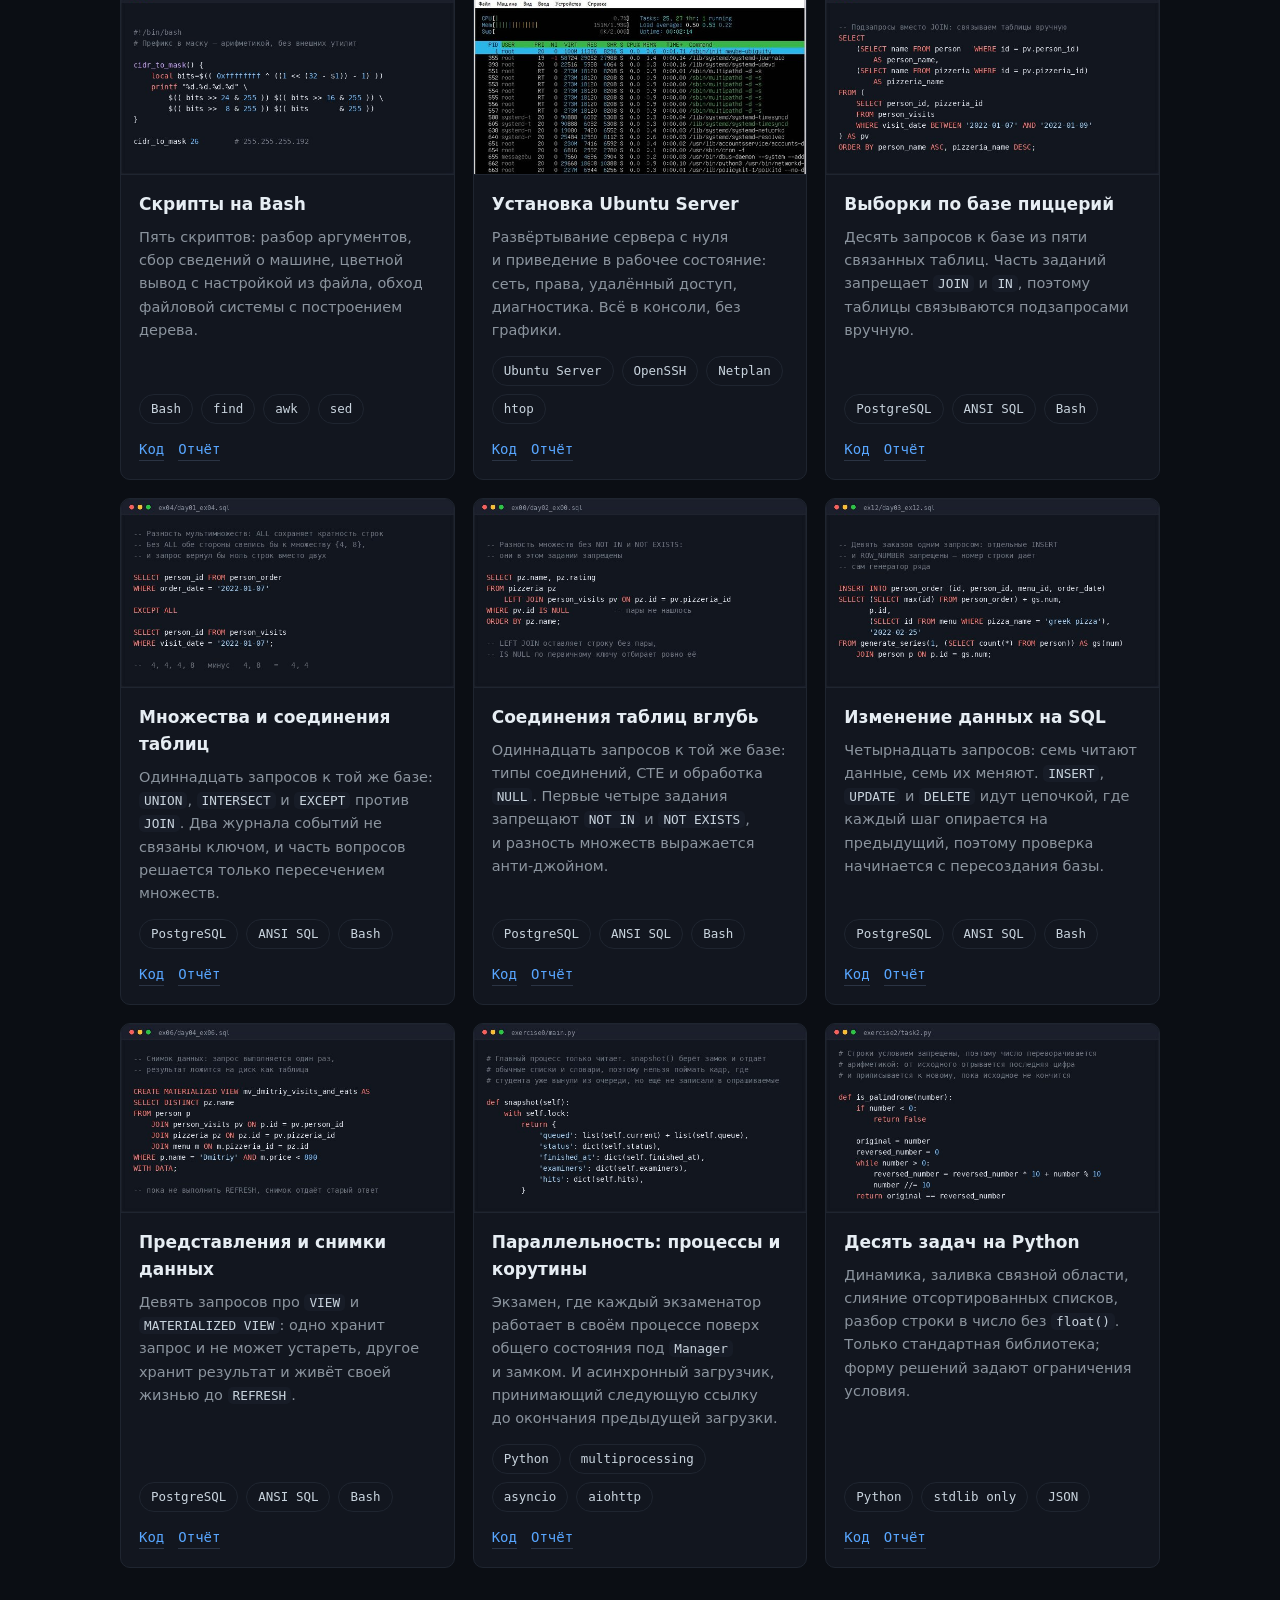
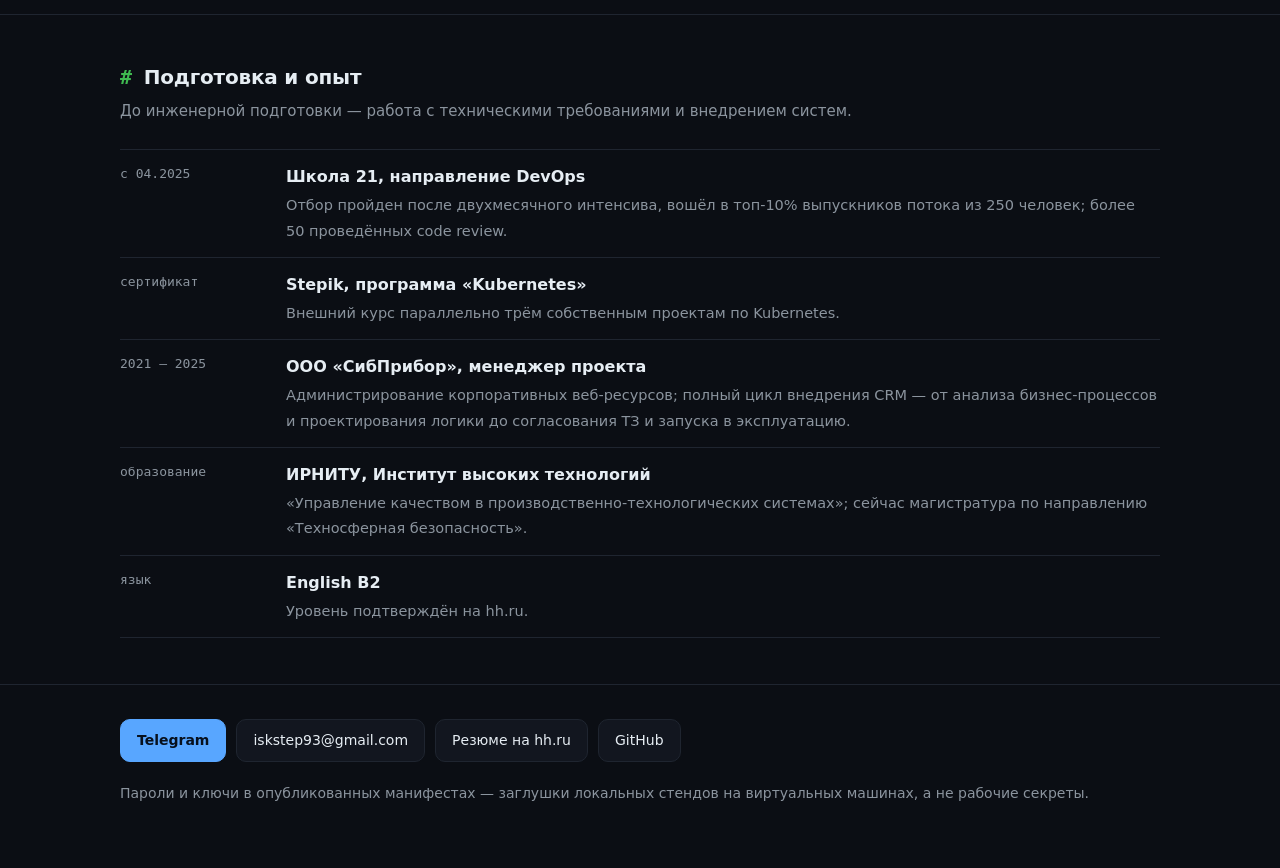
==== commit abf5625d: "Добавляю DO14 на сайт и обновляю резюме" ====
--- a/index.html
+++ b/index.html
@@ -4,9 +4,9 @@
 <meta charset="utf-8">
 <meta name="viewport" content="width=device-width, initial-scale=1">
 <title>Александр Степанович — DevOps-инженер</title>
-<meta name="description" content="Портфолио DevOps: Kubernetes, Helm, Ansible, Docker, CI/CD и мониторинг. Двадцать проектов с отчётами и рабочими конфигурациями плюс два собственных медиапродукта для Linux и Windows.">
+<meta name="description" content="Портфолио DevOps: Kubernetes, Helm, Ansible, Docker, CI/CD и мониторинг. Двадцать один проект с отчётами и рабочими конфигурациями плюс два собственных медиапродукта для Linux и Windows.">
 <meta property="og:title" content="Александр Степанович — DevOps-инженер">
-<meta property="og:description" content="Портфолио DevOps: Kubernetes, Helm, Ansible, Docker, CI/CD и мониторинг. Двадцать проектов и два собственных медиапродукта.">
+<meta property="og:description" content="Портфолио DevOps: Kubernetes, Helm, Ansible, Docker, CI/CD и мониторинг. Двадцать один проект и два собственных медиапродукта.">
 <meta property="og:image" content="https://sher2yja.github.io/assets/photo.jpg">
 <meta property="og:url" content="https://sher2yja.github.io/">
 <meta property="og:type" content="profile">
@@ -29,9 +29,9 @@
           Собираю инфраструктуру целиком — от установки Linux-сервера в консоли
           до непрерывной доставки в кластер Kubernetes: чарты Helm, конвейеры
           CI/CD, мониторинг на Prometheus и Grafana. Каждый проект здесь
-          развёрнут и проверен на живом стенде и разобран в отчёте
-          со скриншотами команд и их вывода. А один доведён до продукта:
-          его ставят одним скачанным файлом.
+          развёрнут и проверен на живом стенде и разобран в отчёте.
+          Два собственных медиапроекта выпускаются отдельными продуктами
+          для Linux и Windows.
         </p>
         <div class="actions">
           <a class="btn btn-primary" href="https://github.com/sher2yja/portfolio">Портфолио на GitHub</a>
@@ -175,9 +175,22 @@
 <section id="projects">
   <div class="wrap">
     <h2>Проекты</h2>
-    <p class="sub">Двадцать опубликованных проектов, порядок — от сложного к базовому.</p>
+    <p class="sub">Двадцать один опубликованный проект, порядок — от сложного к базовому.</p>
 
     <div class="grid">
+
+      <article class="card">
+        <img src="assets/covers/n8n-k3s-local.jpg" alt="Манифесты локального кластера n8n" loading="lazy" width="640" height="360">
+        <div class="card-body">
+          <h3>n8n в локальном кластере k3s</h3>
+          <p>Ansible готовит VM с k3s, а GitHub Actions через отдельную runner-VM доставляет три роли n8n в staging и production. Проверены восстановление credentials и развёртывание из свежего публичного клона.</p>
+          <div class="chips"><span class="chip">Ansible</span><span class="chip">k3s</span><span class="chip">Helm</span><span class="chip">GitHub Actions</span></div>
+          <div class="links">
+            <a href="https://github.com/sher2yja/portfolio/tree/main/devops_projects/n8n-k3s-local">Код</a>
+            <a href="https://github.com/sher2yja/portfolio/blob/main/devops_projects/n8n-k3s-local/main_report.md">Отчёт</a>
+          </div>
+        </div>
+      </article>
 
       <article class="card">
         <img src="assets/covers/helm-cd-pipeline.jpg" alt="Прогоны конвейера в GitHub Actions" loading="lazy" width="640" height="360">
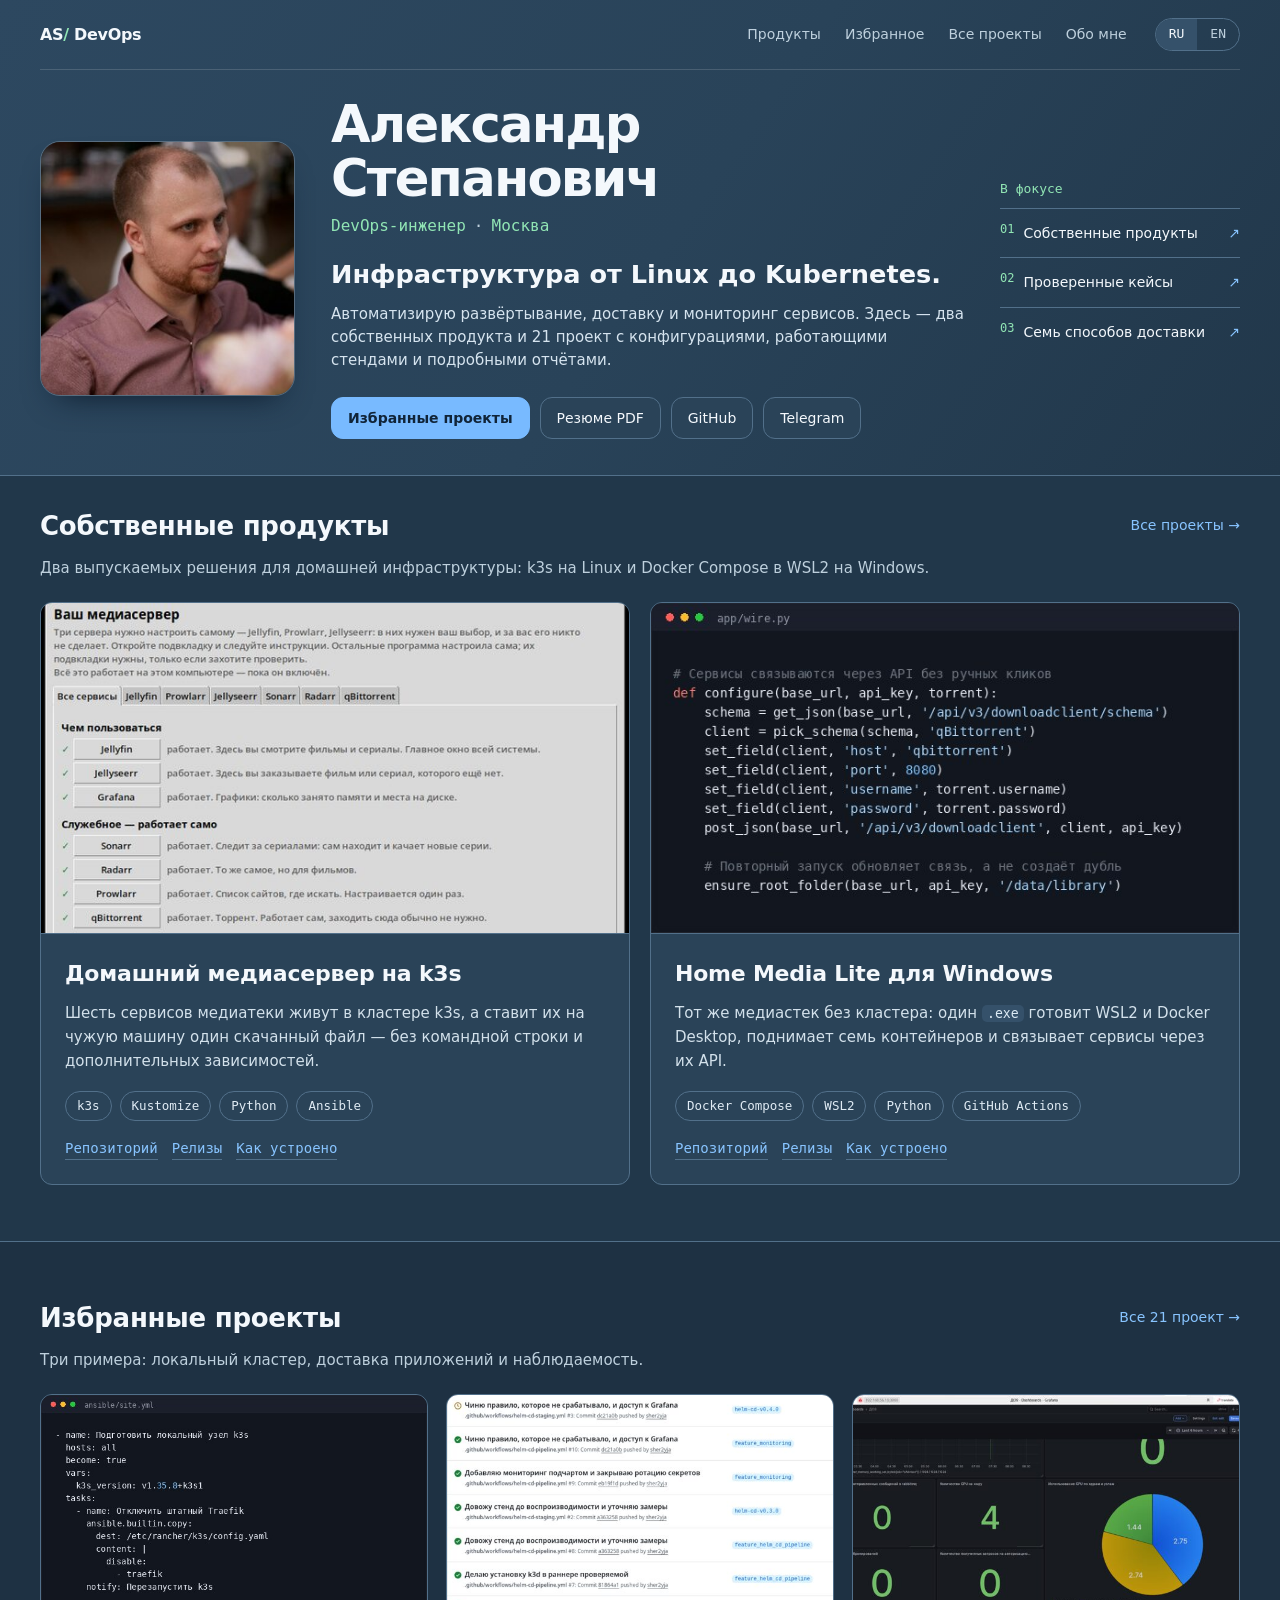
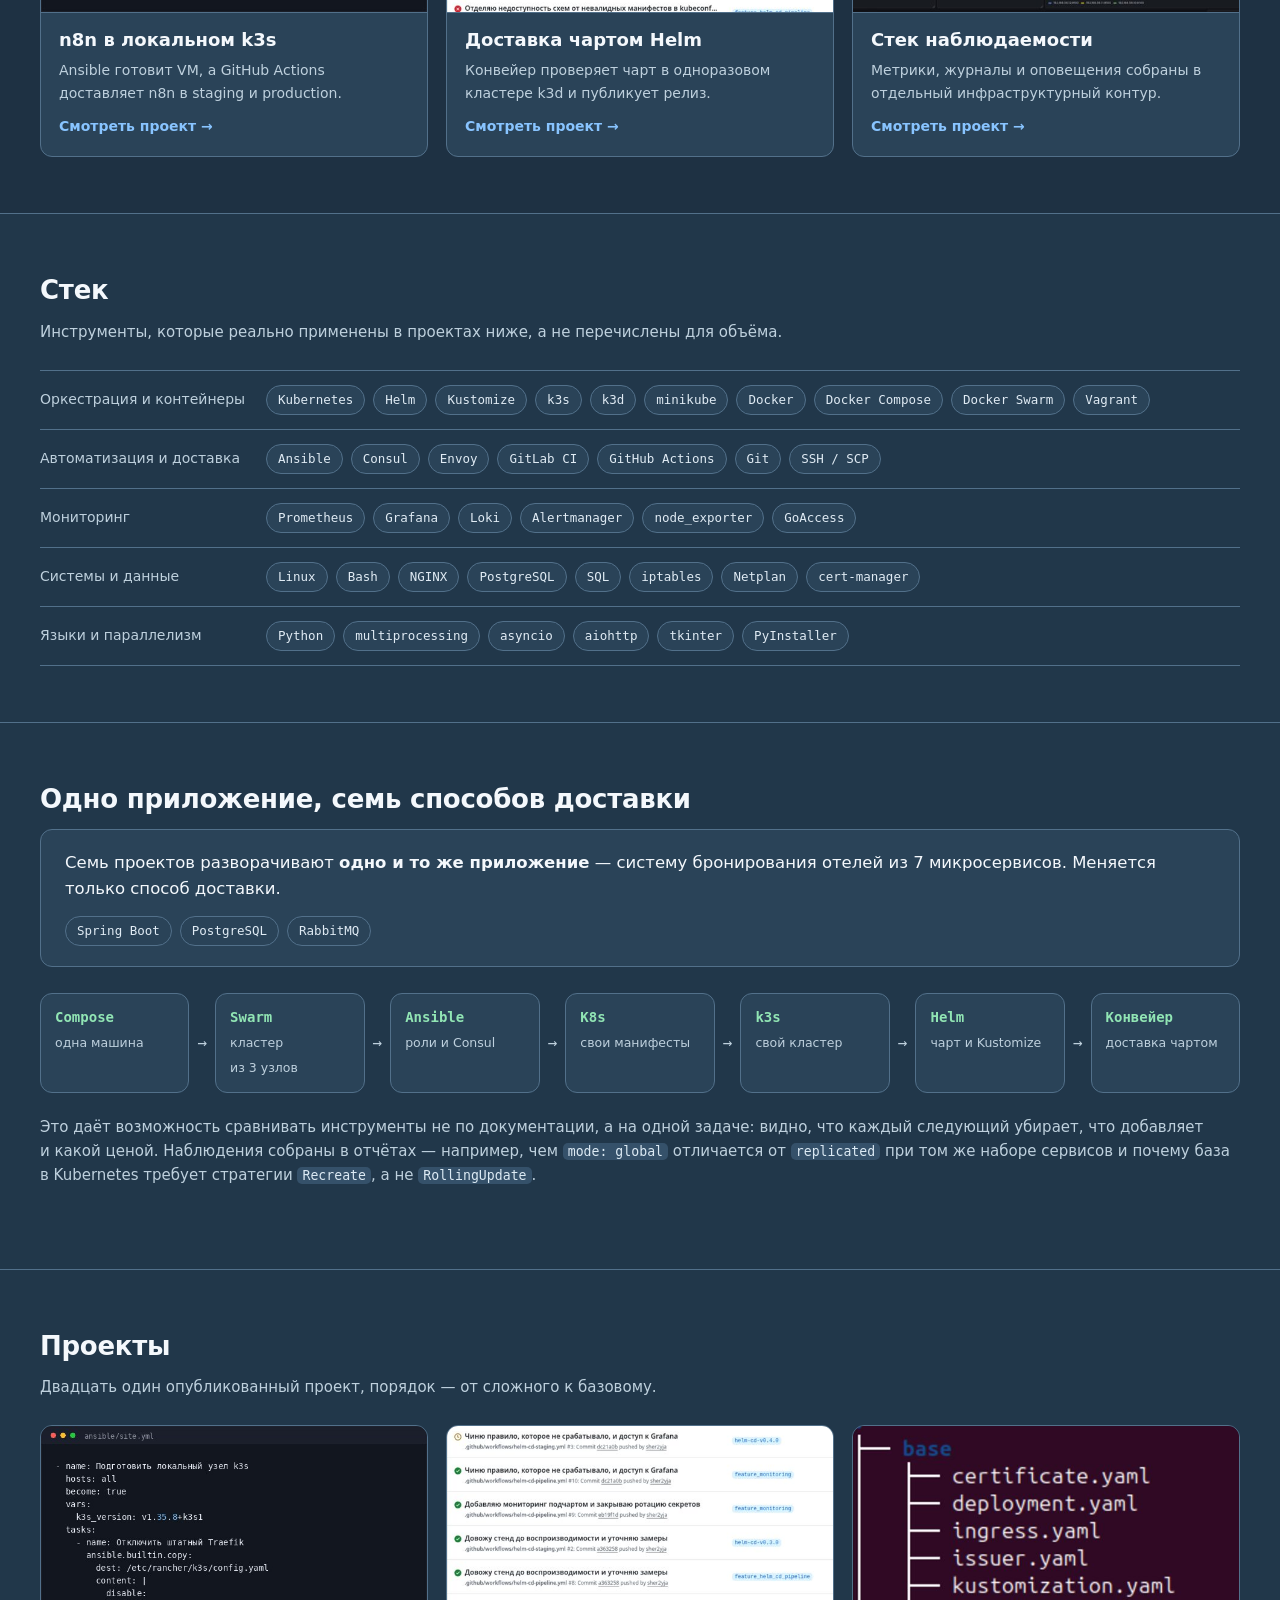
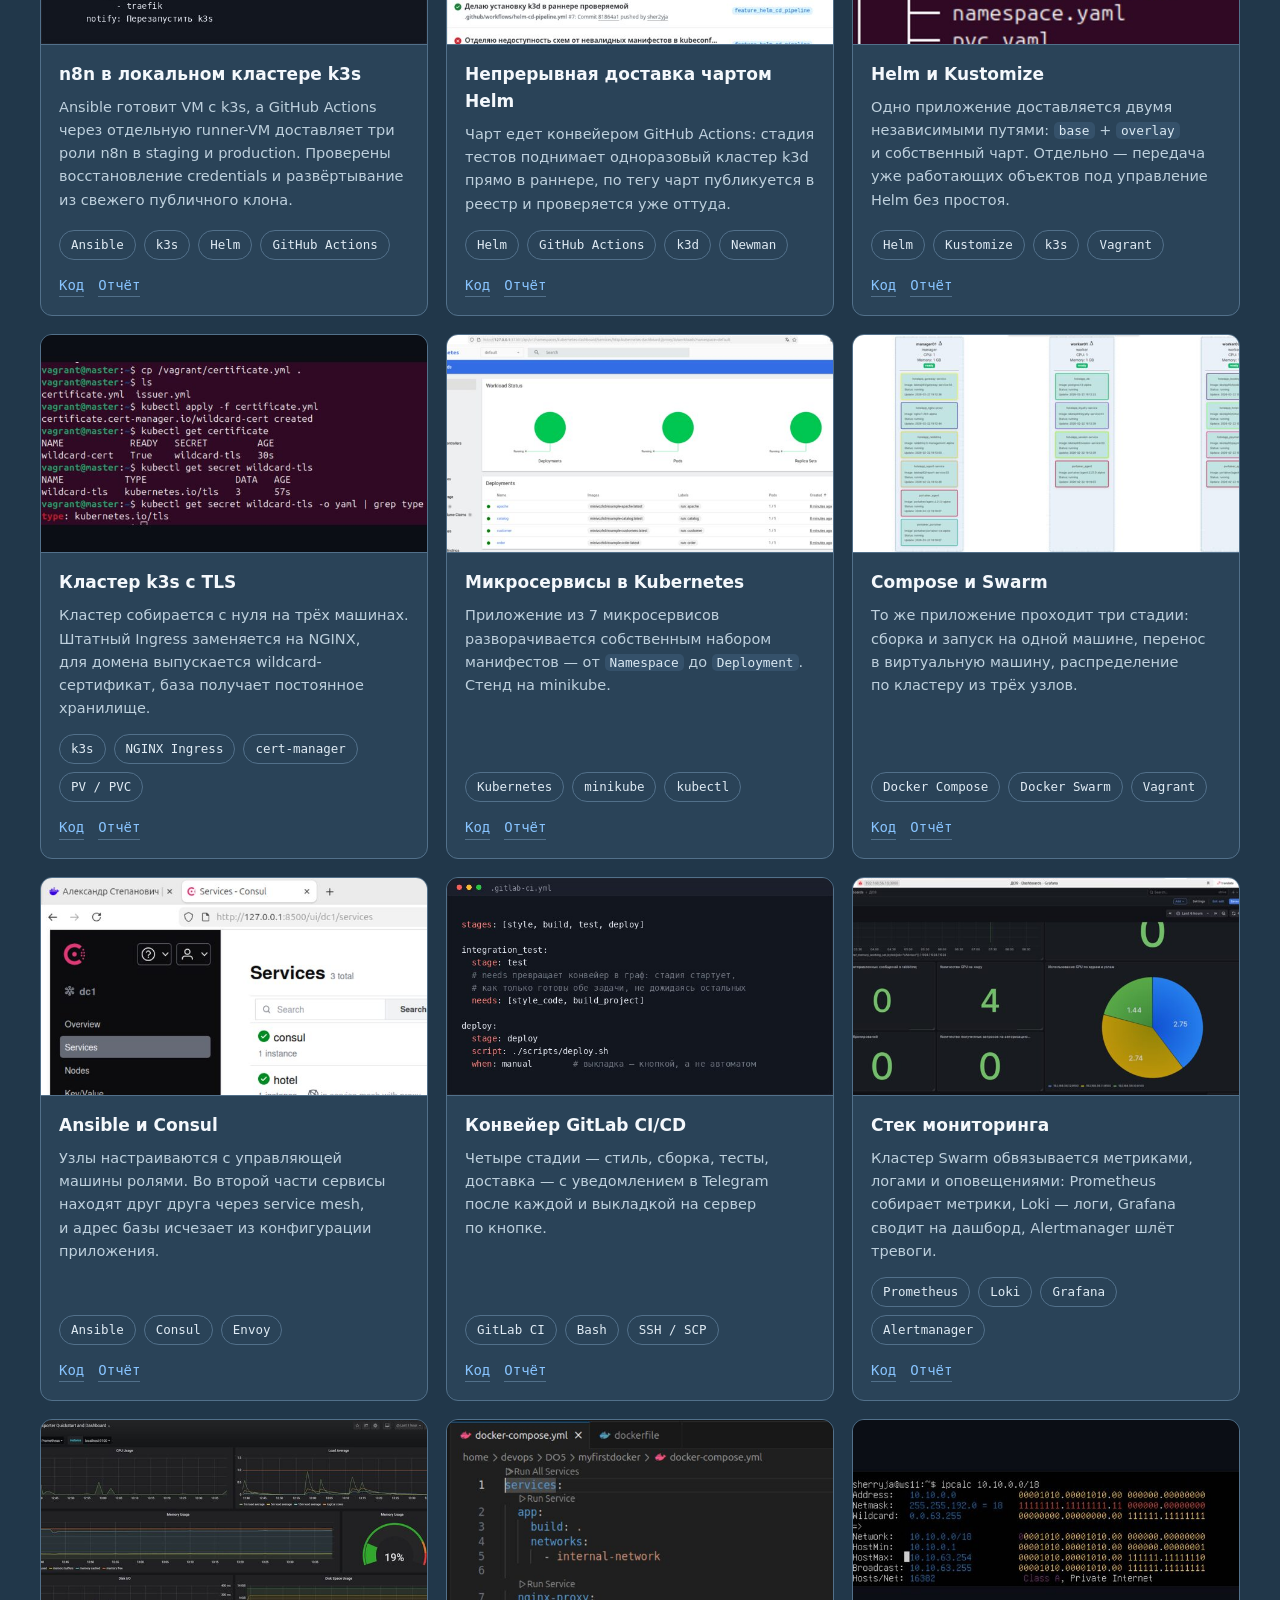
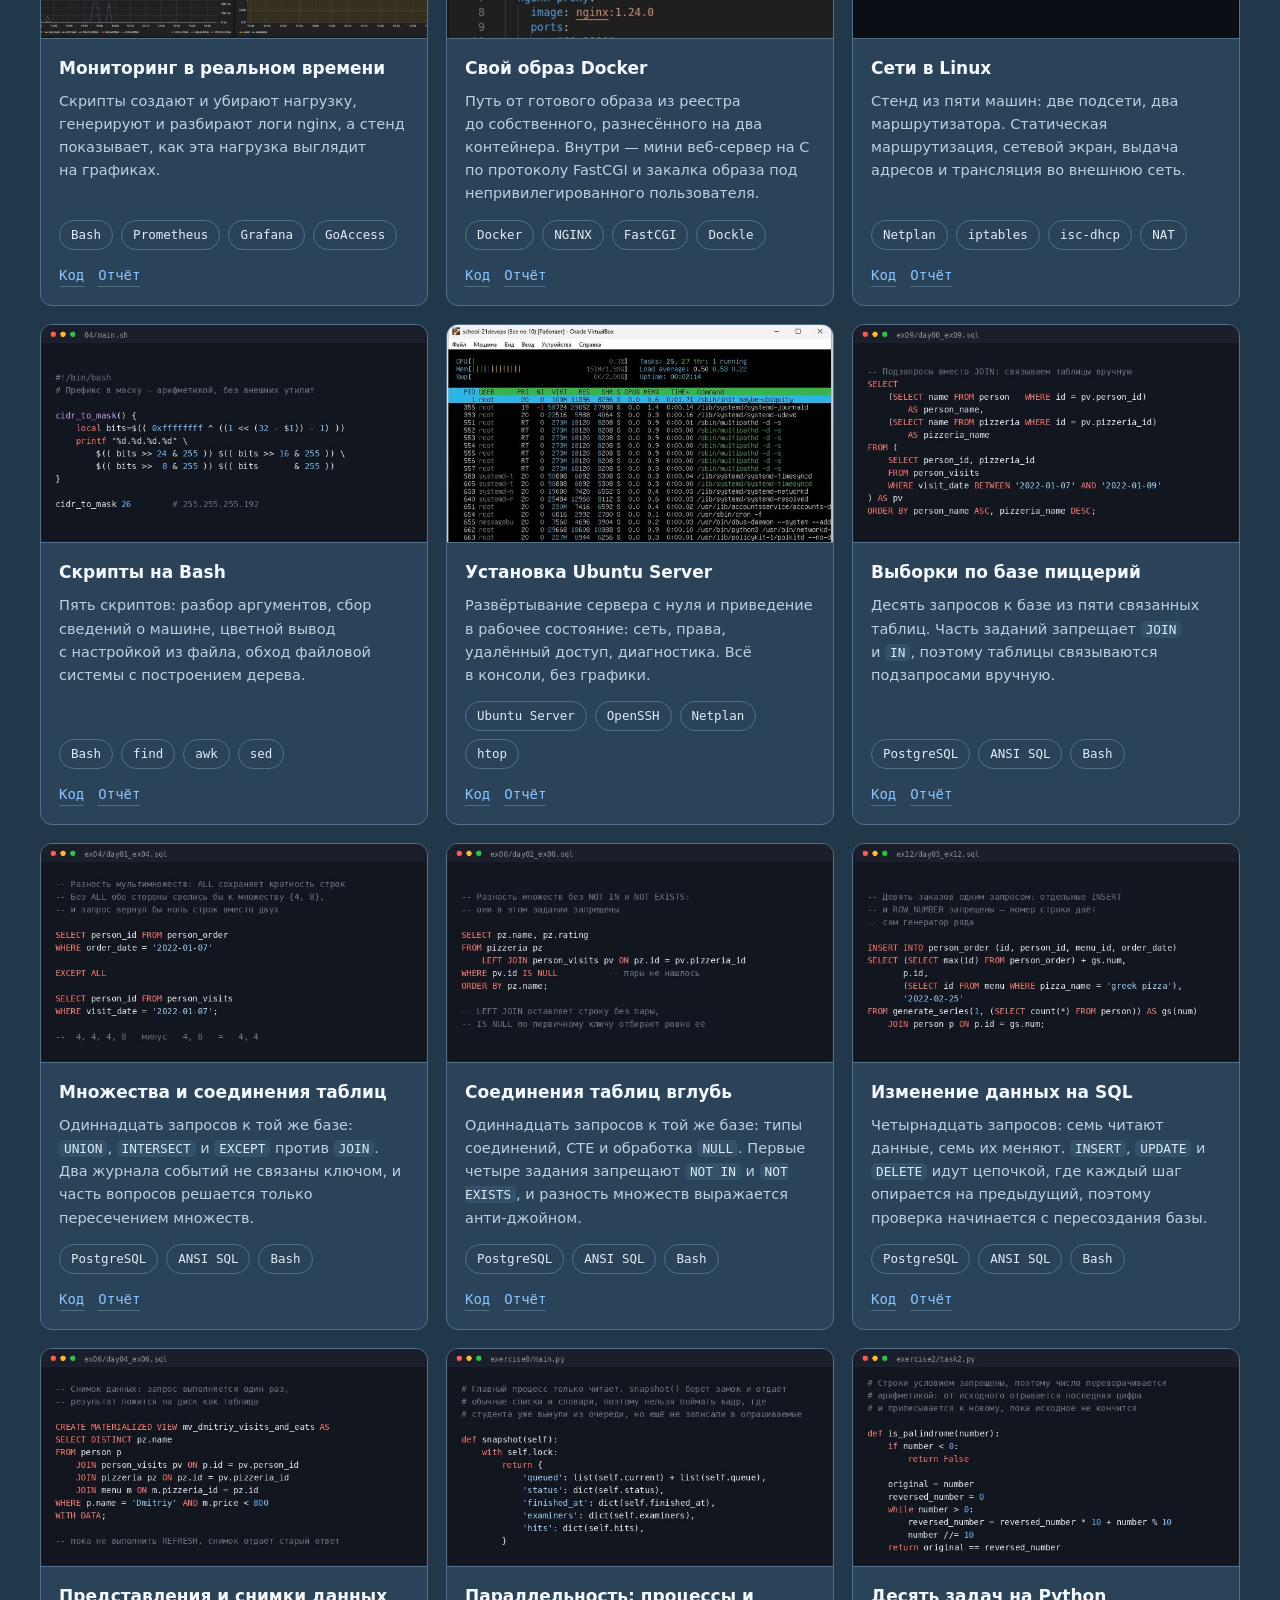
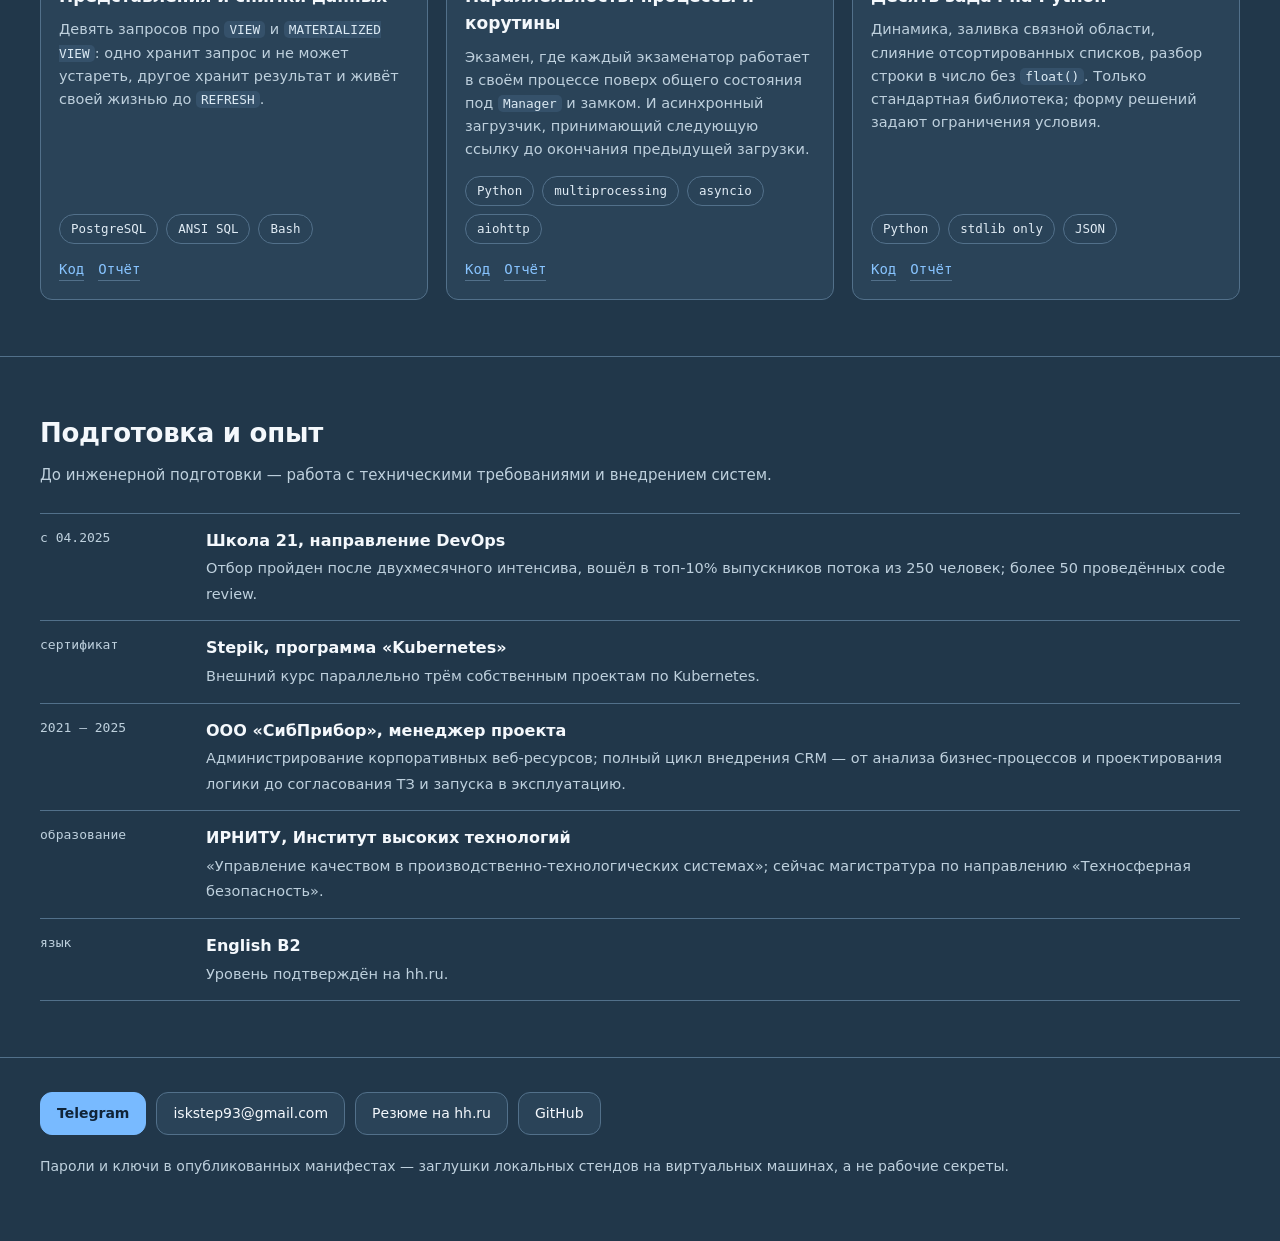
==== commit b67fd11f: "Обновляю дизайн сайта-портфолио" ====
--- a/index.html
+++ b/index.html
@@ -18,33 +18,81 @@
 <header class="top">
   <div class="wrap">
     <div class="top-bar">
+      <a class="brand" href="#top" aria-label="В начало страницы">AS<span class="brand-mark">/</span> DevOps</a>
+      <nav class="site-nav" aria-label="Основная навигация">
+        <a href="#product">Продукты</a>
+        <a href="#featured">Избранное</a>
+        <a href="#projects">Все проекты</a>
+        <a href="#background">Обо мне</a>
+      </nav>
       <nav class="lang"><span class="on">RU</span><a href="en/">EN</a></nav>
     </div>
-    <div class="hero">
-      <img class="avatar" src="assets/photo.jpg" alt="Александр Степанович" width="120" height="120">
-      <div>
+    <div class="hero" id="top">
+      <img class="avatar" src="assets/photo.jpg" alt="Александр Степанович" width="320" height="320">
+      <div class="hero-copy">
         <h1>Александр Степанович</h1>
         <p class="role">DevOps-инженер<span class="dot">·</span>Москва</p>
+        <p class="hero-thesis">Инфраструктура от Linux до Kubernetes.</p>
         <p class="lead">
-          Собираю инфраструктуру целиком — от установки Linux-сервера в консоли
-          до непрерывной доставки в кластер Kubernetes: чарты Helm, конвейеры
-          CI/CD, мониторинг на Prometheus и Grafana. Каждый проект здесь
-          развёрнут и проверен на живом стенде и разобран в отчёте.
-          Два собственных медиапроекта выпускаются отдельными продуктами
-          для Linux и Windows.
+          Автоматизирую развёртывание, доставку и мониторинг сервисов.
+          Здесь — два собственных продукта и 21 проект с конфигурациями,
+          работающими стендами и подробными отчётами.
         </p>
         <div class="actions">
-          <a class="btn btn-primary" href="https://github.com/sher2yja/portfolio">Портфолио на GitHub</a>
+          <a class="btn btn-primary" href="#featured">Избранные проекты</a>
           <a class="btn" href="assets/cv/Stepanovich_Alexander_CV.pdf">Резюме PDF</a>
-          <a class="btn" href="https://hh.ru/resume/a9046819ff0bac81c10039ed1f71646e4b5454">Резюме на hh.ru</a>
+          <a class="btn" href="https://github.com/sher2yja/portfolio">GitHub</a>
           <a class="btn" href="https://t.me/Alexander_Stepanovich">Telegram</a>
         </div>
       </div>
+      <aside class="hero-aside" aria-label="Фокус портфолио">
+        <p class="hero-aside-title">В фокусе</p>
+        <a href="#product"><span>01</span> Собственные продукты <span aria-hidden="true">↗</span></a>
+        <a href="#featured"><span>02</span> Проверенные кейсы <span aria-hidden="true">↗</span></a>
+        <a href="#chain"><span>03</span> Семь способов доставки <span aria-hidden="true">↗</span></a>
+      </aside>
     </div>
   </div>
 </header>
 
 <main>
+
+<section id="product">
+  <div class="wrap">
+    <div class="section-heading"><div><h2>Собственные продукты</h2><p class="sub">Два выпускаемых решения для домашней инфраструктуры: k3s на Linux и Docker Compose в WSL2 на Windows.</p></div><a href="#projects">Все проекты →</a></div>
+    <div class="product-list">
+      <article class="product">
+        <div class="product-shot"><img src="assets/covers/home-media-k3s.jpg" alt="Окно программы: семь сервисов медиасервера подняты и отвечают" width="640" height="360"></div>
+        <div class="product-body">
+          <h3>Домашний медиасервер на k3s</h3>
+          <p>Шесть сервисов медиатеки живут в кластере k3s, а ставит их на чужую машину один скачанный файл — без командной строки и дополнительных зависимостей.</p>
+          <div class="chips"><span class="chip">k3s</span><span class="chip">Kustomize</span><span class="chip">Python</span><span class="chip">Ansible</span></div>
+          <div class="links"><a href="https://github.com/sher2yja/home-media-k3s">Репозиторий</a><a href="https://github.com/sher2yja/home-media-k3s/releases">Релизы</a><a href="https://github.com/sher2yja/home-media-k3s/blob/master/DEVELOPMENT.md">Как устроено</a></div>
+        </div>
+      </article>
+      <article class="product">
+        <div class="product-shot"><img src="assets/covers/home-media-lite.jpg" alt="Код связывания сервисов Home Media Lite" width="640" height="360"></div>
+        <div class="product-body">
+          <h3>Home Media Lite для Windows</h3>
+          <p>Тот же медиастек без кластера: один <code>.exe</code> готовит WSL2 и Docker Desktop, поднимает семь контейнеров и связывает сервисы через их API.</p>
+          <div class="chips"><span class="chip">Docker Compose</span><span class="chip">WSL2</span><span class="chip">Python</span><span class="chip">GitHub Actions</span></div>
+          <div class="links"><a href="https://github.com/sher2yja/home-media-lite">Репозиторий</a><a href="https://github.com/sher2yja/home-media-lite/releases">Релизы</a><a href="https://github.com/sher2yja/home-media-lite/blob/master/DEVELOPMENT.md">Как устроено</a></div>
+        </div>
+      </article>
+    </div>
+  </div>
+</section>
+
+<section id="featured">
+  <div class="wrap">
+    <div class="section-heading"><div><h2>Избранные проекты</h2><p class="sub">Три примера: локальный кластер, доставка приложений и наблюдаемость.</p></div><a href="#projects">Все 21 проект →</a></div>
+    <div class="featured-grid">
+      <article class="featured-card"><a href="https://github.com/sher2yja/portfolio/tree/main/devops_projects/n8n-k3s-local"><img src="assets/covers/n8n-k3s-local.jpg" alt="Манифесты локального кластера n8n" width="640" height="360"><span class="featured-body"><strong>n8n в локальном k3s</strong><span>Ansible готовит VM, а GitHub Actions доставляет n8n в staging и production.</span><span class="featured-link">Смотреть проект →</span></span></a></article>
+      <article class="featured-card"><a href="https://github.com/sher2yja/portfolio/tree/main/devops_projects/helm-cd-pipeline"><img src="assets/covers/helm-cd-pipeline.jpg" alt="Прогоны конвейера в GitHub Actions" width="640" height="360"><span class="featured-body"><strong>Доставка чартом Helm</strong><span>Конвейер проверяет чарт в одноразовом кластере k3d и публикует релиз.</span><span class="featured-link">Смотреть проект →</span></span></a></article>
+      <article class="featured-card"><a href="https://github.com/sher2yja/portfolio/tree/main/devops_projects/observability-stack"><img src="assets/covers/observability-stack.jpg" alt="Панель мониторинга инфраструктуры" width="640" height="360"><span class="featured-body"><strong>Стек наблюдаемости</strong><span>Метрики, журналы и оповещения собраны в отдельный инфраструктурный контур.</span><span class="featured-link">Смотреть проект →</span></span></a></article>
+    </div>
+  </div>
+</section>
 
 <section id="stack">
   <div class="wrap">
@@ -128,47 +176,6 @@
       отличается от <code>replicated</code> при том же наборе сервисов и почему
       база в Kubernetes требует стратегии <code>Recreate</code>, а не <code>RollingUpdate</code>.
     </p>
-  </div>
-</section>
-
-<section id="product">
-  <div class="wrap">
-    <h2>Собственные продукты</h2>
-    <p class="sub">Один медиастек для двух задач: k3s на Linux и Docker Compose в WSL2 на Windows. Обе программы скачивают, запускают и ими пользуются.</p>
-
-    <article class="product">
-      <div class="product-shot">
-        <img src="assets/covers/home-media-k3s.jpg" alt="Окно программы: семь сервисов медиасервера подняты и отвечают" width="640" height="360">
-      </div>
-      <div class="product-body">
-        <h3>Домашний медиасервер на k3s</h3>
-        <p>Шесть сервисов медиатеки живут в кластере k3s, а ставит их на чужую машину один скачанный файл — без командной строки и без единой зависимости. Программа сама поднимает кластер, раскладывает тома по выбранным папкам и связывает сервисы между собой по их API.</p>
-        <p>Конвейер на каждый тег поднимает настоящий k3s и прогоняет установку тем же кодом, что попадёт к пользователю. Релиз выкладывает ровно тот артефакт, который прошёл проверки, — пересборки на этом шаге нет.</p>
-        <div class="chips"><span class="chip">k3s</span><span class="chip">Kustomize</span><span class="chip">Python</span><span class="chip">tkinter</span><span class="chip">Ansible</span><span class="chip">GitHub Actions</span></div>
-        <div class="links">
-          <a href="https://github.com/sher2yja/home-media-k3s">Репозиторий</a>
-          <a href="https://github.com/sher2yja/home-media-k3s/releases">Релизы</a>
-          <a href="https://github.com/sher2yja/home-media-k3s/blob/master/DEVELOPMENT.md">Как устроено</a>
-        </div>
-      </div>
-    </article>
-
-    <article class="product">
-      <div class="product-shot">
-        <img src="assets/covers/home-media-lite.jpg" alt="Код связывания сервисов Home Media Lite" width="640" height="360">
-      </div>
-      <div class="product-body">
-        <h3>Home Media Lite для Windows</h3>
-        <p>Тот же медиастек без кластера: один <code>.exe</code> готовит WSL2 и Docker Desktop, поднимает семь контейнеров и связывает сервисы через их API.</p>
-        <p>Всеь стек выключается одной кнопкой и не занимает память круглосуточно. E2E поднимает настоящий compose-стек до публикации релиза.</p>
-        <div class="chips"><span class="chip">Docker Compose</span><span class="chip">WSL2</span><span class="chip">Python</span><span class="chip">tkinter</span><span class="chip">GitHub Actions</span></div>
-        <div class="links">
-          <a href="https://github.com/sher2yja/home-media-lite">Репозиторий</a>
-          <a href="https://github.com/sher2yja/home-media-lite/releases">Релизы</a>
-          <a href="https://github.com/sher2yja/home-media-lite/blob/master/DEVELOPMENT.md">Как устроено</a>
-        </div>
-      </div>
-    </article>
   </div>
 </section>
 
--- a/assets/style.css
+++ b/assets/style.css
@@ -1,21 +1,21 @@
-/* Портфолио DevOps — тёмная тема, без внешних зависимостей.
+/* Портфолио DevOps — сланцевая тема, без внешних зависимостей.
    Шрифты только системные, иконки — символы, бейджи — свои .chip. */
 
 :root {
-  --bg:        #0b0e14;
-  --surface:   #12161f;
-  --surface-2: #171c27;
-  --border:    #1f2530;
-  --text:      #e6edf3;
-  --muted:     #8b949e;
-  --accent:    #58a6ff;
-  --mono-acc:  #3fb950;
+  --bg:        #21374a;
+  --surface:   #2a4358;
+  --surface-2: #35516a;
+  --border:    #52708a;
+  --text:      #f4f8fc;
+  --muted:     #bed0dd;
+  --accent:    #88c4ff;
+  --mono-acc:  #91e5b4;
 
   --sans: system-ui, -apple-system, "Segoe UI", Roboto, "Helvetica Neue", sans-serif;
   --mono: ui-monospace, SFMono-Regular, Menlo, Consolas, "DejaVu Sans Mono", monospace;
 
-  --radius: 10px;
-  --wrap: 1080px;
+  --radius: 12px;
+  --wrap: 1240px;
 
   /* Тень со смещением и размытием, а не цветной ореол вокруг рамки: на тёмном
      фоне ореол читается как свечение, а не как высота. */
@@ -29,7 +29,7 @@
   caret-color: var(--accent);
 }
 
-::selection { background: #1f6feb59; color: var(--text); }
+::selection { background: #3b83c775; color: var(--text); }
 
 * { box-sizing: border-box; }
 
@@ -70,7 +70,7 @@
   padding: 1px 5px;
   border-radius: 5px;
   background: var(--surface-2);
-  color: #c9d4de;
+  color: #dceaf4;
 }
 
 .wrap {
@@ -83,14 +83,23 @@
 
 .top {
   border-bottom: 1px solid var(--border);
-  background: linear-gradient(180deg, #0e131c 0%, var(--bg) 100%);
+  background: linear-gradient(125deg, #2d4860 0%, #294359 52%, var(--bg) 100%);
 }
 
 .top-bar {
   display: flex;
-  justify-content: flex-end;
-  padding: 14px 0 0;
-}
+  align-items: center;
+  gap: 28px;
+  padding: 18px 0;
+  border-bottom: 1px solid #ffffff25;
+}
+
+.brand { color: var(--text); font-weight: 750; white-space: nowrap; letter-spacing: -.02em; }
+.brand:hover { text-decoration: none; }
+.brand-mark { color: var(--mono-acc); }
+.site-nav { display: flex; gap: 24px; align-items: center; margin-left: auto; }
+.site-nav a { color: var(--muted); font-size: 14px; }
+.site-nav a:hover { color: var(--text); }
 
 .lang {
   display: inline-flex;
@@ -99,6 +108,7 @@
   overflow: hidden;
   font-size: 13px;
   font-family: var(--mono);
+  flex-shrink: 0;
 }
 
 .lang a, .lang span {
@@ -112,32 +122,35 @@
 }
 
 .hero {
-  display: flex;
-  gap: 28px;
-  align-items: flex-start;
-  padding: 28px 0 40px;
+  display: grid;
+  grid-template-columns: 255px minmax(0, 1fr) 240px;
+  gap: 36px;
+  align-items: center;
+  padding: 28px 0 36px;
 }
 
 .avatar {
-  width: 120px;
-  height: 120px;
-  border-radius: 50%;
-  border: 2px solid var(--border);
-  flex-shrink: 0;
+  width: 255px;
+  height: 255px;
+  object-fit: cover;
+  object-position: center;
+  border-radius: 20px;
+  border: 1px solid #ffffff35;
+  box-shadow: 0 16px 32px -18px #091727;
 }
 
 .hero h1 {
-  margin: 0 0 6px;
-  font-size: 30px;
-  line-height: 1.25;
-  letter-spacing: -0.01em;
+  margin: 0 0 8px;
+  font-size: clamp(34px, 4vw, 57px);
+  line-height: 1.05;
+  letter-spacing: -0.035em;
 }
 
 .role {
-  margin: 0 0 16px;
+  margin: 0 0 20px;
   color: var(--mono-acc);
   font-family: var(--mono);
-  font-size: 14px;
+  font-size: 16px;
 }
 
 .role .dot { color: var(--muted); margin: 0 8px; }
@@ -145,11 +158,21 @@
 /* 80ch: на 62ch абзац кончался заметно левее ряда кнопок под ним и выглядел
    недописанным. Ширина текстовой колонки шапки — около 110ch, так что 80
    заполняет её без ущерба читаемости. */
+.hero-thesis { margin: 0 0 12px; font-size: clamp(20px, 2vw, 28px); line-height: 1.25; font-weight: 650; }
+
 .lead {
-  margin: 0 0 22px;
-  max-width: 80ch;
-  color: #c9d4de;
-}
+  margin: 0 0 24px;
+  max-width: 68ch;
+  color: #d6e4ef;
+  font-size: 15px;
+  line-height: 1.55;
+}
+
+.hero-aside { align-self: stretch; display: flex; flex-direction: column; justify-content: center; gap: 0; }
+.hero-aside-title { margin: 0 0 12px; color: var(--mono-acc); font: 13px var(--mono); }
+.hero-aside a { display: flex; gap: 9px; padding: 13px 0; border-top: 1px solid var(--border); color: var(--text); font-size: 14px; }
+.hero-aside a span:first-child { color: var(--mono-acc); font: 12px var(--mono); }
+.hero-aside a span:last-child { margin-left: auto; color: var(--accent); }
 
 .actions {
   display: flex;
@@ -172,9 +195,9 @@
 .btn:active { transform: translateY(1px); }
 
 .btn-primary {
-  background: var(--accent);
-  border-color: var(--accent);
-  color: #07101d;
+  background: #78baff;
+  border-color: #78baff;
+  color: #102438;
   font-weight: 600;
 }
 
@@ -182,19 +205,22 @@
 
 /* ---------- секции ---------- */
 
-section { padding: 46px 0; border-bottom: 1px solid var(--border); }
+section { padding: 56px 0; border-bottom: 1px solid var(--border); }
+
+#product { padding-top: 30px; }
+#featured { background: #1e3143; }
 
 section h2 {
-  margin: 0 0 6px;
-  font-size: 20px;
+  margin: 0 0 8px;
+  font-size: 26px;
   letter-spacing: -0.01em;
 }
 
-section h2::before {
-  content: "# ";
-  color: var(--mono-acc);
-  font-family: var(--mono);
-}
+section h2::before { content: none; }
+
+.section-heading { display: flex; justify-content: space-between; gap: 20px; align-items: start; margin-bottom: 22px; }
+.section-heading .sub { margin: 0; }
+.section-heading > a { white-space: nowrap; padding-top: 8px; font-size: 14px; }
 
 /* Ширину задаёт колонка .wrap, своего лимита нет. Любая мера уже неё обрывала
    абзац на середине, тогда как чипы, карточки и таблицы под ним идут во всю
@@ -228,7 +254,7 @@
   border: 1px solid var(--border);
   border-radius: 999px;
   background: var(--surface);
-  color: #c9d4de;
+  color: #e0ebf4;
   font-family: var(--mono);
   font-size: 12.5px;
   white-space: nowrap;
@@ -317,7 +343,7 @@
    а не только на мышь. */
 .card:hover,
 .card:focus-within {
-  border-color: #2b3444;
+  border-color: var(--accent);
   box-shadow: var(--lift);
   transform: translateY(-2px);
 }
@@ -344,66 +370,70 @@
 .links { display: flex; flex-wrap: wrap; gap: 14px; font-size: 14px; font-family: var(--mono); }
 
 .links a {
-  border-bottom: 1px solid #2b3444;
+  border-bottom: 1px solid var(--border);
   transition: border-color var(--ease);
 }
 
 .links a:hover { border-bottom-color: var(--accent); text-decoration: none; }
 
-/* ---------- собственный продукт ---------- */
-
-/* Широкая карточка на всю колонку, а не ячейка сетки: продукт стоит в
-   портфолио особняком, и плитка, одинаковая с двадцатью отчётами, это
-   различие стирает. */
+/* ---------- собственные продукты и избранные кейсы ---------- */
+
+.product-list { display: grid; grid-template-columns: repeat(2, minmax(0, 1fr)); gap: 20px; }
+
 .product {
-  display: grid;
-  /* 6:5 в пользу обложки, а не наоборот: колонки связаны обратно — чем уже
-     колонка с текстом, тем он выше, и при 5:6 снимок оказывался на 160 px
-     ниже текста, а поля над ним и под ним читались как дыра. */
-  grid-template-columns: minmax(0, 6fr) minmax(0, 5fr);
+  display: flex;
+  flex-direction: column;
   border: 1px solid var(--border);
   border-radius: var(--radius);
   background: var(--surface);
   overflow: hidden;
-  transition: border-color var(--ease), box-shadow var(--ease);
+  transition: border-color var(--ease), box-shadow var(--ease), transform var(--ease);
 }
 
 .product:hover,
 .product:focus-within {
-  border-color: #2b3444;
+  border-color: var(--accent);
   box-shadow: var(--lift);
-}
-
-/* Обложка не растягивается под высоту текста: 640x360 сняты с окна программы,
-   и object-fit: cover срезал бы у него как раз список сервисов. */
+  transform: translateY(-2px);
+}
+
 .product-shot {
   display: flex;
   align-items: center;
-  background: var(--bg);
-  border-right: 1px solid var(--border);
+  background: #142333;
+  border-bottom: 1px solid var(--border);
 }
 
 .product-shot img { display: block; width: 100%; height: auto; }
 
 .product-body {
-  padding: 24px 26px;
+  padding: 22px 24px 24px;
   display: flex;
   flex-direction: column;
+  flex: 1;
 }
 
 .product-body h3 {
-  margin: 0 0 10px;
-  font-size: 19px;
+  margin: 0 0 9px;
+  font-size: 22px;
   letter-spacing: -0.01em;
 }
 
-.product-body p { margin: 0 0 12px; color: #c9d4de; font-size: 15px; }
+.product-body p { margin: 0 0 14px; color: #d3e1eb; font-size: 15px; }
 
 .product-body .chips { margin: 4px 0 16px; }
 
 .product-body .links { margin-top: auto; }
 
-.product + .product { margin-top: 18px; }
+.featured-grid { display: grid; grid-template-columns: repeat(3, minmax(0, 1fr)); gap: 18px; }
+.featured-card { min-width: 0; border: 1px solid var(--border); border-radius: var(--radius); overflow: hidden; background: var(--surface); transition: transform var(--ease), box-shadow var(--ease), border-color var(--ease); }
+.featured-card:hover, .featured-card:focus-within { transform: translateY(-2px); box-shadow: var(--lift); border-color: var(--accent); }
+.featured-card a { display: block; color: var(--text); height: 100%; }
+.featured-card a:hover { text-decoration: none; }
+.featured-card img { display: block; width: 100%; height: auto; border-bottom: 1px solid var(--border); }
+.featured-body { display: flex; flex-direction: column; gap: 8px; padding: 16px 18px 19px; font-size: 14px; color: var(--muted); }
+.featured-body strong { color: var(--text); font-size: 18px; line-height: 1.25; }
+.featured-link { color: var(--accent); font-weight: 650; margin-top: 3px; }
 
 /* ---------- опыт ---------- */
 
@@ -436,15 +466,25 @@
 /* Продукт складывается раньше прочего: в две колонки текст рядом с обложкой
    становится нечитаемо узким уже около 860 px, задолго до мобильной ширины. */
 @media (max-width: 860px) {
-  .product { grid-template-columns: 1fr; }
-  .product-shot { border-right: none; border-bottom: 1px solid var(--border); }
+  .hero { grid-template-columns: 205px minmax(0, 1fr); gap: 24px; }
+  .avatar { width: 205px; height: 235px; }
+  .hero-aside { display: none; }
+  .site-nav { gap: 14px; }
+  .featured-grid { grid-template-columns: repeat(2, minmax(0, 1fr)); }
   .stack-row { grid-template-columns: 160px 1fr; }
 }
 
 @media (max-width: 640px) {
-  .hero { flex-direction: column; gap: 18px; padding-bottom: 30px; }
-  .avatar { width: 92px; height: 92px; }
-  .hero h1 { font-size: 25px; }
+  .top-bar { flex-wrap: wrap; gap: 12px; }
+  .brand { margin-right: auto; }
+  .site-nav { order: 3; width: 100%; overflow-x: auto; gap: 18px; padding-bottom: 2px; }
+  .site-nav a { white-space: nowrap; }
+  .hero { grid-template-columns: 1fr; gap: 19px; padding: 26px 0 34px; }
+  .avatar { width: min(100%, 280px); height: 275px; }
+  .hero h1 { font-size: 36px; }
+  .hero-thesis { font-size: 22px; }
+  .product-list, .featured-grid { grid-template-columns: 1fr; }
+  .section-heading { align-items: flex-start; flex-direction: column; gap: 8px; }
   .stack-row { grid-template-columns: 1fr; gap: 8px; }
   .callout { padding: 14px 16px; }
   .facts li { grid-template-columns: 1fr; gap: 4px; }
